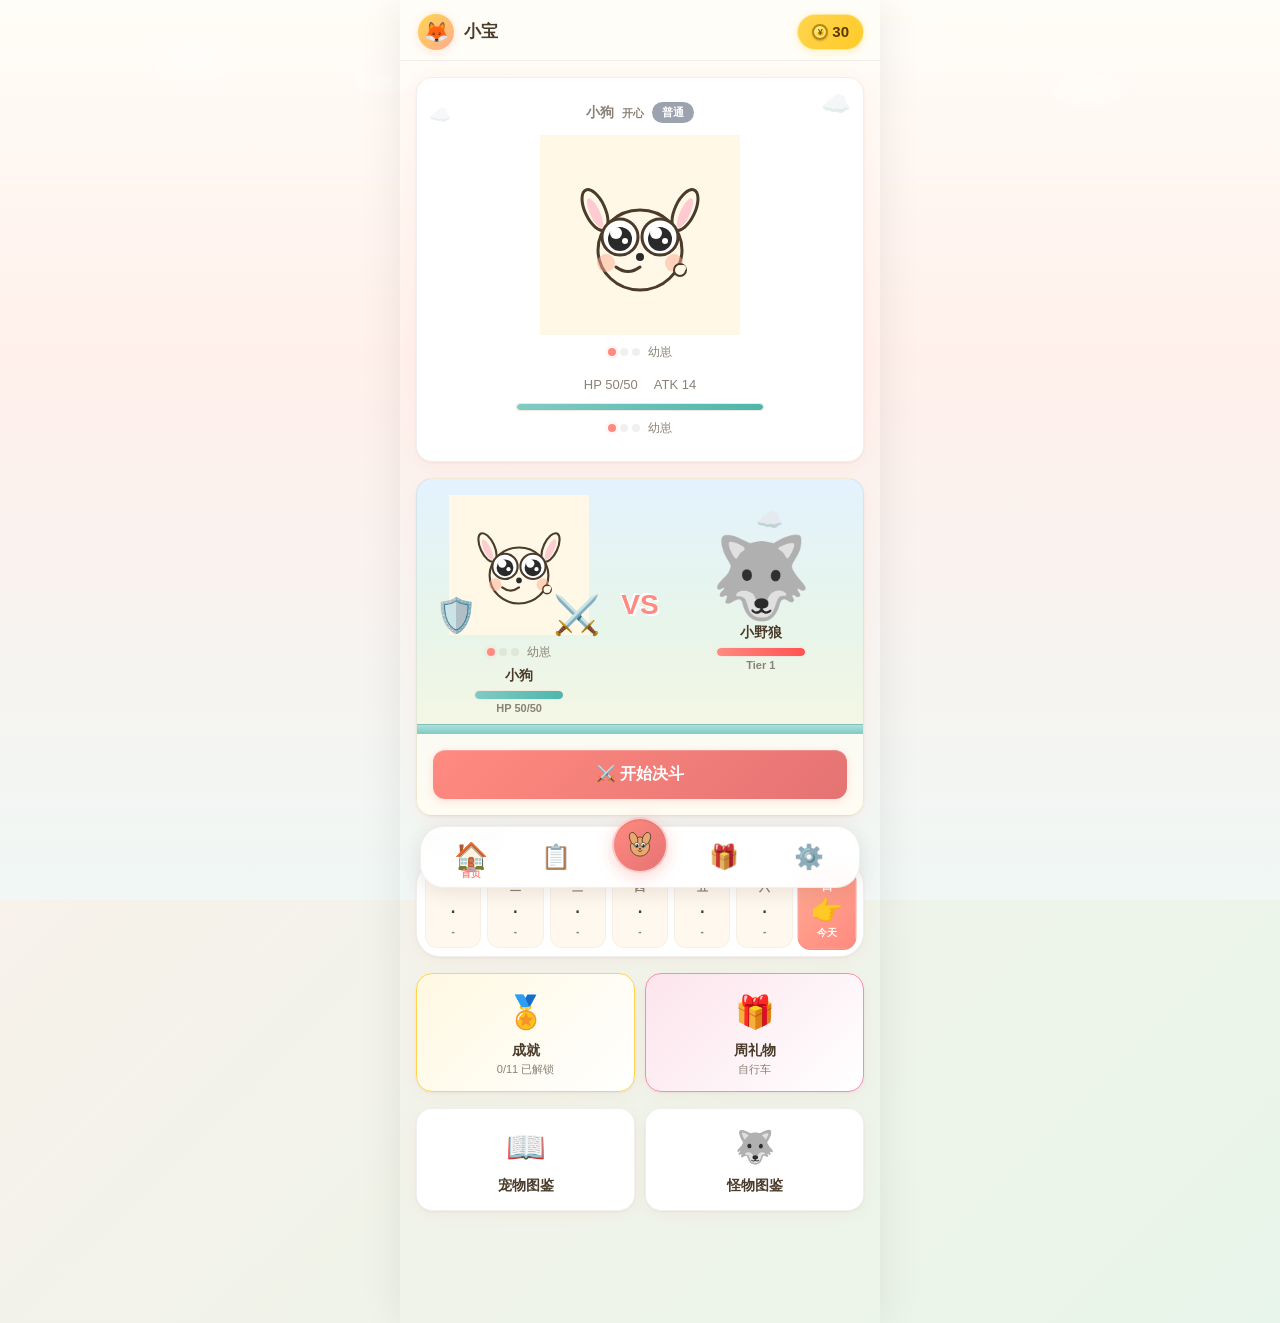
==== index.html @ da589a85 "更新识字打卡字库：两册共176字，每字3个组词，新增循环记忆调度" ====
<!DOCTYPE html>
<html lang="zh-CN">
<head>
  <meta charset="UTF-8">
  <meta name="viewport" content="width=device-width, initial-scale=1.0, viewport-fit=cover, user-scalable=no">
  <meta name="theme-color" content="#FF8A80">
  <meta name="apple-mobile-web-app-capable" content="yes">
  <meta name="apple-mobile-web-app-status-bar-style" content="default">
  <meta name="apple-mobile-web-app-title" content="打卡岛">
  <meta http-equiv="Cache-Control" content="no-cache, no-store, must-revalidate">
  <meta http-equiv="Pragma" content="no-cache">
  <meta http-equiv="Expires" content="0">
  <link rel="manifest" href="manifest.webmanifest">
  <link rel="icon" type="image/svg+xml" href="icons/favicon.svg">
  <link rel="apple-touch-icon" href="icons/icon-192.png">
  <title>打卡宠物岛</title>
  <link rel="stylesheet" href="css/style.css">
</head>
<body>
  <div id="app">
    <!-- 顶部状态栏 -->
    <header class="topbar">
      <div class="topbar-child">
        <span class="topbar-avatar" id="topAvatar">🦊</span>
        <span class="topbar-name" id="topName">小宝</span>
      </div>
      <div class="topbar-wallet" id="topWallet">
        <span class="coin-ico"></span><span id="topPoints">0</span>
      </div>
    </header>

    <!-- 主内容区：5 个 Tab 页面 -->
    <main id="views">
      <!-- 首页（决斗主舞台） -->
      <section class="view" id="view-home" data-tab="home"></section>
      <!-- 打卡 -->
      <section class="view" id="view-checkin" data-tab="checkin" hidden></section>
      <!-- 宠物 -->
      <section class="view" id="view-pets" data-tab="pets" hidden></section>
      <!-- 商店 -->
      <section class="view" id="view-shop" data-tab="shop" hidden></section>
      <!-- 设置 -->
      <section class="view" id="view-settings" data-tab="settings" hidden></section>
    </main>

    <!-- 底部导航 -->
    <nav class="tabbar">
      <button class="tab" data-tab="home" aria-label="首页">
        <span class="tab-icon">🏠</span>
        <span class="tab-label">首页</span>
      </button>
      <button class="tab" data-tab="checkin" aria-label="打卡">
        <span class="tab-icon">📋</span>
        <span class="tab-label">打卡</span>
      </button>
      <button class="tab tab-center" data-tab="pets" aria-label="宠物">
        <span class="tab-center-bg">
          <svg viewBox="0 0 100 100" style="width:32px;height:32px;display:block;">
            <!-- 身体 -->
            <circle cx="50" cy="55" r="30" fill="#E8A86F" stroke="#4A3B2A" stroke-width="2.5"/>
            <!-- 耳朵 -->
            <ellipse cx="30" cy="30" rx="12" ry="20" fill="#E8A86F" stroke="#4A3B2A" stroke-width="2.5" transform="rotate(-20 30 30)"/>
            <ellipse cx="70" cy="30" rx="12" ry="20" fill="#E8A86F" stroke="#4A3B2A" stroke-width="2.5" transform="rotate(20 70 30)"/>
            <!-- 眼睛 -->
            <circle cx="40" cy="50" r="8" fill="white" stroke="#4A3B2A" stroke-width="2"/>
            <circle cx="60" cy="50" r="8" fill="white" stroke="#4A3B2A" stroke-width="2"/>
            <circle cx="40" cy="52" r="5" fill="#2a2a2a"/>
            <circle cx="60" cy="52" r="5" fill="#2a2a2a"/>
            <circle cx="38" cy="50" r="2" fill="white"/>
            <circle cx="58" cy="50" r="2" fill="white"/>
            <!-- 腮红 -->
            <circle cx="32" cy="60" r="4" fill="#FFAB91" opacity="0.6"/>
            <circle cx="68" cy="60" r="4" fill="#FFAB91" opacity="0.6"/>
            <!-- 鼻子 -->
            <circle cx="50" cy="62" r="3" fill="#2a2a2a"/>
            <!-- 嘴巴 -->
            <path d="M44 68 q6 6 12 0" fill="none" stroke="#4A3B2A" stroke-width="2.5" stroke-linecap="round"/>
          </svg>
        </span>
      </button>
      <button class="tab" data-tab="shop" aria-label="商店">
        <span class="tab-icon">🎁</span>
        <span class="tab-label">商店</span>
      </button>
      <button class="tab" data-tab="settings" aria-label="设置">
        <span class="tab-icon">⚙️</span>
        <span class="tab-label">设置</span>
      </button>
    </nav>

    <!-- 全局浮层：战斗动画 / 提示 -->
    <div class="overlay" id="overlay" hidden>
      <div class="overlay-card" id="overlayCard"></div>
    </div>

    <!-- Toast 提示 -->
    <div class="toast" id="toast" hidden></div>
  </div>

  <script>
    // 版本升级时强制清缓存刷新一次
    (function(){
      var VER = 'v31';
      if (localStorage.getItem('__appver') !== VER) {
        localStorage.setItem('__appver', VER);
        var p = [];
        if ('caches' in window) p.push(caches.keys().then(ks => ks.forEach(k => caches.delete(k))));
        if (navigator.serviceWorker) p.push(navigator.serviceWorker.getRegistrations().then(rs => Promise.all(rs.map(r => r.unregister()))));
        Promise.all(p).then(function(){
          // SW 注销后强制重新加载页面（走纯网络，拿最新文件）
          location.reload();
        });
        // 防止后续 app.js 用旧缓存执行
        return;
      }
    })();
    // 如果上面 return 了，这段不执行
  </script>
  <script type="module" src="js/app.js?v=31"></script>
</body>
</html>
---- css/style.css ----
/* style.css — 打卡宠物岛 · 2.5D 轻拟物卡通高级风 */

/* ============================================================
 * 1. 设计令牌 / 变量系统
 * ========================================================== */
:root {
  /* 奶油白为底 */
  --bg: #FFFDF7;
  --bg-soft: #FFF8EE;
  --bg-pink: #FFF0EB;
  --bg-green: #F0F7F5;

  /* 主色：珊瑚粉 */
  --primary: #FF8A80;
  --primary-dark: #E57373;
  --primary-light: #FFAB91;
  --primary-ghost: rgba(255, 138, 128, 0.08);

  /* 辅助：薄荷绿 */
  --success: #80CBC4;
  --success-dark: #4DB6AC;
  --success-light: #B2DFDB;
  --success-ghost: rgba(128, 203, 196, 0.12);

  /* 点缀：焦糖黄 */
  --accent: #FFD54F;
  --accent-dark: #FFCA28;
  --accent-light: #FFE082;
  --accent-ghost: rgba(255, 213, 79, 0.12);

  /* 卡片与层级 */
  --card: #FFFFFF;
  --card-elevated: #FFFFFF;
  --card-shadow: 0 4px 16px rgba(255, 138, 128, 0.08), 0 1px 3px rgba(74, 59, 42, 0.06);
  --card-shadow-hover: 0 8px 24px rgba(255, 138, 128, 0.12), 0 2px 6px rgba(74, 59, 42, 0.08);

  /* 文字 */
  --text: #4A3B2A;
  --text-soft: #8A8276;
  --text-muted: #B0A896;
  --text-inverse: #FFFFFF;

  /* 边框 */
  --border: rgba(74, 59, 42, 0.08);
  --border-light: rgba(74, 59, 42, 0.04);
  --border-focus: rgba(255, 138, 128, 0.3);

  /* 安全区域 */
  --safe-area-bottom: env(safe-area-inset-bottom, 0px);
  --safe-area-top: env(safe-area-inset-top, 0px);

  /* 间距：8px 网格系统 */
  --space-1: 8px;
  --space-2: 16px;
  --space-3: 24px;
  --space-4: 32px;

  /* 圆角 */
  --radius-sm: 8px;
  --radius-md: 12px;
  --radius-lg: 16px;
  --radius-xl: 24px;
  --radius-full: 999px;

  /* 过渡 */
  --transition-fast: 0.15s ease;
  --transition-normal: 0.3s ease;
}

/* ============================================================
 * 2. 全局重置
 * ========================================================== */
* {
  box-sizing: border-box;
  -webkit-tap-highlight-color: transparent;
  margin: 0;
  padding: 0;
}

[hidden] { display: none !important; }

html, body {
  font-family: -apple-system, "PingFang SC", "Microsoft YaHei", "Helvetica Neue", sans-serif;
  font-size: 16px;
  line-height: 1.5;
  color: var(--text);
  overscroll-behavior-y: none;
  -webkit-font-smoothing: antialiased;
}

body {
  min-height: 100vh;
  background: var(--bg);
}

/* 背景渐变装饰 */
body::before {
  content: '';
  position: fixed;
  inset: 0;
  z-index: -1;
  background: linear-gradient(180deg,
    var(--bg) 0%,
    var(--bg-pink) 40%,
    var(--bg-green) 100%
  );
  pointer-events: none;
}

/* 云朵装饰线稿（弱化） */
body::after {
  content: '';
  position: fixed;
  top: 0;
  left: 0;
  right: 0;
  height: 200px;
  z-index: -1;
  background-image:
    radial-gradient(ellipse 80px 40px at 15% 60px, rgba(255,255,255,0.6) 0%, transparent 70%),
    radial-gradient(ellipse 60px 30px at 30% 80px, rgba(255,255,255,0.5) 0%, transparent 70%),
    radial-gradient(ellipse 100px 50px at 70% 50px, rgba(255,255,255,0.4) 0%, transparent 70%),
    radial-gradient(ellipse 70px 35px at 85% 90px, rgba(255,255,255,0.5) 0%, transparent 70%);
  pointer-events: none;
}

#app {
  max-width: 480px;
  margin: 0 auto;
  min-height: 100vh;
  display: flex;
  flex-direction: column;
  position: relative;
}

/* ============================================================
 * 3. 顶部状态栏
 * ========================================================== */
.topbar {
  position: sticky;
  top: 0;
  z-index: 10;
  padding: calc(var(--safe-area-top) + 12px) var(--space-2) var(--space-1);
  background: linear-gradient(180deg, rgba(255,253,247,0.95) 0%, rgba(255,253,247,0.85) 100%);
  backdrop-filter: blur(12px);
  -webkit-backdrop-filter: blur(12px);
  border-bottom: 1px solid var(--border);
  display: flex;
  justify-content: space-between;
  align-items: center;
}

.topbar-child {
  display: flex;
  align-items: center;
  gap: var(--space-1);
}

.topbar-avatar {
  width: 40px;
  height: 40px;
  border-radius: var(--radius-full);
  background: linear-gradient(135deg, var(--accent) 0%, var(--primary-light) 100%);
  display: grid;
  place-items: center;
  font-size: 20px;
  border: 2px solid rgba(255,255,255,0.8);
  box-shadow: 0 2px 8px rgba(255,138,128,0.15);
}

.topbar-name {
  font-weight: 700;
  font-size: 17px;
  color: var(--text);
}

.topbar-wallet {
  display: flex;
  align-items: center;
  gap: 4px;
  background: linear-gradient(135deg, var(--accent) 0%, var(--accent-dark) 100%);
  padding: 6px 14px;
  border-radius: var(--radius-full);
  font-weight: 800;
  font-size: 15px;
  color: #5a3a00;
  box-shadow: 0 2px 8px rgba(255,213,79,0.3);
  border: 1px solid rgba(255,255,255,0.5);
}

/* ============================================================
 * 4. 主内容区
 * ========================================================== */
main#views {
  flex: 1;
  padding: var(--space-2) var(--space-2) calc(var(--safe-area-bottom) + 96px);
  overflow-y: auto;
}

.view {
  animation: viewIn 0.3s ease-out;
}

@keyframes viewIn {
  from { opacity: 0; transform: translateY(8px); }
  to { opacity: 1; transform: translateY(0); }
}

/* ============================================================
 * 5. 通用卡片
 * ========================================================== */
.card {
  background: var(--card);
  border-radius: var(--radius-lg);
  padding: var(--space-2);
  box-shadow: var(--card-shadow);
  border: 1px solid var(--border);
  margin-bottom: var(--space-2);
  transition: box-shadow var(--transition-fast), transform var(--transition-fast);
}

.card:hover {
  box-shadow: var(--card-shadow-hover);
}

.card:active {
  transform: scale(0.98);
}

.section-title {
  font-size: 14px;
  font-weight: 700;
  color: var(--text-soft);
  margin: var(--space-2) var(--space-1) var(--space-1);
  display: flex;
  align-items: center;
  gap: 6px;
}

/* ============================================================
 * 6. 按钮系统
 * ========================================================== */
.btn {
  display: inline-flex;
  align-items: center;
  justify-content: center;
  gap: 6px;
  border: none;
  cursor: pointer;
  padding: 12px 20px;
  border-radius: var(--radius-md);
  font-size: 15px;
  font-weight: 700;
  background: linear-gradient(135deg, var(--primary) 0%, var(--primary-dark) 100%);
  color: var(--text-inverse);
  box-shadow: 0 2px 8px rgba(255, 138, 128, 0.25), 0 1px 0 rgba(255,255,255,0.2) inset;
  transition: transform var(--transition-fast), box-shadow var(--transition-fast);
  font-family: inherit;
}

.btn:active {
  transform: translateY(2px) scale(0.97);
  box-shadow: 0 1px 4px rgba(255, 138, 128, 0.2);
}

.btn:disabled {
  opacity: 0.45;
  box-shadow: none;
  cursor: not-allowed;
}

.btn.secondary {
  background: var(--card);
  color: var(--text);
  border: 1px solid var(--border);
  box-shadow: var(--card-shadow);
}

.btn.secondary:active {
  background: var(--bg-soft);
}

.btn.ghost {
  background: transparent;
  color: var(--primary-dark);
  box-shadow: none;
  border: 1px solid transparent;
}

.btn.block { width: 100%; }
.btn.big { padding: 14px 24px; font-size: 16px; }

/* ============================================================
 * 7. 任务项（打卡页）
 * ========================================================== */
.task {
  display: flex;
  align-items: center;
  gap: var(--space-1);
  padding: var(--space-1);
  background: var(--bg-soft);
  border-radius: var(--radius-md);
  margin-bottom: var(--space-1);
  cursor: pointer;
  transition: transform var(--transition-fast), background var(--transition-fast);
  border: 1px solid var(--border-light);
}

.task:active { transform: scale(0.98); }

.task .t-icon {
  width: 40px;
  height: 40px;
  border-radius: var(--radius-md);
  display: grid;
  place-items: center;
  font-size: 20px;
  background: var(--card);
  border: 1px solid var(--border);
  flex-shrink: 0;
}

.task .t-body { flex: 1; min-width: 0; }
.task .t-title { font-weight: 600; font-size: 15px; }
.task .t-pts { font-size: 12px; color: var(--primary); font-weight: 600; }

.task .t-check {
  width: 28px;
  height: 28px;
  border-radius: var(--radius-full);
  border: 2px solid var(--border);
  display: grid;
  place-items: center;
  font-size: 16px;
  flex-shrink: 0;
  transition: all var(--transition-fast);
}

.task.done { background: var(--success-ghost); opacity: 0.7; }
.task.done .t-check {
  background: linear-gradient(135deg, var(--success) 0%, var(--success-dark) 100%);
  border-color: var(--success);
  color: var(--text-inverse);
}
.task.done .t-title { text-decoration: line-through; color: var(--text-soft); }

/* 时间轴样式 */
.timeline {
  position: relative;
  padding-left: 24px;
}

.timeline::before {
  content: '';
  position: absolute;
  left: 8px;
  top: 0;
  bottom: 0;
  width: 2px;
  background: linear-gradient(180deg, var(--primary-light) 0%, var(--success-light) 100%);
  border-radius: var(--radius-full);
}

.timeline-item {
  position: relative;
  padding-bottom: var(--space-2);
}\n
.timeline-item::before {
  content: '';
  position: absolute;
  left: -20px;
  top: 12px;
  width: 12px;
  height: 12px;
  border-radius: var(--radius-full);
  background: var(--card);
  border: 2px solid var(--primary);
  box-shadow: 0 0 0 3px rgba(255,138,128,0.15);
}

.timeline-item.done::before {
  background: var(--success);
  border-color: var(--success);
}

/* 大卡片（未完成突出） */
.task-card {
  background: var(--card);
  border-radius: var(--radius-lg);
  padding: var(--space-2);
  box-shadow: var(--card-shadow);
  border: 1px solid var(--border);
  margin-bottom: var(--space-2);
  display: flex;
  align-items: center;
  gap: var(--space-1);
  cursor: pointer;
  transition: all var(--transition-fast);
}

.task-card:active { transform: scale(0.97); }

.task-card.done {
  opacity: 0.6;
  transform: scale(0.95);
}

.task-card .tc-icon {
  width: 48px;
  height: 48px;
  border-radius: var(--radius-md);
  display: grid;
  place-items: center;
  font-size: 24px;
  flex-shrink: 0;
}

.task-card .tc-body { flex: 1; }
.task-card .tc-title { font-weight: 700; font-size: 16px; }
.task-card .tc-sub { font-size: 13px; color: var(--text-soft); margin-top: 2px; }

/* 分类主题色 */
.task-card.study .tc-icon { background: linear-gradient(135deg, #FFCDD2, #FFEBEE); color: #E57373; }
.task-card.habit .tc-icon { background: linear-gradient(135deg, #B2DFDB, #E0F2F1); color: #4DB6AC; }
.task-card.sport .tc-icon { background: linear-gradient(135deg, #FFECB3, #FFF8E1); color: #FFCA28; }
.task-card.life .tc-icon { background: linear-gradient(135deg, #E1BEE7, #F3E5F5); color: #AB47BC; }

/* ============================================================
 * 8. 宠物页
 * ========================================================== */
.pet-hero {
  text-align: center;
  padding: var(--space-2);
}

.pet-hero .pet-emoji { font-size: 72px; line-height: 1; }
.pet-hero .pet-name { font-size: 20px; font-weight: 800; margin-top: 4px; }
.pet-hero .pet-species { font-size: 13px; color: var(--text-soft); }

.badge {
  display: inline-block;
  padding: 2px 10px;
  border-radius: var(--radius-full);
  font-size: 11px;
  font-weight: 700;
  color: var(--text-inverse);
}

.stat-row {
  display: flex;
  justify-content: space-between;
  align-items: center;
  padding: 6px 0;
  font-size: 14px;
}
.stat-row .label { color: var(--text-soft); }
.stat-row .value { font-weight: 700; }

.hp-bar {
  height: 14px;
  background: var(--bg-soft);
  border-radius: var(--radius-full);
  overflow: hidden;
  margin: 6px 0;
  border: 1px solid var(--border);
}
.hp-bar .fill {
  height: 100%;
  background: linear-gradient(90deg, var(--success), var(--success-dark));
  transition: width var(--transition-normal);
  border-radius: var(--radius-full);
}
.hp-bar .fill.low { background: linear-gradient(90deg, var(--primary), #FF5252); }

.hp-text { font-size: 12px; color: var(--text-soft); display: flex; justify-content: space-between; }

.pet-mini {
  display: flex;
  align-items: center;
  gap: var(--space-1);
  padding: var(--space-1);
  background: var(--bg-soft);
  border-radius: var(--radius-md);
  margin-bottom: 6px;
  cursor: pointer;
  border: 1px solid var(--border-light);
  transition: all var(--transition-fast);
}

.pet-mini.active {
  border-color: var(--primary);
  background: var(--primary-ghost);
  box-shadow: 0 0 0 3px rgba(255,138,128,0.1);
}

.pet-mini .pm-emoji { font-size: 28px; }
.pet-mini .pm-body { flex: 1; }
.pet-mini .pm-name { font-weight: 700; font-size: 14px; }
.pet-mini .pm-sub { font-size: 11px; color: var(--text-soft); }

.egg-card {
  display: flex;
  align-items: center;
  gap: var(--space-1);
  padding: var(--space-1);
  background: linear-gradient(135deg, #FFF8E1, #FFFDE7);
  border-radius: var(--radius-md);
  margin-bottom: 6px;
  border: 1px solid var(--border);
}

.egg-card .egg-emoji { font-size: 28px; animation: wiggle 2s ease-in-out infinite; }

@keyframes wiggle {
  0%, 100% { transform: rotate(-5deg); }
  50% { transform: rotate(5deg); }
}

/* ============================================================
 * 9. 商店页
 * ========================================================== */
.shop-item {
  display: flex;
  align-items: center;
  gap: var(--space-1);
  padding: var(--space-1);
  background: var(--bg-soft);
  border-radius: var(--radius-md);
  margin-bottom: var(--space-1);
  border: 1px solid var(--border-light);
}

.shop-item .s-icon { font-size: 30px; width: 40px; text-align: center; }
.shop-item .s-body { flex: 1; }
.shop-item .s-name { font-weight: 700; font-size: 14px; }
.shop-item .s-desc { font-size: 12px; color: var(--text-soft); }
.shop-item .s-price { font-weight: 800; color: var(--primary-dark); }
.shop-item .s-actions { display: flex; gap: 6px; flex-direction: column; }

.btn-sm {
  padding: 6px 12px;
  font-size: 12px;
  border-radius: var(--radius-sm);
  border: none;
  cursor: pointer;
  font-weight: 700;
  font-family: inherit;
  transition: all var(--transition-fast);
}

.btn-sm:active { transform: scale(0.95); }

.shop-item .btn-buy {
  background: linear-gradient(135deg, var(--primary) 0%, var(--primary-dark) 100%);
  color: var(--text-inverse);
}

.shop-item .btn-equip {
  background: var(--card);
  color: var(--text);
  border: 1px solid var(--border);
}

.shop-item .btn-feed {
  background: linear-gradient(135deg, var(--success) 0%, var(--success-dark) 100%);
  color: var(--text-inverse);
}

.qty-tag { font-size: 11px; color: var(--text-soft); margin-left: 4px; }

/* ============================================================
 * 10. 战斗页
 * ========================================================== */
.battle-arena {
  display: grid;
  grid-template-columns: 1fr 1fr;
  gap: var(--space-2);
  text-align: center;
  padding: var(--space-2);
  background: linear-gradient(135deg, #FFF8E1, #FFF0EB);
  border-radius: var(--radius-lg);
  margin-bottom: var(--space-2);
  border: 1px solid var(--border);
}

.battle-side .bs-emoji { font-size: 56px; }
.battle-side .bs-name { font-weight: 700; font-size: 14px; }
.battle-side .bs-stat { font-size: 11px; color: var(--text-soft); }

.battle-log {
  max-height: 240px;
  overflow-y: auto;
  background: linear-gradient(135deg, #3E2723, #4E342E);
  color: #F5E9C8;
  border-radius: var(--radius-md);
  padding: var(--space-2);
  font-size: 13px;
  font-family: ui-monospace, monospace;
  line-height: 1.8;
}

.battle-log .line { animation: slideIn 0.2s ease; }
.battle-log .line.pet { color: #FFE082; }
.battle-log .line.monster { color: #FFAB91; }
.battle-log .line.system { color: #80CBC4; font-weight: 700; }

@keyframes slideIn {
  from { opacity: 0; transform: translateX(-6px); }
  to { opacity: 1; transform: translateX(0); }
}

/* ============================================================
 * 11. 设置页
 * ========================================================== */
.form-group { margin-bottom: 14px; }
.form-group label {
  display: block;
  font-size: 13px;
  color: var(--text-soft);
  margin-bottom: 4px;
  font-weight: 600;
}

.form-control {
  width: 100%;
  padding: 10px 12px;
  border: 1px solid var(--border);
  border-radius: var(--radius-md);
  font-size: 15px;
  background: var(--bg-soft);
  color: var(--text);
  font-family: inherit;
  transition: border-color var(--transition-fast);
}

.form-control:focus {
  outline: none;
  border-color: var(--primary);
  box-shadow: 0 0 0 3px var(--primary-ghost);
}

textarea.form-control { min-height: 60px; resize: vertical; }

.hint { font-size: 12px; color: var(--text-soft); margin-top: 4px; }
.hint.warn { color: var(--primary); }

.sync-status { font-size: 12px; color: var(--text-soft); margin: 8px 0; }
.sync-status.dirty { color: var(--accent); font-weight: 600; }

/* ============================================================
 * 12. 底部导航（悬浮胶囊）
 * ========================================================== */
.tabbar {
  position: fixed;
  bottom: 12px;
  left: 50%;
  transform: translateX(-50%);
  width: calc(100% - 32px);
  max-width: 440px;
  display: flex;
  align-items: center;
  justify-content: space-around;
  background: rgba(255, 255, 255, 0.95);
  backdrop-filter: blur(12px);
  -webkit-backdrop-filter: blur(12px);
  padding: 6px 8px calc(var(--safe-area-bottom) + 6px);
  border-radius: var(--radius-xl);
  box-shadow: 0 4px 20px rgba(74, 59, 42, 0.12), 0 1px 0 rgba(255,255,255,0.8) inset;
  border: 1px solid var(--border);
  z-index: 20;
}

.tabbar .tab {
  flex: 1;
  background: none;
  border: none;
  cursor: pointer;
  display: flex;
  flex-direction: column;
  align-items: center;
  justify-content: center;
  padding: 8px 0;
  color: var(--text-soft);
  font-family: inherit;
  border-radius: var(--radius-md);
  transition: all var(--transition-fast);
  position: relative;
  min-height: 44px;
}

.tabbar .tab .tab-icon {
  font-size: 24px;
  line-height: 1;
  transition: all var(--transition-fast);
  filter: grayscale(0.3);
}

.tabbar .tab .tab-label {
  font-size: 10px;
  font-weight: 700;
  margin-top: 2px;
  opacity: 0;
  transform: translateY(-4px);
  transition: all var(--transition-fast);
  position: absolute;
  bottom: -2px;
}

.tabbar .tab.active {
  color: var(--primary);
}

.tabbar .tab.active .tab-icon {
  transform: scale(1.15);
  filter: none;
}

.tabbar .tab.active .tab-label {
  opacity: 1;
  transform: translateY(0);
}

/* 中间宠物入口凸起 */
.tabbar .tab-center {
  position: relative;
  margin-top: -24px;
}

.tabbar .tab-center .tab-center-bg {
  width: 56px;
  height: 56px;
  border-radius: var(--radius-full);
  background: linear-gradient(135deg, var(--primary) 0%, var(--primary-dark) 100%);
  display: grid;
  place-items: center;
  font-size: 28px;
  box-shadow: 0 4px 16px rgba(255, 138, 128, 0.35), 0 2px 0 rgba(0,0,0,0.05) inset;
  border: 2px solid rgba(255,255,255,0.6);
  transition: all var(--transition-fast);
}

.tabbar .tab-center.active .tab-center-bg {
  transform: scale(1.08);
  box-shadow: 0 6px 20px rgba(255, 138, 128, 0.45);
}

.tabbar .tab-center:active .tab-center-bg {
  transform: scale(0.95);
}

/* ============================================================
 * 13. 浮层
 * ========================================================== */
.overlay {
  position: fixed;
  inset: 0;
  background: rgba(0,0,0,0.5);
  z-index: 50;
  display: grid;
  place-items: center;
  padding: var(--space-2);
  animation: fadeIn 0.2s ease;
}

.overlay-card {
  background: var(--card);
  border-radius: var(--radius-xl);
  padding: var(--space-3);
  max-width: 360px;
  width: 100%;
  text-align: center;
  box-shadow: 0 16px 48px rgba(0,0,0,0.15);
  max-height: 80vh;
  overflow-y: auto;
  border: 1px solid var(--border);
}

.overlay-card h2 { margin: 0 0 12px; font-size: 20px; }

.overlay-x {
  position: absolute;
  top: 10px;
  right: 10px;
  width: 34px;
  height: 34px;
  border-radius: var(--radius-full);
  border: none;
  background: rgba(0,0,0,0.1);
  color: var(--text);
  font-size: 18px;
  cursor: pointer;
  z-index: 5;
  font-family: inherit;
  display: grid;
  place-items: center;
  line-height: 1;
  transition: background var(--transition-fast);
}

.overlay-x:hover { background: rgba(0,0,0,0.2); }
.overlay-x:active { background: rgba(0,0,0,0.3); }

/* ============================================================
 * 14. 金币图标
 * ========================================================== */
.coin-ico {
  display: inline-block;
  width: 1em;
  height: 1em;
  min-width: 16px;
  min-height: 16px;
  border-radius: var(--radius-full);
  background: radial-gradient(circle at 35% 30%, #FFF6C2, #F8D800 45%, #D4A000 100%);
  border: 2px solid #B8860B;
  box-shadow: inset 0 0 0 2px #FDE68A, 0 1px 2px rgba(0,0,0,0.2);
  vertical-align: -0.18em;
  position: relative;
}

.coin-ico::after {
  content: '¥';
  position: absolute;
  inset: 0;
  display: grid;
  place-items: center;
  font-size: 0.6em;
  font-weight: 900;
  color: #92400E;
  line-height: 1;
}

.coin-ico.sm { width: 14px; height: 14px; min-width: 14px; vertical-align: -0.15em; }

/* ============================================================
 * 15. 打卡成功弹窗
 * ========================================================== */
.success-box-overlay {
  position: fixed;
  inset: 0;
  z-index: 200;
  pointer-events: none;
  display: grid;
  place-items: center;
}

.success-box {
  background: var(--card);
  border-radius: var(--radius-xl);
  padding: 28px 40px;
  text-align: center;
  box-shadow: 0 16px 48px rgba(0,0,0,0.2);
  border: 1px solid var(--border);
  animation: success-pop 0.5s cubic-bezier(0.34, 1.56, 0.64, 1);
  position: relative;
  overflow: hidden;
}

.success-box::before {
  content: '';
  position: absolute;
  top: 0;
  left: 0;
  right: 0;
  height: 4px;
  background: linear-gradient(90deg, var(--primary), var(--accent), var(--success));
}

@keyframes success-pop {
  0% { transform: scale(0.5); opacity: 0; }
  100% { transform: scale(1); opacity: 1; }
}

.success-trophy { font-size: 64px; line-height: 1; }
.success-title { font-size: 22px; font-weight: 900; color: var(--text); margin-top: 8px; }
.success-sub { font-size: 16px; font-weight: 700; color: var(--primary); margin-top: 4px; }

/* ============================================================
 * 16. 首页决斗主舞台
 * ========================================================== */
.arena-card {
  position: relative;
  border-radius: var(--radius-lg);
  overflow: hidden;
  margin-bottom: var(--space-2);
  background: linear-gradient(180deg, #E3F2FD 0%, #E8F5E9 46%, #FFF8E1 100%);
  border: 1px solid var(--border);
  box-shadow: var(--card-shadow);
}

.arena-bg { position: absolute; inset: 0; pointer-events: none; }

.arena-stage {
  position: relative;
  display: grid;
  grid-template-columns: 1fr auto 1fr;
  align-items: center;
  gap: var(--space-1);
  padding: var(--space-2) var(--space-1) 8px;
}

.arena-pet { display: flex; flex-direction: column; align-items: center; }
.arena-pet .pet-img { width: 110px; height: 110px; }
.arena-pet .pet-img-wrap { display: inline-block; }
.arena-monster { display: flex; flex-direction: column; align-items: center; }
.arena-monster-img { width: 100px; height: 100px; object-fit: contain; }
.arena-name { font-weight: 800; font-size: 14px; margin-top: 4px; color: var(--text); }
.arena-hp {
  width: 90px;
  height: 10px;
  background: var(--bg-soft);
  border-radius: var(--radius-full);
  margin: 4px auto 0;
  border: 1px solid var(--border);
  overflow: hidden;
}
.arena-hp .fill { height: 100%; background: linear-gradient(90deg, var(--success), var(--success-dark)); transition: width 0.3s; border-radius: var(--radius-full); }
.arena-hp .fill.monster { background: linear-gradient(90deg, var(--primary), #FF5252); }
.arena-hp-text { font-size: 11px; color: var(--text-soft); font-weight: 700; }
.arena-vs { font-size: 28px; font-weight: 900; color: var(--primary); text-shadow: 2px 2px 0 #fff, -2px -2px 0 #fff; animation: vsBounce 1s ease-in-out infinite; }

@keyframes vsBounce {
  0%, 100% { transform: scale(1); }
  50% { transform: scale(1.15); }
}

.arena-ground { height: 10px; background: linear-gradient(180deg, var(--success-light), var(--success)); border-top: 1px solid var(--border); }
.empty-emoji { font-size: 72px; }
.arena-btn-wrap { padding: var(--space-2); background: rgba(255,255,255,0.6); }

/* 装饰 */
.arena-deco {
  position: absolute;
  inset: 0;
  pointer-events: none;
  overflow: hidden;
}
.arena-deco .cloud { position: absolute; font-size: 28px; animation: cloud-float 8s ease-in-out infinite; opacity: 0.9; }
.arena-deco .cloud.c2 { animation-duration: 11s; animation-delay: -3s; font-size: 22px; }
.arena-deco .flower { position: absolute; bottom: 4px; font-size: 20px; }
.arena-deco .coin-spin { position: absolute; font-size: 18px; animation: coin-spin 3s linear infinite; opacity: 0.8; }

@keyframes cloud-float {
  0%, 100% { transform: translateX(0); }
  50% { transform: translateX(20px); }
}

@keyframes coin-spin {
  0% { transform: rotateY(0); }
  100% { transform: rotateY(360deg); }
}

/* ============================================================
 * 17. 本周战果
 * ========================================================== */
.week-strip {
  display: flex;
  gap: 6px;
  margin-bottom: var(--space-2);
  padding: var(--space-1);
  background: var(--card);
  border-radius: var(--radius-xl);
  border: 1px solid var(--border);
  box-shadow: var(--card-shadow);
}

.week-day {
  flex: 1;
  text-align: center;
  padding: 8px 2px;
  border-radius: var(--radius-md);
  background: var(--bg-soft);
  border: 1px solid var(--border-light);
  transition: transform var(--transition-fast);
}

.week-day.today { background: linear-gradient(135deg, var(--primary-light), var(--primary)); border-color: var(--primary); transform: scale(1.05); }
.week-day.win { background: linear-gradient(135deg, var(--success-light), var(--success)); border-color: var(--success); }
.week-day.lose { background: linear-gradient(135deg, #FFCDD2, #FFEBEE); border-color: #EF9A9A; }
.week-day.checked { background: linear-gradient(135deg, #BBDEFB, #E3F2FD); border-color: #90CAF9; }

.week-day .wd-name { font-size: 11px; color: var(--text-soft); font-weight: 800; }
.week-day.today .wd-name { color: var(--text-inverse); }
.week-day .wd-icon { font-size: 24px; margin: 2px 0; line-height: 1; }
.week-day .wd-sub { font-size: 10px; color: var(--text-soft); font-weight: 700; }
.week-day.today .wd-sub { color: var(--text-inverse); }

/* ============================================================
 * 18. 首页小入口
 * ========================================================== */
.home-row { display: grid; grid-template-columns: 1fr 1fr; gap: 10px; margin-bottom: var(--space-2); }

.home-mini {
  background: var(--card);
  border: 1px solid var(--border);
  border-radius: var(--radius-lg);
  padding: 14px 10px;
  text-align: center;
  cursor: pointer;
  box-shadow: var(--card-shadow);
  transition: all var(--transition-fast);
}

.home-mini:active { transform: scale(0.96); }
.home-mini .hm-emoji { font-size: 32px; }
.home-mini .hm-name { font-weight: 800; font-size: 14px; margin-top: 4px; }
.home-mini .hm-sub { font-size: 11px; color: var(--text-soft); }
.home-mini.ach { background: linear-gradient(135deg, #FFF8E1, #FFF); border-color: var(--accent); }
.home-mini.gift { background: linear-gradient(135deg, #FCE4EC, #FFF); border-color: #F48FB1; }

.overlay-card .big-emoji { font-size: 64px; margin: 8px 0; }
.overlay-card .desc { font-size: 14px; color: var(--text-soft); margin-bottom: var(--space-2); }

/* ============================================================
 * 19. Toast
 * ========================================================== */
.toast {
  position: fixed;
  bottom: 96px;
  left: 50%;
  transform: translateX(-50%);
  background: rgba(45, 36, 24, 0.92);
  color: #fff;
  padding: 10px 20px;
  border-radius: var(--radius-full);
  font-size: 14px;
  z-index: 100;
  animation: toastIn 0.3s, toastOut 0.3s 1.7s forwards;
  white-space: nowrap;
}

@keyframes toastIn {
  from { opacity: 0; transform: translate(-50%, 10px); }
  to { opacity: 1; transform: translate(-50%, 0); }
}

@keyframes toastOut {
  to { opacity: 0; transform: translate(-50%, -10px); }
}

/* ============================================================
 * 20. 工具类
 * ========================================================== */
.row { display: flex; gap: var(--space-1); }
.row > * { flex: 1; }
.muted { color: var(--text-soft); }
.empty { text-align: center; padding: 40px 20px; color: var(--text-soft); font-size: 14px; }
.empty .emoji { font-size: 48px; display: block; margin-bottom: 8px; }

/* ============================================================
 * 21. 答题打卡浮层
 * ========================================================== */
.quiz-head {
  display: flex;
  justify-content: space-between;
  align-items: center;
  margin-bottom: var(--space-2);
}

.quiz-head .quiz-back {
  width: 32px;
  height: 32px;
  line-height: 28px;
  text-align: center;
  border-radius: var(--radius-full);
  background: var(--bg-soft);
  cursor: pointer;
  font-size: 22px;
  color: var(--text-soft);
  border: 1px solid var(--border);
}

.quiz-head .quiz-title { font-weight: 700; font-size: 16px; }
.quiz-head .quiz-count { font-size: 14px; color: var(--text-soft); font-weight: 700; }

.quiz-stage { text-align: center; padding: 12px 0 var(--space-3); }
.quiz-stage .big-char {
  font-size: 120px;
  font-weight: 800;
  color: var(--text);
  line-height: 1.2;
  margin: 8px 0 var(--space-2);
  text-shadow: 0 2px 0 #fff, 0 4px 8px rgba(255,138,128,0.2);
}

.quiz-stage .quiz-tip { font-size: 13px; color: var(--text-soft); margin-top: var(--space-1); }

.word-groups {
  font-size: 18px;
  color: var(--text-soft);
  letter-spacing: 2px;
  margin: 8px 0;
  text-align: center;
}

.quiz-img {
  width: 140px;
  height: 140px;
  margin: 8px auto var(--space-2);
  background: var(--bg-soft);
  border-radius: var(--radius-lg);
  display: grid;
  place-items: center;
  border: 1px solid var(--border);
}

.quiz-img svg { width: 110px; height: 110px; }

.quiz-choices {
  display: grid;
  grid-template-columns: 1fr 1fr;
  gap: var(--space-1);
  margin: var(--space-1) 0;
}

.quiz-choices button {
  background: var(--card);
  border: 1px solid var(--border);
  border-radius: var(--radius-md);
  padding: 8px;
  cursor: pointer;
  font-family: inherit;
  display: grid;
  place-items: center;
  gap: 4px;
  transition: all var(--transition-fast);
}

.quiz-choices button .ch-svg { width: 64px; height: 64px; }
.quiz-choices button .ch-word { font-size: 12px; font-weight: 700; color: var(--text-soft); }
.quiz-choices button:active { transform: scale(0.96); }
.quiz-choices button.correct { border-color: var(--success); background: var(--success-ghost); }
.quiz-choices button.wrong { border-color: var(--primary); background: rgba(255,138,128,0.08); }

.quiz-grades { display: flex; gap: var(--space-1); margin: var(--space-2) 0; }
.grade-btn {
  flex: 1;
  padding: var(--space-2) 8px;
  border: none;
  border-radius: var(--radius-md);
  font-size: 16px;
  font-weight: 700;
  cursor: pointer;
  font-family: inherit;
  transition: transform var(--transition-fast);
}

.grade-btn:active { transform: scale(0.97); }
.grade-btn.good { background: var(--success-ghost); color: #047857; }
.grade-btn.ok { background: var(--accent-ghost); color: #92400E; }
.grade-btn.again { background: rgba(255,138,128,0.08); color: #B91C1C; }

.quiz-progress {
  height: 6px;
  background: var(--border);
  border-radius: 3px;
  margin-top: var(--space-2);
  overflow: hidden;
}

.quiz-progress .qp-fill { height: 100%; background: linear-gradient(90deg, var(--primary), var(--primary-dark)); transition: width 0.3s; }

.math-problem { font-size: 48px; font-weight: 800; color: var(--text); margin: var(--space-2) 0; }
.math-answer {
  font-size: 60px;
  font-weight: 800;
  color: var(--primary-dark);
  border-bottom: 3px dashed var(--primary);
  min-width: 60px;
  display: inline-block;
}

.math-keypad { display: grid; grid-template-columns: repeat(5, 1fr); gap: 6px; margin-top: var(--space-1); }
.math-keypad button {
  padding: 12px 0;
  font-size: 20px;
  font-weight: 700;
  border: none;
  border-radius: var(--radius-md);
  background: var(--bg-soft);
  cursor: pointer;
  font-family: inherit;
  transition: all var(--transition-fast);
}

.math-keypad button:active { background: var(--primary); color: #fff; }

.quiz-feedback { font-size: 16px; font-weight: 700; text-align: center; margin: 10px 0; min-height: 24px; }
.quiz-feedback.right { color: var(--success); }
.quiz-feedback.wrong { color: var(--primary); }

/* ============================================================
 * 22. 开口战斗界面
 * ========================================================== */
.battle-stage {
  background: linear-gradient(180deg, #1E293B, #334155);
  border-radius: var(--radius-lg);
  padding: var(--space-2);
  margin-bottom: var(--space-2);
  color: #F1F5F9;
}

.battle-stage .bs-vs {
  display: grid;
  grid-template-columns: 1fr auto 1fr;
  align-items: center;
  gap: var(--space-1);
  text-align: center;
}

.battle-stage .bs-side .bs-emoji { font-size: 48px; }
.battle-stage .bs-side .bs-name { font-size: 12px; }
.battle-stage .bs-hpbar { height: 10px; background: #475569; border-radius: 5px; margin: 4px 0; overflow: hidden; }
.battle-stage .bs-hpbar .fill { height: 100%; background: #EF4444; transition: width 0.4s; }
.battle-stage .bs-side.pet .bs-hpbar .fill { background: #22C55E; }
.battle-stage .bs-vs-label { font-size: 20px; font-weight: 800; color: var(--accent); }
.battle-stage .bs-word { text-align: center; font-size: 28px; font-weight: 800; color: #FDE68A; margin: 10px 0; }

.speak-actions { display: flex; gap: var(--space-1); flex-direction: column; }
.speak-actions .btn { margin: 0; }

.recog-status { text-align: center; font-size: 13px; color: var(--text-soft); margin: 8px 0; min-height: 18px; }
.recog-status.match { color: var(--success); font-weight: 700; }
.recog-status.miss { color: var(--primary); font-weight: 700; }

/* ============================================================
 * 23. 宠物图渲染（染色 + 配饰叠加）
 * ========================================================== */
.pet-img-wrap { position: relative; display: inline-block; }
.pet-emoji { display: grid; place-items: center; line-height: 1; width: 140px; height: 140px; }
.pet-emoji.lg { width: 200px; height: 200px; font-size: 120px; }
.pet-emoji.md { width: 140px; height: 140px; font-size: 90px; }
.pet-emoji.sm { width: 56px; height: 56px; font-size: 40px; }

.pet-svg { display: none; }
.pet-svg { display: block; width: 140px; height: 140px; background: transparent; }
.pet-svg.lg { width: 200px; height: 200px; }
.pet-svg.md { width: 140px; height: 140px; }
.pet-svg.sm { width: 56px; height: 56px; }
.pet-svg svg { width: 100%; height: 100%; display: block; }
.pet-img { display: none; }

.acc-layer { position: absolute; pointer-events: none; }
.acc-layer.slot-hat { top: -4%; left: 50%; transform: translateX(-50%); width: 50%; height: 26%; }
.acc-layer.slot-eyes { top: 36%; left: 50%; transform: translateX(-50%); width: 50%; height: 16%; }
.acc-layer.slot-ear { top: 8%; right: 4%; width: 26%; height: 22%; }
.acc-layer.slot-neck { bottom: 6%; left: 50%; transform: translateX(-50%); width: 56%; height: 18%; }
.acc-layer img { width: 100%; height: 100%; object-fit: contain; }

/* ============================================================
 * 24. 攻击动画（动物习性）
 * ========================================================== */
@keyframes motion-lunge {
  0%, 100% { transform: translateX(0) scale(1); }
  40% { transform: translateX(40%) scale(1.1); }
  70% { transform: translateX(0) scale(1.05); }
}

@keyframes motion-swipe {
  0%, 100% { transform: rotate(0); }
  40% { transform: rotate(-25deg) translateY(-8%); }
  70% { transform: rotate(15deg); }
}

@keyframes motion-kick {
  0%, 100% { transform: translateY(0); }
  40% { transform: translateY(-30%) rotate(8deg); }
  70% { transform: translateY(5%) rotate(-4deg); }
}

@keyframes motion-peck {
  0%, 100% { transform: translate(0, 0); }
  40% { transform: translate(15%, -10%) scale(1.08); }
  70% { transform: translate(0, 5%); }
}

.attack-lunge { animation: motion-lunge 0.5s ease; }
.attack-swipe { animation: motion-swipe 0.5s ease; }
.attack-kick { animation: motion-kick 0.5s ease; }
.attack-peck { animation: motion-peck 0.5s ease; }

/* ============================================================
 * 25. 宠物互动动画
 * ========================================================== */
@keyframes pet-wag {
  0%, 100% { transform: rotate(0deg); }
  25% { transform: rotate(8deg); }
  75% { transform: rotate(-8deg); }
}

@keyframes pet-spin {
  0% { transform: rotate(0deg) scale(1); }
  50% { transform: rotate(180deg) scale(1.1); }
  100% { transform: rotate(360deg) scale(1); }
}

@keyframes heart-float {
  0% { opacity: 0; transform: translateY(0) scale(0.5); }
  20% { opacity: 1; transform: translateY(-20px) scale(1); }
  100% { opacity: 0; transform: translateY(-60px) scale(0.8); }
}

@keyframes star-fall {
  0% { opacity: 1; transform: translateY(-10px) rotate(0deg) scale(1); }
  100% { opacity: 0; transform: translateY(60px) rotate(180deg) scale(0.5); }
}

@keyframes pet-jump {
  0%, 100% { transform: translateY(0); }
  40% { transform: translateY(-30px) scale(1.05); }
  70% { transform: translateY(0) scale(0.98); }
}

.pet-interact-wag { animation: pet-wag 0.6s ease-in-out 3; }
.pet-interact-spin { animation: pet-spin 1s ease-out; }
.pet-interact-jump { animation: pet-jump 0.8s ease-out; }

.heart-particle {
  position: absolute;
  font-size: 24px;
  pointer-events: none;
  animation: heart-float 1.5s ease-out forwards;
  z-index: 10;
}

.star-particle {
  position: absolute;
  font-size: 20px;
  pointer-events: none;
  animation: star-fall 1.5s ease-out forwards;
  z-index: 10;
}

/* ============================================================
 * 26. 图鉴页
 * ========================================================== */
.dex-grid { display: grid; grid-template-columns: repeat(3, 1fr); gap: var(--space-1); }
.dex-cell {
  background: var(--bg-soft);
  border: 1px solid var(--border);
  border-radius: var(--radius-md);
  padding: 8px;
  text-align: center;
  aspect-ratio: 1;
  display: flex;
  flex-direction: column;
  align-items: center;
  justify-content: center;
  gap: 2px;
  transition: all var(--transition-fast);
}

.dex-cell.locked { filter: grayscale(1); opacity: 0.4; }
.dex-cell .dex-img { width: 56px; height: 56px; object-fit: contain; }
.dex-cell .dex-name { font-size: 11px; font-weight: 700; color: var(--text); }
.dex-cell .dex-emoji { font-size: 32px; }

/* ============================================================
 * 27. 成就页
 * ========================================================== */
.ach-item {
  display: flex;
  align-items: center;
  gap: var(--space-1);
  padding: var(--space-1);
  background: var(--bg-soft);
  border-radius: var(--radius-md);
  margin-bottom: 6px;
  border: 1px solid var(--border-light);
  transition: all var(--transition-fast);
}

.ach-item.unlocked { background: linear-gradient(90deg, #FFF8E1, #FFF); border-color: var(--accent-ghost); }
.ach-item.locked { opacity: 0.6; filter: grayscale(0.5); }
.ach-item .ach-icon { font-size: 28px; }
.ach-item .ach-body { flex: 1; }
.ach-item .ach-name { font-weight: 700; font-size: 14px; }
.ach-item .ach-desc { font-size: 12px; color: var(--text-soft); }
.ach-item .ach-status { font-size: 11px; font-weight: 700; color: var(--accent-dark); }

/* ============================================================
 * 28. 周日礼物
 * ========================================================== */
.gift-hero {
  text-align: center;
  padding: var(--space-2);
  background: linear-gradient(180deg, #FFF8E1, #FFE9A8);
  border-radius: var(--radius-lg);
  border: 1px solid var(--accent-ghost);
  margin-bottom: var(--space-2);
}

.gift-svg { width: 160px; height: 160px; margin: 8px auto; }
.gift-svg svg { width: 100%; height: 100%; }
.gift-hero .gift-img { display: none; }
.gift-hero .gift-tier { font-size: 12px; color: var(--text-soft); }

.gift-tier-bar { display: flex; gap: 2px; margin: 8px 0; }
.gift-tier-bar .seg { flex: 1; height: 8px; background: var(--border); border-radius: 3px; }
.gift-tier-bar .seg.on { background: var(--accent); }

.gift-list .gift-row { display: flex; align-items: center; gap: var(--space-1); padding: 6px 0; border-bottom: 1px solid var(--border); font-size: 13px; }
.gift-list .gift-row .g-emoji { font-size: 20px; }

/* ============================================================
 * 29. 古诗卡片
 * ========================================================== */
.poem-card {
  background: linear-gradient(135deg, #FFF8E1, #FFF7E8);
  border: 1px solid var(--accent-ghost);
  border-radius: var(--radius-lg);
  padding: var(--space-3) var(--space-2);
  text-align: center;
  margin: 8px 0;
}

.poem-title { font-size: 22px; font-weight: 900; color: #92400E; }
.poem-author { font-size: 12px; color: var(--text-soft); margin: 4px 0 8px; }
.poem-text { font-size: 17px; line-height: 1.8; color: #4A3B2A; font-weight: 600; }
.poem-text div { margin: 2px 0; }

/* ============================================================
 * 30. 大脑开发
 * ========================================================== */
.brain-stage { text-align: center; padding: 8px 0 12px; }
.brain-type { font-size: 12px; color: var(--accent-dark); font-weight: 800; background: #FFF8E1; display: inline-block; padding: 2px 10px; border-radius: var(--radius-full); }
.brain-q { font-size: 18px; font-weight: 800; margin: 10px 0; color: var(--text); }
.brain-count { font-size: 28px; margin: 8px 0; letter-spacing: 4px; }
.brain-choice { display: grid; place-items: center; }
.brain-emoji { font-size: 40px; }
.brain-num { font-size: 32px; font-weight: 800; }
.brain-text { font-size: 18px; font-weight: 800; }
.brain-choice.correct { border-color: var(--success); background: var(--success-ghost); }
.brain-choice.wrong { border-color: var(--primary); background: rgba(255,138,128,0.08); }

/* ============================================================
 * 31. 捏脸面板
 * ========================================================== */
.custom-panel { display: flex; flex-direction: column; gap: var(--space-2); }
.color-swatches { display: flex; gap: var(--space-1); flex-wrap: wrap; }

.color-swatch {
  width: 36px;
  height: 36px;
  border-radius: var(--radius-full);
  cursor: pointer;
  border: 3px solid var(--border);
  font-size: 11px;
  font-weight: 700;
  display: grid;
  place-items: center;
  background: var(--card);
  transition: all var(--transition-fast);
}

.color-swatch.active { border-color: var(--primary); box-shadow: 0 0 0 2px var(--primary-ghost); }

.acc-grid { display: grid; grid-template-columns: repeat(3, 1fr); gap: 6px; }
.acc-grid button {
  background: var(--bg-soft);
  border: 1px solid var(--border);
  border-radius: var(--radius-sm);
  padding: 6px;
  cursor: pointer;
  font-family: inherit;
  font-size: 11px;
  transition: all var(--transition-fast);
}

.acc-grid button.equipped { border-color: var(--success); background: var(--success-ghost); }

/* ============================================================
 * 32. 宠物装备
 * ========================================================== */
.pet-armed { position: relative; }
.weapon-layer { position: absolute; pointer-events: none; z-index: 4; }
.weapon-layer span { display: block; }

.weapon-layer.sword {
  bottom: 10%;
  right: -8%;
  font-size: 38px;
  transform-origin: bottom right;
  animation: sword-idle 3s ease-in-out infinite;
}

.weapon-layer.shield {
  bottom: 12%;
  left: -10%;
  font-size: 34px;
  transform-origin: bottom left;
  animation: shield-idle 3s ease-in-out infinite;
}

@keyframes sword-idle { 0%, 100% { transform: rotate(-10deg); } 50% { transform: rotate(-25deg); } }
@keyframes shield-idle { 0%, 100% { transform: rotate(10deg); } 50% { transform: rotate(0deg); } }

.pet-armed.attack-lunge .weapon-layer.sword,
.attack-lunge .weapon-layer.sword { animation: sword-swing 0.5s ease; }

.pet-armed.attack-lunge .weapon-layer.shield,
.attack-lunge .weapon-layer.sword { animation-play-state: running; }

@keyframes sword-swing {
  0% { transform: rotate(-10deg); }
  40% { transform: rotate(-80deg) translateY(-8%); }
  70% { transform: rotate(20deg); }
  100% { transform: rotate(-10deg); }
}

.pet-armed .weapon-layer.sm { font-size: 22px; }

/* ============================================================
 * 33. 学习统计条
 * ========================================================== */
.stats-bar {
  display: flex;
  gap: 6px;
  margin: 8px 0 var(--space-2);
  background: linear-gradient(135deg, #FFF8E1, #FFF);
  padding: 8px var(--space-1);
  border-radius: var(--radius-md);
  border: 1px solid var(--border);
}

.stats-bar span {
  flex: 1;
  text-align: center;
  font-size: 13px;
  font-weight: 800;
  padding: 4px;
  border-radius: var(--radius-sm);
}

.stat-good { background: var(--success-ghost); color: #047857; }
.stat-ok { background: var(--accent-ghost); color: #92400E; }
.stat-again { background: rgba(255,138,128,0.08); color: #B91C1C; }

.monster-img.lg { width: 140px; height: 140px; }

/* ============================================================
 * 34. 主界面入口卡片网格
 * ========================================================== */
.home-progress {
  margin-bottom: var(--space-2);
  background: linear-gradient(135deg, #FFF8E1 0%, #FFE0B2 100%);
  border: 1px solid var(--accent-ghost);
  position: relative;
  overflow: hidden;
}

.home-grid { display: grid; grid-template-columns: 1fr 1fr; gap: 10px; margin-bottom: var(--space-2); }

.home-tile {
  position: relative;
  background: var(--card);
  border: 1px solid var(--border);
  border-radius: var(--radius-lg);
  padding: var(--space-2) var(--space-1);
  cursor: pointer;
  text-align: center;
  box-shadow: var(--card-shadow);
  transition: all var(--transition-fast);
}

.home-tile:active { transform: scale(0.96); }
.home-tile.done { border-color: var(--success); background: linear-gradient(135deg, var(--success-ghost), #FFF); }

.home-tile .tile-icon { font-size: 40px; line-height: 1; }
.home-tile .tile-name { font-weight: 800; font-size: 16px; margin-top: 6px; color: var(--text); }
.home-tile .tile-sub { font-size: 12px; color: var(--text-soft); margin-top: 2px; }

.home-tile .tile-check {
  position: absolute;
  top: 8px;
  right: 8px;
  width: 22px;
  height: 22px;
  background: linear-gradient(135deg, var(--success) 0%, var(--success-dark) 100%);
  color: var(--text-inverse);
  border-radius: var(--radius-full);
  display: grid;
  place-items: center;
  font-size: 14px;
}

/* 各分类主题色 */
.home-tile.tile-study { background: linear-gradient(135deg, #FFEBEE, #FFF); border-color: rgba(255,138,128,0.2); }
.home-tile.tile-study .tile-icon { color: var(--primary); }
.home-tile.tile-habit { background: linear-gradient(135deg, #E0F2F1, #FFF); border-color: rgba(128,203,196,0.2); }
.home-tile.tile-habit .tile-icon { color: var(--success-dark); }
.home-tile.tile-sport { background: linear-gradient(135deg, #FFF8E1, #FFF); border-color: rgba(255,213,79,0.2); }
.home-tile.tile-sport .tile-icon { color: var(--accent-dark); }
.home-tile.tile-life { background: linear-gradient(135deg, #F3E5F5, #FFF); border-color: rgba(186,104,200,0.2); }
.home-tile.tile-life .tile-icon { color: #AB47BC; }

/* ============================================================
 * 35. 学习子页 4 模块
 * ========================================================== */
.study-grid { display: grid; grid-template-columns: 1fr 1fr; gap: 10px; }

.study-tile {
  position: relative;
  background: var(--card);
  border: 1px solid var(--border);
  border-radius: var(--radius-lg);
  padding: 18px 10px;
  cursor: pointer;
  text-align: center;
  box-shadow: var(--card-shadow);
  transition: all var(--transition-fast);
}

.study-tile:active { transform: scale(0.96); }
.study-tile.done { border-color: var(--success); background: linear-gradient(135deg, var(--success-ghost), #FFF); }
.study-tile.battle { background: linear-gradient(135deg, #FFF8E1, #FFE0B2); border-color: var(--accent-ghost); }

.study-tile .tile-icon {
  font-size: 32px;
  width: 40px;
  height: 40px;
  line-height: 40px;
  margin: 0 auto;
  background: linear-gradient(135deg, var(--primary) 0%, var(--primary-dark) 100%);
  color: var(--text-inverse);
  border-radius: var(--radius-sm);
  font-weight: 800;
  font-size: 18px;
}

.study-tile.battle .tile-icon { background: linear-gradient(135deg, var(--accent) 0%, var(--accent-dark) 100%); }
.study-tile .tile-name { font-weight: 800; font-size: 15px; margin-top: 8px; }
.study-tile .tile-sub { font-size: 11px; color: var(--text-soft); margin-top: 2px; }

.study-tile .tile-check {
  position: absolute;
  top: 8px;
  right: 8px;
  width: 22px;
  height: 22px;
  background: linear-gradient(135deg, var(--success) 0%, var(--success-dark) 100%);
  color: var(--text-inverse);
  border-radius: var(--radius-full);
  display: grid;
  place-items: center;
  font-size: 14px;
}

/* ============================================================
 * 36. 子页返回栏
 * ========================================================== */
.sub-header {
  display: flex;
  align-items: center;
  gap: var(--space-1);
  padding: 4px 0 var(--space-2);
}

.sub-header .sub-back {
  width: 36px;
  height: 36px;
  border-radius: var(--radius-full);
  border: none;
  background: var(--card);
  color: var(--text);
  font-size: 26px;
  cursor: pointer;
  box-shadow: var(--card-shadow);
  line-height: 1;
  font-family: inherit;
  transition: all var(--transition-fast);
}

.sub-header .sub-back:active { transform: scale(0.92); }
.sub-header .sub-emoji { font-size: 24px; }
.sub-header .sub-title { font-weight: 800; font-size: 18px; }
.sub-summary { font-size: 13px; color: var(--text-soft); margin-bottom: 10px; }

/* ============================================================
 * 37. 主界面对决/礼物卡片
 * ========================================================== */
.home-duel, .home-gift { margin-bottom: var(--space-2); }
.home-gift { cursor: pointer; }

.duel-top { display: flex; align-items: center; gap: var(--space-1); margin-bottom: 10px; }
.duel-emoji { font-size: 40px; }
.duel-title { font-weight: 800; font-size: 17px; }
.duel-sub { font-size: 12px; color: var(--text-soft); }

/* ============================================================
 * 38. 宠物捏脸
 * ========================================================== */
.pet-emoji { border-radius: var(--radius-full); }
.pet-sticker {
  position: absolute;
  top: 4%;
  right: 2%;
  font-size: 32px;
  z-index: 5;
  animation: sticker-bounce 1.5s ease-in-out infinite;
}

@keyframes sticker-bounce { 0%, 100% { transform: translateY(0); } 50% { transform: translateY(-4px); } }
.pet-emoji.lg .pet-sticker { font-size: 40px; }

.bg-swatches { display: flex; gap: var(--space-1); flex-wrap: wrap; }
.bg-swatch {
  width: 36px;
  height: 36px;
  border-radius: var(--radius-full);
  cursor: pointer;
  border: 3px solid var(--border);
  transition: all var(--transition-fast);
}

.bg-swatch.active { border-color: var(--primary); box-shadow: 0 2px var(--primary); }
.sticker-grid { display: grid; grid-template-columns: repeat(4, 1fr); gap: 6px; }

.sticker-btn {
  font-size: 22px;
  padding: 8px;
  background: var(--bg-soft);
  border: 1px solid var(--border);
  border-radius: var(--radius-sm);
  cursor: pointer;
  transition: all var(--transition-fast);
}

.sticker-btn.active { border-color: var(--primary); background: var(--primary-ghost); }

/* ============================================================
 * 39. 打斗特效
 * ========================================================== */
@keyframes hit-flash {
  0%, 100% { filter: none; }
  25% { filter: brightness(2.5) drop-shadow(0 0 8px #EF4444); }
  75% { filter: brightness(0.6); }
}

.hit-flash { animation: hit-flash 0.4s ease; }

@keyframes hit-shake {
  0%, 100% { transform: translateX(0); }
  20% { transform: translateX(-8px) rotate(-3deg); }
  40% { transform: translateX(8px) rotate(3deg); }
  60% { transform: translateX(-6px); }
  80% { transform: translateX(6px); }
}

.hit-shake { animation: hit-shake 0.4s ease; }

.attack-fx {
  position: absolute;
  top: 50%;
  left: 50%;
  transform: translate(-50%, -50%);
  font-size: 40px;
  pointer-events: none;
  animation: fx-burst 0.5s ease forwards;
  z-index: 5;
}

@keyframes fx-burst {
  0% { transform: translate(-50%, -50%) scale(0.3); opacity: 1; }
  60% { transform: translate(-30%, -60%) scale(1.4); opacity: 1; }
  100% { transform: translate(-10%, -80%) scale(1); opacity: 0; }
}

.dmg-pop {
  position: absolute;
  top: 30%;
  left: 50%;
  transform: translateX(-50%);
  font-size: 28px;
  font-weight: 900;
  color: #EF4444;
  text-shadow: 2px 2px 0 #fff;
  pointer-events: none;
  animation: dmg-up 0.8s ease forwards;
  z-index: 5;
}

@keyframes dmg-up {
  0% { transform: translate(-50%, 0) scale(0.5); opacity: 1; }
  100% { transform: translate(-50%, -40px) scale(1.2); opacity: 0; }
}

/* ============================================================
 * 40. 开口读词画面
 * ========================================================== */
.speak-word-area { text-align: center; margin: 8px 0; }
.speak-art {
  width: 120px;
  height: 120px;
  margin: 0 auto 6px;
  background: var(--bg-soft);
  border-radius: var(--radius-lg);
  display: grid;
  place-items: center;
  border: 1px solid var(--border);
}

.speak-art svg { width: 90px; height: 90px; }
.speak-cn { font-size: 14px; color: var(--text-soft); font-weight: 700; margin-left: 8px; }

/* ============================================================
 * 41. 怪物图
 * ========================================================== */
.monster-img { width: 100px; height: 100px; object-fit: contain; border-radius: var(--radius-full); background: var(--card); box-shadow: var(--card-shadow); }
.arena-monster-svg { width: 140px; height: 140px; }
.arena-monster-svg svg { width: 100%; height: 100%; }
.monster-svg { width: 70px; height: 70px; }
.monster-svg svg { width: 100%; height: 100%; }
.dex-svg { width: 56px; height: 56px; }
.dex-svg svg { width: 100%; height: 100%; }

/* ============================================================
 * 42. 桌面端适配
 * ========================================================== */
@media (min-width: 600px) {
  body { background: linear-gradient(135deg, #FFF0EB 0%, #E8F5E9 100%); }
  #app { box-shadow: 0 0 40px rgba(0,0,0,0.08); }
}

/* ============================================================
 * 43. 打卡速览横向滚动（首页底部）
 * ========================================================== */
.checkin-scroll {
  display: flex;
  gap: var(--space-1);
  overflow-x: auto;
  padding: 4px 0;
  margin-bottom: var(--space-2);
  scrollbar-width: none;
  -ms-overflow-style: none;
}

.checkin-scroll::-webkit-scrollbar { display: none; }

.checkin-scroll .checkin-card {
  flex: 0 0 auto;
  width: 80px;
  padding: var(--space-1);
  background: var(--card);
  border-radius: var(--radius-md);
  border: 1px solid var(--border);
  text-align: center;
  box-shadow: var(--card-shadow);
  transition: all var(--transition-fast);
}

.checkin-scroll .checkin-card.done { background: var(--success-ghost); border-color: var(--success); }
.checkin-scroll .checkin-card .cc-icon { font-size: 28px; }
.checkin-scroll .checkin-card .cc-name { font-size: 11px; font-weight: 700; margin-top: 4px; }
.checkin-scroll .checkin-card .cc-progress { font-size: 10px; color: var(--text-soft); }

/* ============================================================
 * 44. 宠物成长阶段指示器
 * ========================================================== */
.growth-indicator {
  display: flex;
  align-items: center;
  justify-content: center;
  gap: 4px;
  margin-top: 8px;
}

.growth-indicator .stage {
  width: 8px;
  height: 8px;
  border-radius: var(--radius-full);
  background: var(--border);
  transition: all var(--transition-fast);
}

.growth-indicator .stage.active { background: var(--primary); box-shadow: 0 0 0 3px var(--primary-ghost); }
.growth-indicator .stage-label { font-size: 12px; color: var(--text-soft); margin-left: 4px; }

/* ============================================================
 * 45. 怪物击败状态动画
 * ========================================================== */
@keyframes monster-defeated {
  0% { transform: scale(1) rotate(0deg); }
  50% { transform: scale(0.9) rotate(-5deg) translateY(10px); }
  100% { transform: scale(0.95) rotate(3deg) translateY(5px); }
}

.monster-defeated {
  animation: monster-defeated 0.6s ease forwards;
  filter: grayscale(0.3) brightness(1.1);
}

.monster-blush {
  position: absolute;
  width: 20px;
  height: 12px;
  background: rgba(255, 138, 128, 0.4);
  border-radius: 50%;
  top: 40%;
}

.monster-blush.left { left: 15%; }
.monster-blush.right { right: 15%; }

/* ============================================================
 * 46. 成语 & 歇后语样式
 * ========================================================== */
.idiom-card {
  background: linear-gradient(135deg, #FFF8E1, #FFF7E8);
  border: 1px solid var(--accent-ghost);
  border-radius: var(--radius-lg);
  padding: var(--space-3) var(--space-2);
  text-align: center;
  margin: 8px 0 var(--space-2);
}

.idiom-emoji { font-size: 72px; line-height: 1; margin-bottom: 12px; }
.idiom-text { font-size: 32px; font-weight: 900; color: #92400E; margin-bottom: 4px; }
.idiom-pinyin { font-size: 14px; color: var(--text-soft); font-weight: 600; }

.idiom-section {
  background: var(--bg-soft);
  border-radius: var(--radius-md);
  padding: 14px var(--space-2);
  margin-bottom: var(--space-2);
  text-align: left;
  border: 1px solid var(--border-light);
}

.idiom-label { font-size: 13px; font-weight: 800; color: var(--accent-dark); margin-bottom: 6px; }
.idiom-meaning { font-size: 15px; line-height: 1.7; color: var(--text); }
.idiom-example { font-size: 14px; line-height: 1.6; color: var(--text-soft); font-style: italic; }

.xiehouyu-card {
  background: linear-gradient(135deg, #E3F2FD, #FFF);
  border: 1px solid rgba(59,130,246,0.15);
  border-radius: var(--radius-lg);
  padding: var(--space-3) var(--space-2);
  text-align: center;
  margin: 8px 0 var(--space-2);
}

.xiehouyu-emoji { font-size: 72px; line-height: 1; margin-bottom: 12px; }
.xiehouyu-first { font-size: 26px; font-weight: 900; color: #1E40AF; margin-bottom: 4px; }
.xiehouyu-dash { font-size: 18px; color: var(--text-soft); margin: 4px 0; font-weight: 700; }
.xiehouyu-second { font-size: 22px; font-weight: 800; color: #92400E; margin-bottom: 4px; }

.xiehouyu-section {
  background: var(--bg-soft);
  border-radius: var(--radius-md);
  padding: 14px var(--space-2);
  margin-bottom: var(--space-2);
  text-align: left;
  border: 1px solid var(--border-light);
}

.xiehouyu-label { font-size: 13px; font-weight: 800; color: #3B82F6; margin-bottom: 6px; }
.xiehouyu-meaning { font-size: 15px; line-height: 1.7; color: var(--text); }
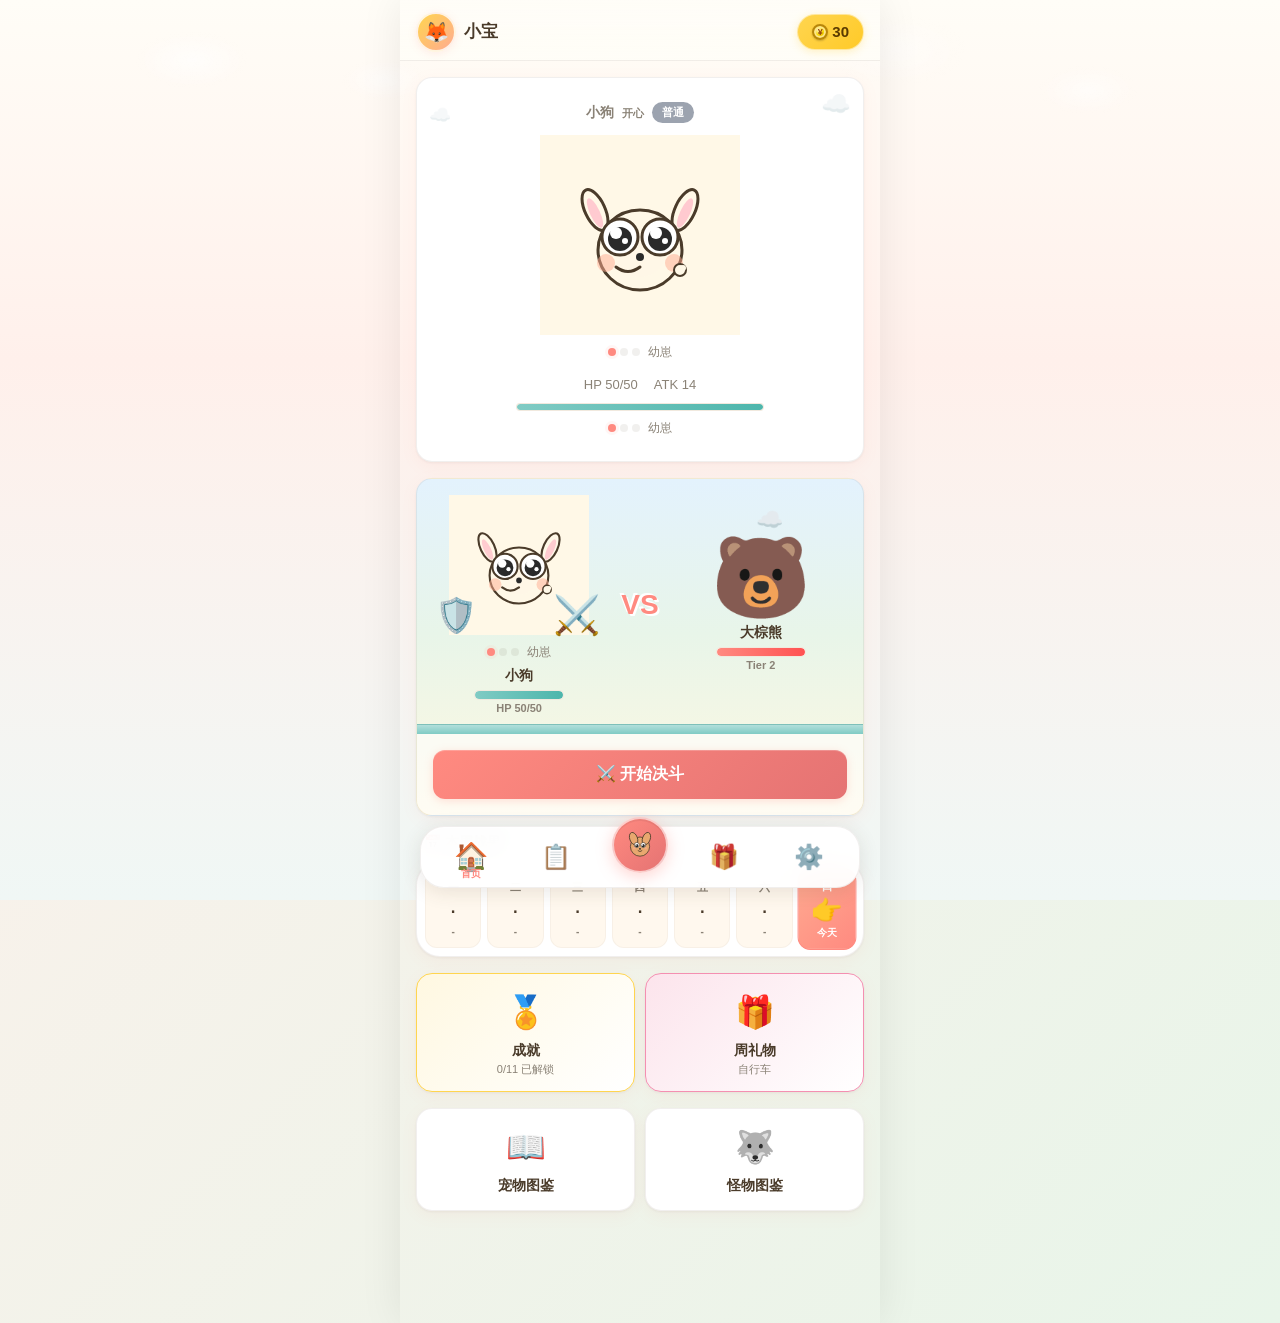
==== commit eaea6837: "v32: ??index.html???" ====
--- a/index.html
+++ b/index.html
@@ -1,121 +1,121 @@
-<!DOCTYPE html>
-<html lang="zh-CN">
-<head>
-  <meta charset="UTF-8">
-  <meta name="viewport" content="width=device-width, initial-scale=1.0, viewport-fit=cover, user-scalable=no">
-  <meta name="theme-color" content="#FF8A80">
-  <meta name="apple-mobile-web-app-capable" content="yes">
-  <meta name="apple-mobile-web-app-status-bar-style" content="default">
-  <meta name="apple-mobile-web-app-title" content="打卡岛">
-  <meta http-equiv="Cache-Control" content="no-cache, no-store, must-revalidate">
-  <meta http-equiv="Pragma" content="no-cache">
-  <meta http-equiv="Expires" content="0">
-  <link rel="manifest" href="manifest.webmanifest">
-  <link rel="icon" type="image/svg+xml" href="icons/favicon.svg">
-  <link rel="apple-touch-icon" href="icons/icon-192.png">
-  <title>打卡宠物岛</title>
-  <link rel="stylesheet" href="css/style.css">
-</head>
-<body>
-  <div id="app">
-    <!-- 顶部状态栏 -->
-    <header class="topbar">
-      <div class="topbar-child">
-        <span class="topbar-avatar" id="topAvatar">🦊</span>
-        <span class="topbar-name" id="topName">小宝</span>
-      </div>
-      <div class="topbar-wallet" id="topWallet">
-        <span class="coin-ico"></span><span id="topPoints">0</span>
-      </div>
-    </header>
-
-    <!-- 主内容区：5 个 Tab 页面 -->
-    <main id="views">
-      <!-- 首页（决斗主舞台） -->
-      <section class="view" id="view-home" data-tab="home"></section>
-      <!-- 打卡 -->
-      <section class="view" id="view-checkin" data-tab="checkin" hidden></section>
-      <!-- 宠物 -->
-      <section class="view" id="view-pets" data-tab="pets" hidden></section>
-      <!-- 商店 -->
-      <section class="view" id="view-shop" data-tab="shop" hidden></section>
-      <!-- 设置 -->
-      <section class="view" id="view-settings" data-tab="settings" hidden></section>
-    </main>
-
-    <!-- 底部导航 -->
-    <nav class="tabbar">
-      <button class="tab" data-tab="home" aria-label="首页">
-        <span class="tab-icon">🏠</span>
-        <span class="tab-label">首页</span>
-      </button>
-      <button class="tab" data-tab="checkin" aria-label="打卡">
-        <span class="tab-icon">📋</span>
-        <span class="tab-label">打卡</span>
-      </button>
-      <button class="tab tab-center" data-tab="pets" aria-label="宠物">
-        <span class="tab-center-bg">
-          <svg viewBox="0 0 100 100" style="width:32px;height:32px;display:block;">
-            <!-- 身体 -->
-            <circle cx="50" cy="55" r="30" fill="#E8A86F" stroke="#4A3B2A" stroke-width="2.5"/>
-            <!-- 耳朵 -->
-            <ellipse cx="30" cy="30" rx="12" ry="20" fill="#E8A86F" stroke="#4A3B2A" stroke-width="2.5" transform="rotate(-20 30 30)"/>
-            <ellipse cx="70" cy="30" rx="12" ry="20" fill="#E8A86F" stroke="#4A3B2A" stroke-width="2.5" transform="rotate(20 70 30)"/>
-            <!-- 眼睛 -->
-            <circle cx="40" cy="50" r="8" fill="white" stroke="#4A3B2A" stroke-width="2"/>
-            <circle cx="60" cy="50" r="8" fill="white" stroke="#4A3B2A" stroke-width="2"/>
-            <circle cx="40" cy="52" r="5" fill="#2a2a2a"/>
-            <circle cx="60" cy="52" r="5" fill="#2a2a2a"/>
-            <circle cx="38" cy="50" r="2" fill="white"/>
-            <circle cx="58" cy="50" r="2" fill="white"/>
-            <!-- 腮红 -->
-            <circle cx="32" cy="60" r="4" fill="#FFAB91" opacity="0.6"/>
-            <circle cx="68" cy="60" r="4" fill="#FFAB91" opacity="0.6"/>
-            <!-- 鼻子 -->
-            <circle cx="50" cy="62" r="3" fill="#2a2a2a"/>
-            <!-- 嘴巴 -->
-            <path d="M44 68 q6 6 12 0" fill="none" stroke="#4A3B2A" stroke-width="2.5" stroke-linecap="round"/>
-          </svg>
-        </span>
-      </button>
-      <button class="tab" data-tab="shop" aria-label="商店">
-        <span class="tab-icon">🎁</span>
-        <span class="tab-label">商店</span>
-      </button>
-      <button class="tab" data-tab="settings" aria-label="设置">
-        <span class="tab-icon">⚙️</span>
-        <span class="tab-label">设置</span>
-      </button>
-    </nav>
-
-    <!-- 全局浮层：战斗动画 / 提示 -->
-    <div class="overlay" id="overlay" hidden>
-      <div class="overlay-card" id="overlayCard"></div>
-    </div>
-
-    <!-- Toast 提示 -->
-    <div class="toast" id="toast" hidden></div>
-  </div>
-
-  <script>
-    // 版本升级时强制清缓存刷新一次
-    (function(){
-      var VER = 'v31';
-      if (localStorage.getItem('__appver') !== VER) {
-        localStorage.setItem('__appver', VER);
-        var p = [];
-        if ('caches' in window) p.push(caches.keys().then(ks => ks.forEach(k => caches.delete(k))));
-        if (navigator.serviceWorker) p.push(navigator.serviceWorker.getRegistrations().then(rs => Promise.all(rs.map(r => r.unregister()))));
-        Promise.all(p).then(function(){
-          // SW 注销后强制重新加载页面（走纯网络，拿最新文件）
-          location.reload();
-        });
-        // 防止后续 app.js 用旧缓存执行
-        return;
-      }
-    })();
-    // 如果上面 return 了，这段不执行
-  </script>
-  <script type="module" src="js/app.js?v=31"></script>
-</body>
-</html>
+<!DOCTYPE html>
+<html lang="zh-CN">
+<head>
+  <meta charset="UTF-8">
+  <meta name="viewport" content="width=device-width, initial-scale=1.0, viewport-fit=cover, user-scalable=no">
+  <meta name="theme-color" content="#FF8A80">
+  <meta name="apple-mobile-web-app-capable" content="yes">
+  <meta name="apple-mobile-web-app-status-bar-style" content="default">
+  <meta name="apple-mobile-web-app-title" content="打卡岛">
+  <meta http-equiv="Cache-Control" content="no-cache, no-store, must-revalidate">
+  <meta http-equiv="Pragma" content="no-cache">
+  <meta http-equiv="Expires" content="0">
+  <link rel="manifest" href="manifest.webmanifest">
+  <link rel="icon" type="image/svg+xml" href="icons/favicon.svg">
+  <link rel="apple-touch-icon" href="icons/icon-192.png">
+  <title>打卡宠物岛</title>
+  <link rel="stylesheet" href="css/style.css">
+</head>
+<body>
+  <div id="app">
+    <!-- 顶部状态栏 -->
+    <header class="topbar">
+      <div class="topbar-child">
+        <span class="topbar-avatar" id="topAvatar">🦊</span>
+        <span class="topbar-name" id="topName">小宝</span>
+      </div>
+      <div class="topbar-wallet" id="topWallet">
+        <span class="coin-ico"></span><span id="topPoints">0</span>
+      </div>
+    </header>
+
+    <!-- 主内容区：5 个 Tab 页面 -->
+    <main id="views">
+      <!-- 首页（决斗主舞台） -->
+      <section class="view" id="view-home" data-tab="home"></section>
+      <!-- 打卡 -->
+      <section class="view" id="view-checkin" data-tab="checkin" hidden></section>
+      <!-- 宠物 -->
+      <section class="view" id="view-pets" data-tab="pets" hidden></section>
+      <!-- 商店 -->
+      <section class="view" id="view-shop" data-tab="shop" hidden></section>
+      <!-- 设置 -->
+      <section class="view" id="view-settings" data-tab="settings" hidden></section>
+    </main>
+
+    <!-- 底部导航 -->
+    <nav class="tabbar">
+      <button class="tab" data-tab="home" aria-label="首页">
+        <span class="tab-icon">🏠</span>
+        <span class="tab-label">首页</span>
+      </button>
+      <button class="tab" data-tab="checkin" aria-label="打卡">
+        <span class="tab-icon">📋</span>
+        <span class="tab-label">打卡</span>
+      </button>
+      <button class="tab tab-center" data-tab="pets" aria-label="宠物">
+        <span class="tab-center-bg">
+          <svg viewBox="0 0 100 100" style="width:32px;height:32px;display:block;">
+            <!-- 身体 -->
+            <circle cx="50" cy="55" r="30" fill="#E8A86F" stroke="#4A3B2A" stroke-width="2.5"/>
+            <!-- 耳朵 -->
+            <ellipse cx="30" cy="30" rx="12" ry="20" fill="#E8A86F" stroke="#4A3B2A" stroke-width="2.5" transform="rotate(-20 30 30)"/>
+            <ellipse cx="70" cy="30" rx="12" ry="20" fill="#E8A86F" stroke="#4A3B2A" stroke-width="2.5" transform="rotate(20 70 30)"/>
+            <!-- 眼睛 -->
+            <circle cx="40" cy="50" r="8" fill="white" stroke="#4A3B2A" stroke-width="2"/>
+            <circle cx="60" cy="50" r="8" fill="white" stroke="#4A3B2A" stroke-width="2"/>
+            <circle cx="40" cy="52" r="5" fill="#2a2a2a"/>
+            <circle cx="60" cy="52" r="5" fill="#2a2a2a"/>
+            <circle cx="38" cy="50" r="2" fill="white"/>
+            <circle cx="58" cy="50" r="2" fill="white"/>
+            <!-- 腮红 -->
+            <circle cx="32" cy="60" r="4" fill="#FFAB91" opacity="0.6"/>
+            <circle cx="68" cy="60" r="4" fill="#FFAB91" opacity="0.6"/>
+            <!-- 鼻子 -->
+            <circle cx="50" cy="62" r="3" fill="#2a2a2a"/>
+            <!-- 嘴巴 -->
+            <path d="M44 68 q6 6 12 0" fill="none" stroke="#4A3B2A" stroke-width="2.5" stroke-linecap="round"/>
+          </svg>
+        </span>
+      </button>
+      <button class="tab" data-tab="shop" aria-label="商店">
+        <span class="tab-icon">🎁</span>
+        <span class="tab-label">商店</span>
+      </button>
+      <button class="tab" data-tab="settings" aria-label="设置">
+        <span class="tab-icon">⚙️</span>
+        <span class="tab-label">设置</span>
+      </button>
+    </nav>
+
+    <!-- 全局浮层：战斗动画 / 提示 -->
+    <div class="overlay" id="overlay" hidden>
+      <div class="overlay-card" id="overlayCard"></div>
+    </div>
+
+    <!-- Toast 提示 -->
+    <div class="toast" id="toast" hidden></div>
+  </div>
+
+  <script>
+    // 版本升级时强制清缓存刷新一次
+    (function(){
+      var VER = 'v32';
+      if (localStorage.getItem('__appver') !== VER) {
+        localStorage.setItem('__appver', VER);
+        var p = [];
+        if ('caches' in window) p.push(caches.keys().then(ks => ks.forEach(k => caches.delete(k))));
+        if (navigator.serviceWorker) p.push(navigator.serviceWorker.getRegistrations().then(rs => Promise.all(rs.map(r => r.unregister()))));
+        Promise.all(p).then(function(){
+          // SW 注销后强制重新加载页面（走纯网络，拿最新文件）
+          location.reload();
+        });
+        // 防止后续 app.js 用旧缓存执行
+        return;
+      }
+    })();
+    // 如果上面 return 了，这段不执行
+  </script>
+  <script type="module" src="js/app.js?v=31"></script>
+</body>
+</html>
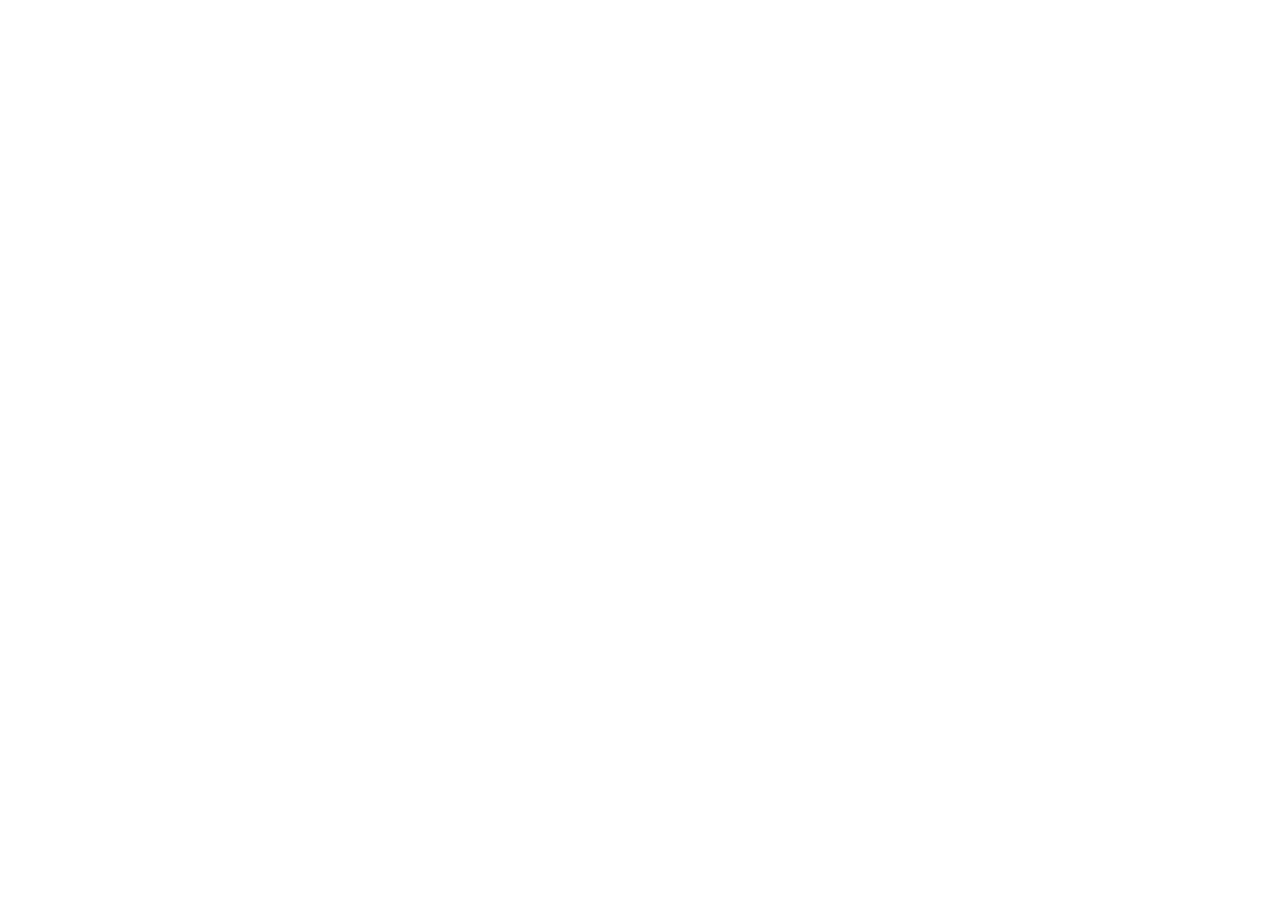
==== commit c101bf6b: "fix: update version marker to v34 for cache busting" ====
--- a/index.html
+++ b/index.html
@@ -6,115 +6,115 @@
   <meta name="theme-color" content="#FF8A80">
   <meta name="apple-mobile-web-app-capable" content="yes">
   <meta name="apple-mobile-web-app-status-bar-style" content="default">
-  <meta name="apple-mobile-web-app-title" content="打卡岛">
+  <meta name="apple-mobile-web-app-title" content="鎵撳崱宀?>
   <meta http-equiv="Cache-Control" content="no-cache, no-store, must-revalidate">
   <meta http-equiv="Pragma" content="no-cache">
   <meta http-equiv="Expires" content="0">
   <link rel="manifest" href="manifest.webmanifest">
   <link rel="icon" type="image/svg+xml" href="icons/favicon.svg">
   <link rel="apple-touch-icon" href="icons/icon-192.png">
-  <title>打卡宠物岛</title>
+  <title>鎵撳崱瀹犵墿宀?/title>
   <link rel="stylesheet" href="css/style.css">
 </head>
 <body>
   <div id="app">
-    <!-- 顶部状态栏 -->
+    <!-- 椤堕儴鐘舵€佹爮 -->
     <header class="topbar">
       <div class="topbar-child">
-        <span class="topbar-avatar" id="topAvatar">🦊</span>
-        <span class="topbar-name" id="topName">小宝</span>
+        <span class="topbar-avatar" id="topAvatar">馃</span>
+        <span class="topbar-name" id="topName">灏忓疂</span>
       </div>
       <div class="topbar-wallet" id="topWallet">
         <span class="coin-ico"></span><span id="topPoints">0</span>
       </div>
     </header>
 
-    <!-- 主内容区：5 个 Tab 页面 -->
+    <!-- 涓诲唴瀹瑰尯锛? 涓?Tab 椤甸潰 -->
     <main id="views">
-      <!-- 首页（决斗主舞台） -->
+      <!-- 棣栭〉锛堝喅鏂椾富鑸炲彴锛?-->
       <section class="view" id="view-home" data-tab="home"></section>
-      <!-- 打卡 -->
+      <!-- 鎵撳崱 -->
       <section class="view" id="view-checkin" data-tab="checkin" hidden></section>
-      <!-- 宠物 -->
+      <!-- 瀹犵墿 -->
       <section class="view" id="view-pets" data-tab="pets" hidden></section>
-      <!-- 商店 -->
+      <!-- 鍟嗗簵 -->
       <section class="view" id="view-shop" data-tab="shop" hidden></section>
-      <!-- 设置 -->
+      <!-- 璁剧疆 -->
       <section class="view" id="view-settings" data-tab="settings" hidden></section>
     </main>
 
-    <!-- 底部导航 -->
+    <!-- 搴曢儴瀵艰埅 -->
     <nav class="tabbar">
-      <button class="tab" data-tab="home" aria-label="首页">
-        <span class="tab-icon">🏠</span>
-        <span class="tab-label">首页</span>
+      <button class="tab" data-tab="home" aria-label="棣栭〉">
+        <span class="tab-icon">馃彔</span>
+        <span class="tab-label">棣栭〉</span>
       </button>
-      <button class="tab" data-tab="checkin" aria-label="打卡">
-        <span class="tab-icon">📋</span>
-        <span class="tab-label">打卡</span>
+      <button class="tab" data-tab="checkin" aria-label="鎵撳崱">
+        <span class="tab-icon">馃搵</span>
+        <span class="tab-label">鎵撳崱</span>
       </button>
-      <button class="tab tab-center" data-tab="pets" aria-label="宠物">
+      <button class="tab tab-center" data-tab="pets" aria-label="瀹犵墿">
         <span class="tab-center-bg">
           <svg viewBox="0 0 100 100" style="width:32px;height:32px;display:block;">
-            <!-- 身体 -->
+            <!-- 韬綋 -->
             <circle cx="50" cy="55" r="30" fill="#E8A86F" stroke="#4A3B2A" stroke-width="2.5"/>
-            <!-- 耳朵 -->
+            <!-- 鑰虫湹 -->
             <ellipse cx="30" cy="30" rx="12" ry="20" fill="#E8A86F" stroke="#4A3B2A" stroke-width="2.5" transform="rotate(-20 30 30)"/>
             <ellipse cx="70" cy="30" rx="12" ry="20" fill="#E8A86F" stroke="#4A3B2A" stroke-width="2.5" transform="rotate(20 70 30)"/>
-            <!-- 眼睛 -->
+            <!-- 鐪肩潧 -->
             <circle cx="40" cy="50" r="8" fill="white" stroke="#4A3B2A" stroke-width="2"/>
             <circle cx="60" cy="50" r="8" fill="white" stroke="#4A3B2A" stroke-width="2"/>
             <circle cx="40" cy="52" r="5" fill="#2a2a2a"/>
             <circle cx="60" cy="52" r="5" fill="#2a2a2a"/>
             <circle cx="38" cy="50" r="2" fill="white"/>
             <circle cx="58" cy="50" r="2" fill="white"/>
-            <!-- 腮红 -->
+            <!-- 鑵孩 -->
             <circle cx="32" cy="60" r="4" fill="#FFAB91" opacity="0.6"/>
             <circle cx="68" cy="60" r="4" fill="#FFAB91" opacity="0.6"/>
-            <!-- 鼻子 -->
+            <!-- 榧诲瓙 -->
             <circle cx="50" cy="62" r="3" fill="#2a2a2a"/>
-            <!-- 嘴巴 -->
+            <!-- 鍢村反 -->
             <path d="M44 68 q6 6 12 0" fill="none" stroke="#4A3B2A" stroke-width="2.5" stroke-linecap="round"/>
           </svg>
         </span>
       </button>
-      <button class="tab" data-tab="shop" aria-label="商店">
-        <span class="tab-icon">🎁</span>
-        <span class="tab-label">商店</span>
+      <button class="tab" data-tab="shop" aria-label="鍟嗗簵">
+        <span class="tab-icon">馃巵</span>
+        <span class="tab-label">鍟嗗簵</span>
       </button>
-      <button class="tab" data-tab="settings" aria-label="设置">
-        <span class="tab-icon">⚙️</span>
-        <span class="tab-label">设置</span>
+      <button class="tab" data-tab="settings" aria-label="璁剧疆">
+        <span class="tab-icon">鈿欙笍</span>
+        <span class="tab-label">璁剧疆</span>
       </button>
     </nav>
 
-    <!-- 全局浮层：战斗动画 / 提示 -->
+    <!-- 鍏ㄥ眬娴眰锛氭垬鏂楀姩鐢?/ 鎻愮ず -->
     <div class="overlay" id="overlay" hidden>
       <div class="overlay-card" id="overlayCard"></div>
     </div>
 
-    <!-- Toast 提示 -->
+    <!-- Toast 鎻愮ず -->
     <div class="toast" id="toast" hidden></div>
   </div>
 
   <script>
-    // 版本升级时强制清缓存刷新一次
+    // 鐗堟湰鍗囩骇鏃跺己鍒舵竻缂撳瓨鍒锋柊涓€娆?
     (function(){
-      var VER = 'v32';
+      var VER = 'v34';
       if (localStorage.getItem('__appver') !== VER) {
         localStorage.setItem('__appver', VER);
         var p = [];
         if ('caches' in window) p.push(caches.keys().then(ks => ks.forEach(k => caches.delete(k))));
         if (navigator.serviceWorker) p.push(navigator.serviceWorker.getRegistrations().then(rs => Promise.all(rs.map(r => r.unregister()))));
         Promise.all(p).then(function(){
-          // SW 注销后强制重新加载页面（走纯网络，拿最新文件）
+          // SW 娉ㄩ攢鍚庡己鍒堕噸鏂板姞杞介〉闈紙璧扮函缃戠粶锛屾嬁鏈€鏂版枃浠讹級
           location.reload();
         });
-        // 防止后续 app.js 用旧缓存执行
+        // 闃叉鍚庣画 app.js 鐢ㄦ棫缂撳瓨鎵ц
         return;
       }
     })();
-    // 如果上面 return 了，这段不执行
+    // 濡傛灉涓婇潰 return 浜嗭紝杩欐涓嶆墽琛?
   </script>
   <script type="module" src="js/app.js?v=31"></script>
 </body>
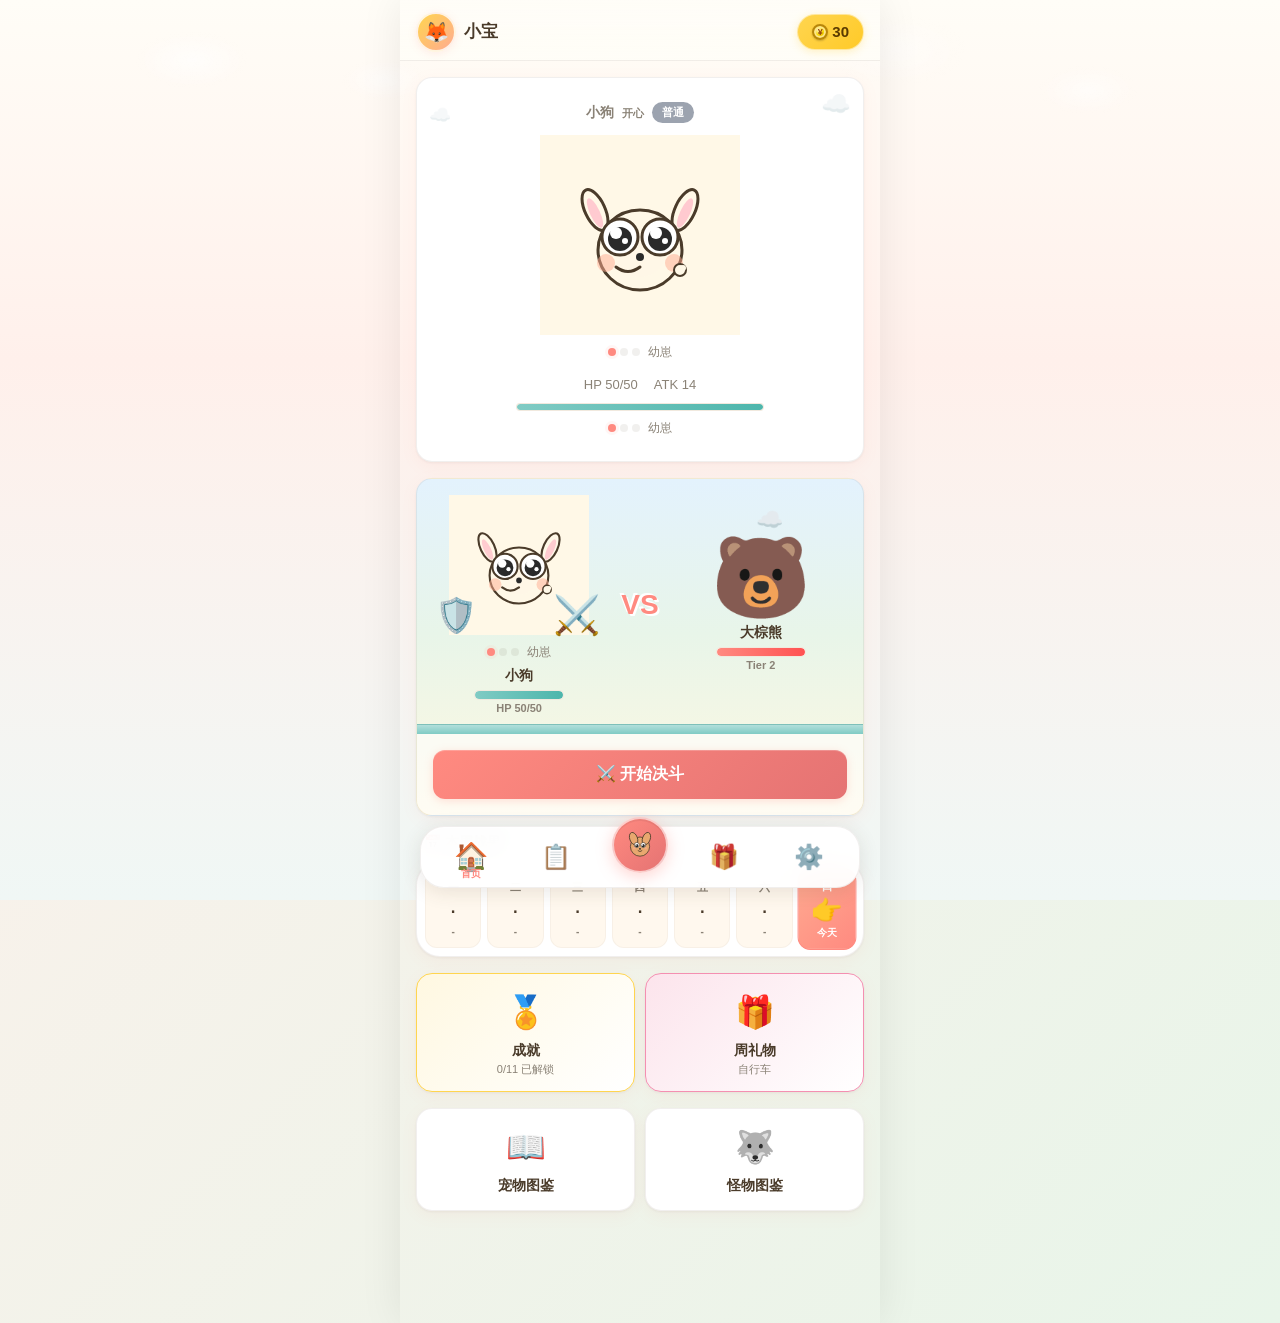
==== commit 7c3d0511: "fix: re-upload with correct encoding" ====
--- a/index.html
+++ b/index.html
@@ -6,99 +6,99 @@
   <meta name="theme-color" content="#FF8A80">
   <meta name="apple-mobile-web-app-capable" content="yes">
   <meta name="apple-mobile-web-app-status-bar-style" content="default">
-  <meta name="apple-mobile-web-app-title" content="鎵撳崱宀?>
+  <meta name="apple-mobile-web-app-title" content="打卡岛">
   <meta http-equiv="Cache-Control" content="no-cache, no-store, must-revalidate">
   <meta http-equiv="Pragma" content="no-cache">
   <meta http-equiv="Expires" content="0">
   <link rel="manifest" href="manifest.webmanifest">
   <link rel="icon" type="image/svg+xml" href="icons/favicon.svg">
   <link rel="apple-touch-icon" href="icons/icon-192.png">
-  <title>鎵撳崱瀹犵墿宀?/title>
+  <title>打卡宠物岛</title>
   <link rel="stylesheet" href="css/style.css">
 </head>
 <body>
   <div id="app">
-    <!-- 椤堕儴鐘舵€佹爮 -->
+    <!-- 顶部状态栏 -->
     <header class="topbar">
       <div class="topbar-child">
-        <span class="topbar-avatar" id="topAvatar">馃</span>
-        <span class="topbar-name" id="topName">灏忓疂</span>
+        <span class="topbar-avatar" id="topAvatar">🦊</span>
+        <span class="topbar-name" id="topName">小宝</span>
       </div>
       <div class="topbar-wallet" id="topWallet">
         <span class="coin-ico"></span><span id="topPoints">0</span>
       </div>
     </header>
 
-    <!-- 涓诲唴瀹瑰尯锛? 涓?Tab 椤甸潰 -->
+    <!-- 主内容区：5 个 Tab 页面 -->
     <main id="views">
-      <!-- 棣栭〉锛堝喅鏂椾富鑸炲彴锛?-->
+      <!-- 首页（决斗主舞台） -->
       <section class="view" id="view-home" data-tab="home"></section>
-      <!-- 鎵撳崱 -->
+      <!-- 打卡 -->
       <section class="view" id="view-checkin" data-tab="checkin" hidden></section>
-      <!-- 瀹犵墿 -->
+      <!-- 宠物 -->
       <section class="view" id="view-pets" data-tab="pets" hidden></section>
-      <!-- 鍟嗗簵 -->
+      <!-- 商店 -->
       <section class="view" id="view-shop" data-tab="shop" hidden></section>
-      <!-- 璁剧疆 -->
+      <!-- 设置 -->
       <section class="view" id="view-settings" data-tab="settings" hidden></section>
     </main>
 
-    <!-- 搴曢儴瀵艰埅 -->
+    <!-- 底部导航 -->
     <nav class="tabbar">
-      <button class="tab" data-tab="home" aria-label="棣栭〉">
-        <span class="tab-icon">馃彔</span>
-        <span class="tab-label">棣栭〉</span>
+      <button class="tab" data-tab="home" aria-label="首页">
+        <span class="tab-icon">🏠</span>
+        <span class="tab-label">首页</span>
       </button>
-      <button class="tab" data-tab="checkin" aria-label="鎵撳崱">
-        <span class="tab-icon">馃搵</span>
-        <span class="tab-label">鎵撳崱</span>
+      <button class="tab" data-tab="checkin" aria-label="打卡">
+        <span class="tab-icon">📋</span>
+        <span class="tab-label">打卡</span>
       </button>
-      <button class="tab tab-center" data-tab="pets" aria-label="瀹犵墿">
+      <button class="tab tab-center" data-tab="pets" aria-label="宠物">
         <span class="tab-center-bg">
           <svg viewBox="0 0 100 100" style="width:32px;height:32px;display:block;">
-            <!-- 韬綋 -->
+            <!-- 身体 -->
             <circle cx="50" cy="55" r="30" fill="#E8A86F" stroke="#4A3B2A" stroke-width="2.5"/>
-            <!-- 鑰虫湹 -->
+            <!-- 耳朵 -->
             <ellipse cx="30" cy="30" rx="12" ry="20" fill="#E8A86F" stroke="#4A3B2A" stroke-width="2.5" transform="rotate(-20 30 30)"/>
             <ellipse cx="70" cy="30" rx="12" ry="20" fill="#E8A86F" stroke="#4A3B2A" stroke-width="2.5" transform="rotate(20 70 30)"/>
-            <!-- 鐪肩潧 -->
+            <!-- 眼睛 -->
             <circle cx="40" cy="50" r="8" fill="white" stroke="#4A3B2A" stroke-width="2"/>
             <circle cx="60" cy="50" r="8" fill="white" stroke="#4A3B2A" stroke-width="2"/>
             <circle cx="40" cy="52" r="5" fill="#2a2a2a"/>
             <circle cx="60" cy="52" r="5" fill="#2a2a2a"/>
             <circle cx="38" cy="50" r="2" fill="white"/>
             <circle cx="58" cy="50" r="2" fill="white"/>
-            <!-- 鑵孩 -->
+            <!-- 腮红 -->
             <circle cx="32" cy="60" r="4" fill="#FFAB91" opacity="0.6"/>
             <circle cx="68" cy="60" r="4" fill="#FFAB91" opacity="0.6"/>
-            <!-- 榧诲瓙 -->
+            <!-- 鼻子 -->
             <circle cx="50" cy="62" r="3" fill="#2a2a2a"/>
-            <!-- 鍢村反 -->
+            <!-- 嘴巴 -->
             <path d="M44 68 q6 6 12 0" fill="none" stroke="#4A3B2A" stroke-width="2.5" stroke-linecap="round"/>
           </svg>
         </span>
       </button>
-      <button class="tab" data-tab="shop" aria-label="鍟嗗簵">
-        <span class="tab-icon">馃巵</span>
-        <span class="tab-label">鍟嗗簵</span>
+      <button class="tab" data-tab="shop" aria-label="商店">
+        <span class="tab-icon">🎁</span>
+        <span class="tab-label">商店</span>
       </button>
-      <button class="tab" data-tab="settings" aria-label="璁剧疆">
-        <span class="tab-icon">鈿欙笍</span>
-        <span class="tab-label">璁剧疆</span>
+      <button class="tab" data-tab="settings" aria-label="设置">
+        <span class="tab-icon">⚙️</span>
+        <span class="tab-label">设置</span>
       </button>
     </nav>
 
-    <!-- 鍏ㄥ眬娴眰锛氭垬鏂楀姩鐢?/ 鎻愮ず -->
+    <!-- 全局浮层：战斗动画 / 提示 -->
     <div class="overlay" id="overlay" hidden>
       <div class="overlay-card" id="overlayCard"></div>
     </div>
 
-    <!-- Toast 鎻愮ず -->
+    <!-- Toast 提示 -->
     <div class="toast" id="toast" hidden></div>
   </div>
 
   <script>
-    // 鐗堟湰鍗囩骇鏃跺己鍒舵竻缂撳瓨鍒锋柊涓€娆?
+    // 版本升级时强制清缓存刷新一次
     (function(){
       var VER = 'v34';
       if (localStorage.getItem('__appver') !== VER) {
@@ -107,14 +107,14 @@
         if ('caches' in window) p.push(caches.keys().then(ks => ks.forEach(k => caches.delete(k))));
         if (navigator.serviceWorker) p.push(navigator.serviceWorker.getRegistrations().then(rs => Promise.all(rs.map(r => r.unregister()))));
         Promise.all(p).then(function(){
-          // SW 娉ㄩ攢鍚庡己鍒堕噸鏂板姞杞介〉闈紙璧扮函缃戠粶锛屾嬁鏈€鏂版枃浠讹級
+          // SW 注销后强制重新加载页面（走纯网络，拿最新文件）
           location.reload();
         });
-        // 闃叉鍚庣画 app.js 鐢ㄦ棫缂撳瓨鎵ц
+        // 防止后续 app.js 用旧缓存执行
         return;
       }
     })();
-    // 濡傛灉涓婇潰 return 浜嗭紝杩欐涓嶆墽琛?
+    // 如果上面 return 了，这段不执行
   </script>
   <script type="module" src="js/app.js?v=31"></script>
 </body>
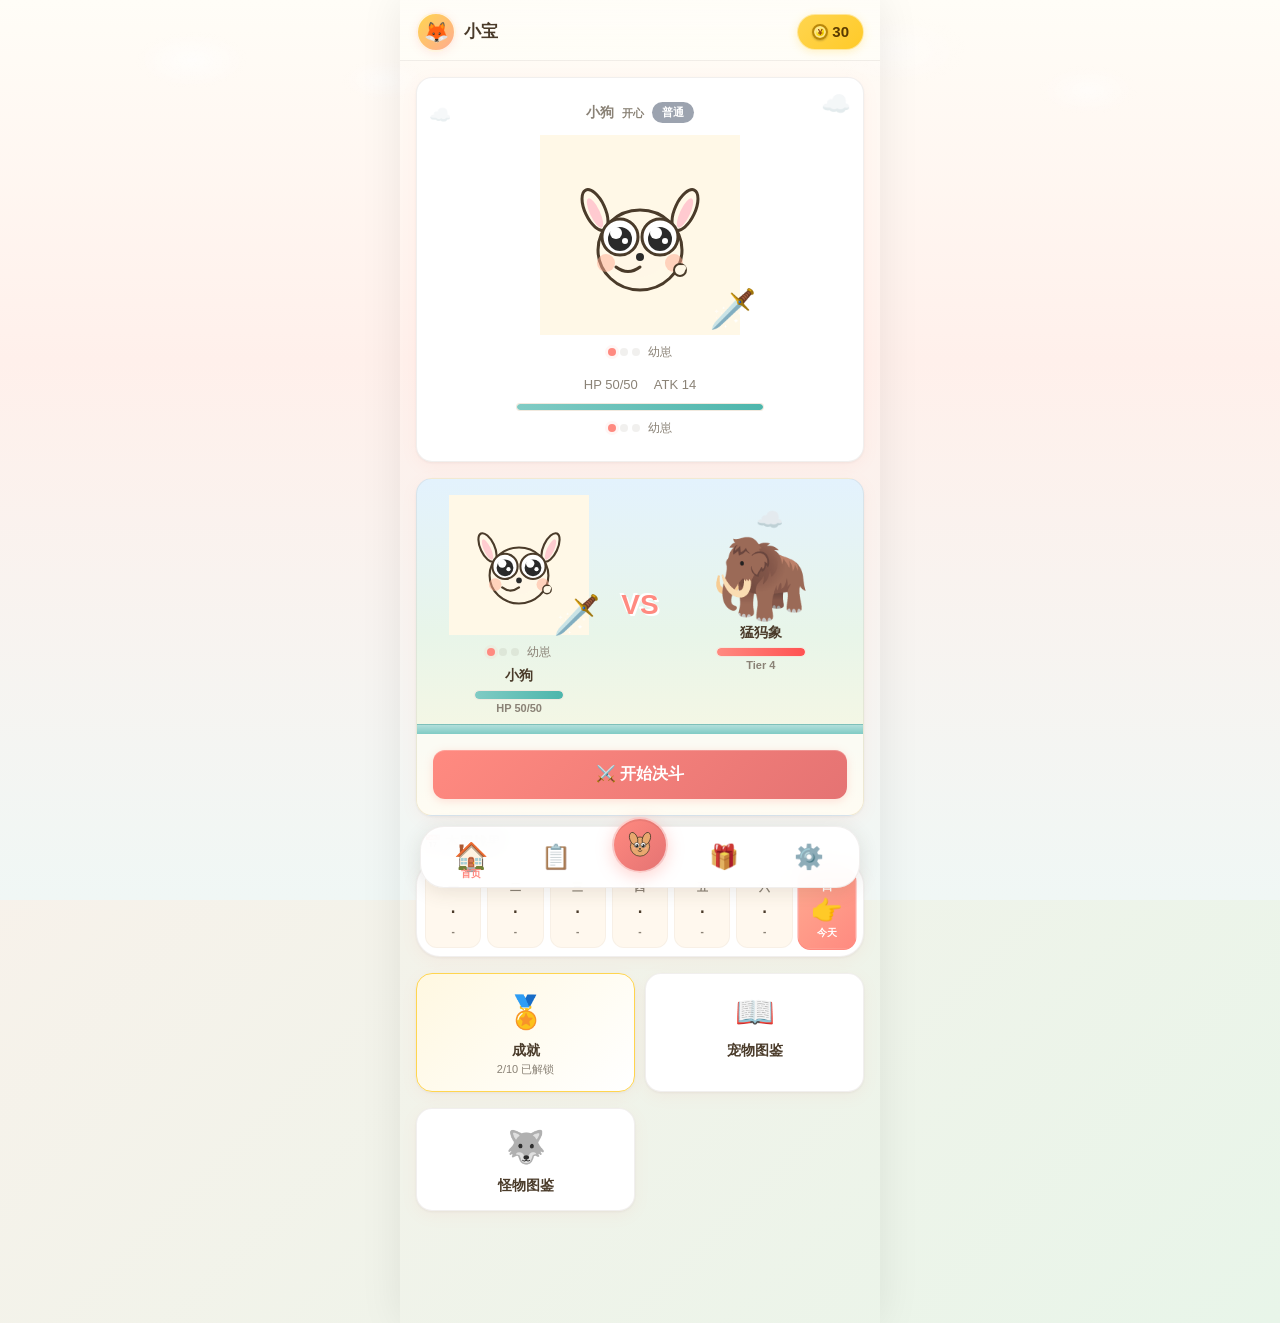
==== commit f50780d7: "v36: bump version to v36" ====
--- a/index.html
+++ b/index.html
@@ -100,7 +100,7 @@
   <script>
     // 版本升级时强制清缓存刷新一次
     (function(){
-      var VER = 'v34';
+      var VER = 'v36';
       if (localStorage.getItem('__appver') !== VER) {
         localStorage.setItem('__appver', VER);
         var p = [];
@@ -116,6 +116,6 @@
     })();
     // 如果上面 return 了，这段不执行
   </script>
-  <script type="module" src="js/app.js?v=31"></script>
+  <script type="module" src="js/app.js?v=32"></script>
 </body>
 </html>
--- a/css/style.css
+++ b/css/style.css
@@ -1,1957 +1,2349 @@
-/* style.css — 打卡宠物岛 · 2.5D 轻拟物卡通高级风 */
-
-/* ============================================================
- * 1. 设计令牌 / 变量系统
- * ========================================================== */
-:root {
-  /* 奶油白为底 */
-  --bg: #FFFDF7;
-  --bg-soft: #FFF8EE;
-  --bg-pink: #FFF0EB;
-  --bg-green: #F0F7F5;
-
-  /* 主色：珊瑚粉 */
-  --primary: #FF8A80;
-  --primary-dark: #E57373;
-  --primary-light: #FFAB91;
-  --primary-ghost: rgba(255, 138, 128, 0.08);
-
-  /* 辅助：薄荷绿 */
-  --success: #80CBC4;
-  --success-dark: #4DB6AC;
-  --success-light: #B2DFDB;
-  --success-ghost: rgba(128, 203, 196, 0.12);
-
-  /* 点缀：焦糖黄 */
-  --accent: #FFD54F;
-  --accent-dark: #FFCA28;
-  --accent-light: #FFE082;
-  --accent-ghost: rgba(255, 213, 79, 0.12);
-
-  /* 卡片与层级 */
-  --card: #FFFFFF;
-  --card-elevated: #FFFFFF;
-  --card-shadow: 0 4px 16px rgba(255, 138, 128, 0.08), 0 1px 3px rgba(74, 59, 42, 0.06);
-  --card-shadow-hover: 0 8px 24px rgba(255, 138, 128, 0.12), 0 2px 6px rgba(74, 59, 42, 0.08);
-
-  /* 文字 */
-  --text: #4A3B2A;
-  --text-soft: #8A8276;
-  --text-muted: #B0A896;
-  --text-inverse: #FFFFFF;
-
-  /* 边框 */
-  --border: rgba(74, 59, 42, 0.08);
-  --border-light: rgba(74, 59, 42, 0.04);
-  --border-focus: rgba(255, 138, 128, 0.3);
-
-  /* 安全区域 */
-  --safe-area-bottom: env(safe-area-inset-bottom, 0px);
-  --safe-area-top: env(safe-area-inset-top, 0px);
-
-  /* 间距：8px 网格系统 */
-  --space-1: 8px;
-  --space-2: 16px;
-  --space-3: 24px;
-  --space-4: 32px;
-
-  /* 圆角 */
-  --radius-sm: 8px;
-  --radius-md: 12px;
-  --radius-lg: 16px;
-  --radius-xl: 24px;
-  --radius-full: 999px;
-
-  /* 过渡 */
-  --transition-fast: 0.15s ease;
-  --transition-normal: 0.3s ease;
-}
-
-/* ============================================================
- * 2. 全局重置
- * ========================================================== */
-* {
-  box-sizing: border-box;
-  -webkit-tap-highlight-color: transparent;
-  margin: 0;
-  padding: 0;
-}
-
-[hidden] { display: none !important; }
-
-html, body {
-  font-family: -apple-system, "PingFang SC", "Microsoft YaHei", "Helvetica Neue", sans-serif;
-  font-size: 16px;
-  line-height: 1.5;
-  color: var(--text);
-  overscroll-behavior-y: none;
-  -webkit-font-smoothing: antialiased;
-}
-
-body {
-  min-height: 100vh;
-  background: var(--bg);
-}
-
-/* 背景渐变装饰 */
-body::before {
-  content: '';
-  position: fixed;
-  inset: 0;
-  z-index: -1;
-  background: linear-gradient(180deg,
-    var(--bg) 0%,
-    var(--bg-pink) 40%,
-    var(--bg-green) 100%
-  );
-  pointer-events: none;
-}
-
-/* 云朵装饰线稿（弱化） */
-body::after {
-  content: '';
-  position: fixed;
-  top: 0;
-  left: 0;
-  right: 0;
-  height: 200px;
-  z-index: -1;
-  background-image:
-    radial-gradient(ellipse 80px 40px at 15% 60px, rgba(255,255,255,0.6) 0%, transparent 70%),
-    radial-gradient(ellipse 60px 30px at 30% 80px, rgba(255,255,255,0.5) 0%, transparent 70%),
-    radial-gradient(ellipse 100px 50px at 70% 50px, rgba(255,255,255,0.4) 0%, transparent 70%),
-    radial-gradient(ellipse 70px 35px at 85% 90px, rgba(255,255,255,0.5) 0%, transparent 70%);
-  pointer-events: none;
-}
-
-#app {
-  max-width: 480px;
-  margin: 0 auto;
-  min-height: 100vh;
-  display: flex;
-  flex-direction: column;
-  position: relative;
-}
-
-/* ============================================================
- * 3. 顶部状态栏
- * ========================================================== */
-.topbar {
-  position: sticky;
-  top: 0;
-  z-index: 10;
-  padding: calc(var(--safe-area-top) + 12px) var(--space-2) var(--space-1);
-  background: linear-gradient(180deg, rgba(255,253,247,0.95) 0%, rgba(255,253,247,0.85) 100%);
-  backdrop-filter: blur(12px);
-  -webkit-backdrop-filter: blur(12px);
-  border-bottom: 1px solid var(--border);
-  display: flex;
-  justify-content: space-between;
-  align-items: center;
-}
-
-.topbar-child {
-  display: flex;
-  align-items: center;
-  gap: var(--space-1);
-}
-
-.topbar-avatar {
-  width: 40px;
-  height: 40px;
-  border-radius: var(--radius-full);
-  background: linear-gradient(135deg, var(--accent) 0%, var(--primary-light) 100%);
-  display: grid;
-  place-items: center;
-  font-size: 20px;
-  border: 2px solid rgba(255,255,255,0.8);
-  box-shadow: 0 2px 8px rgba(255,138,128,0.15);
-}
-
-.topbar-name {
-  font-weight: 700;
-  font-size: 17px;
-  color: var(--text);
-}
-
-.topbar-wallet {
-  display: flex;
-  align-items: center;
-  gap: 4px;
-  background: linear-gradient(135deg, var(--accent) 0%, var(--accent-dark) 100%);
-  padding: 6px 14px;
-  border-radius: var(--radius-full);
-  font-weight: 800;
-  font-size: 15px;
-  color: #5a3a00;
-  box-shadow: 0 2px 8px rgba(255,213,79,0.3);
-  border: 1px solid rgba(255,255,255,0.5);
-}
-
-/* ============================================================
- * 4. 主内容区
- * ========================================================== */
-main#views {
-  flex: 1;
-  padding: var(--space-2) var(--space-2) calc(var(--safe-area-bottom) + 96px);
-  overflow-y: auto;
-}
-
-.view {
-  animation: viewIn 0.3s ease-out;
-}
-
-@keyframes viewIn {
-  from { opacity: 0; transform: translateY(8px); }
-  to { opacity: 1; transform: translateY(0); }
-}
-
-/* ============================================================
- * 5. 通用卡片
- * ========================================================== */
-.card {
-  background: var(--card);
-  border-radius: var(--radius-lg);
-  padding: var(--space-2);
-  box-shadow: var(--card-shadow);
-  border: 1px solid var(--border);
-  margin-bottom: var(--space-2);
-  transition: box-shadow var(--transition-fast), transform var(--transition-fast);
-}
-
-.card:hover {
-  box-shadow: var(--card-shadow-hover);
-}
-
-.card:active {
-  transform: scale(0.98);
-}
-
-.section-title {
-  font-size: 14px;
-  font-weight: 700;
-  color: var(--text-soft);
-  margin: var(--space-2) var(--space-1) var(--space-1);
-  display: flex;
-  align-items: center;
-  gap: 6px;
-}
-
-/* ============================================================
- * 6. 按钮系统
- * ========================================================== */
-.btn {
-  display: inline-flex;
-  align-items: center;
-  justify-content: center;
-  gap: 6px;
-  border: none;
-  cursor: pointer;
-  padding: 12px 20px;
-  border-radius: var(--radius-md);
-  font-size: 15px;
-  font-weight: 700;
-  background: linear-gradient(135deg, var(--primary) 0%, var(--primary-dark) 100%);
-  color: var(--text-inverse);
-  box-shadow: 0 2px 8px rgba(255, 138, 128, 0.25), 0 1px 0 rgba(255,255,255,0.2) inset;
-  transition: transform var(--transition-fast), box-shadow var(--transition-fast);
-  font-family: inherit;
-}
-
-.btn:active {
-  transform: translateY(2px) scale(0.97);
-  box-shadow: 0 1px 4px rgba(255, 138, 128, 0.2);
-}
-
-.btn:disabled {
-  opacity: 0.45;
-  box-shadow: none;
-  cursor: not-allowed;
-}
-
-.btn.secondary {
-  background: var(--card);
-  color: var(--text);
-  border: 1px solid var(--border);
-  box-shadow: var(--card-shadow);
-}
-
-.btn.secondary:active {
-  background: var(--bg-soft);
-}
-
-.btn.ghost {
-  background: transparent;
-  color: var(--primary-dark);
-  box-shadow: none;
-  border: 1px solid transparent;
-}
-
-.btn.block { width: 100%; }
-.btn.big { padding: 14px 24px; font-size: 16px; }
-
-/* ============================================================
- * 7. 任务项（打卡页）
- * ========================================================== */
-.task {
-  display: flex;
-  align-items: center;
-  gap: var(--space-1);
-  padding: var(--space-1);
-  background: var(--bg-soft);
-  border-radius: var(--radius-md);
-  margin-bottom: var(--space-1);
-  cursor: pointer;
-  transition: transform var(--transition-fast), background var(--transition-fast);
-  border: 1px solid var(--border-light);
-}
-
-.task:active { transform: scale(0.98); }
-
-.task .t-icon {
-  width: 40px;
-  height: 40px;
-  border-radius: var(--radius-md);
-  display: grid;
-  place-items: center;
-  font-size: 20px;
-  background: var(--card);
-  border: 1px solid var(--border);
-  flex-shrink: 0;
-}
-
-.task .t-body { flex: 1; min-width: 0; }
-.task .t-title { font-weight: 600; font-size: 15px; }
-.task .t-pts { font-size: 12px; color: var(--primary); font-weight: 600; }
-
-.task .t-check {
-  width: 28px;
-  height: 28px;
-  border-radius: var(--radius-full);
-  border: 2px solid var(--border);
-  display: grid;
-  place-items: center;
-  font-size: 16px;
-  flex-shrink: 0;
-  transition: all var(--transition-fast);
-}
-
-.task.done { background: var(--success-ghost); opacity: 0.7; }
-.task.done .t-check {
-  background: linear-gradient(135deg, var(--success) 0%, var(--success-dark) 100%);
-  border-color: var(--success);
-  color: var(--text-inverse);
-}
-.task.done .t-title { text-decoration: line-through; color: var(--text-soft); }
-
-/* 时间轴样式 */
-.timeline {
-  position: relative;
-  padding-left: 24px;
-}
-
-.timeline::before {
-  content: '';
-  position: absolute;
-  left: 8px;
-  top: 0;
-  bottom: 0;
-  width: 2px;
-  background: linear-gradient(180deg, var(--primary-light) 0%, var(--success-light) 100%);
-  border-radius: var(--radius-full);
-}
-
-.timeline-item {
-  position: relative;
-  padding-bottom: var(--space-2);
-}\n
-.timeline-item::before {
-  content: '';
-  position: absolute;
-  left: -20px;
-  top: 12px;
-  width: 12px;
-  height: 12px;
-  border-radius: var(--radius-full);
-  background: var(--card);
-  border: 2px solid var(--primary);
-  box-shadow: 0 0 0 3px rgba(255,138,128,0.15);
-}
-
-.timeline-item.done::before {
-  background: var(--success);
-  border-color: var(--success);
-}
-
-/* 大卡片（未完成突出） */
-.task-card {
-  background: var(--card);
-  border-radius: var(--radius-lg);
-  padding: var(--space-2);
-  box-shadow: var(--card-shadow);
-  border: 1px solid var(--border);
-  margin-bottom: var(--space-2);
-  display: flex;
-  align-items: center;
-  gap: var(--space-1);
-  cursor: pointer;
-  transition: all var(--transition-fast);
-}
-
-.task-card:active { transform: scale(0.97); }
-
-.task-card.done {
-  opacity: 0.6;
-  transform: scale(0.95);
-}
-
-.task-card .tc-icon {
-  width: 48px;
-  height: 48px;
-  border-radius: var(--radius-md);
-  display: grid;
-  place-items: center;
-  font-size: 24px;
-  flex-shrink: 0;
-}
-
-.task-card .tc-body { flex: 1; }
-.task-card .tc-title { font-weight: 700; font-size: 16px; }
-.task-card .tc-sub { font-size: 13px; color: var(--text-soft); margin-top: 2px; }
-
-/* 分类主题色 */
-.task-card.study .tc-icon { background: linear-gradient(135deg, #FFCDD2, #FFEBEE); color: #E57373; }
-.task-card.habit .tc-icon { background: linear-gradient(135deg, #B2DFDB, #E0F2F1); color: #4DB6AC; }
-.task-card.sport .tc-icon { background: linear-gradient(135deg, #FFECB3, #FFF8E1); color: #FFCA28; }
-.task-card.life .tc-icon { background: linear-gradient(135deg, #E1BEE7, #F3E5F5); color: #AB47BC; }
-
-/* ============================================================
- * 8. 宠物页
- * ========================================================== */
-.pet-hero {
-  text-align: center;
-  padding: var(--space-2);
-}
-
-.pet-hero .pet-emoji { font-size: 72px; line-height: 1; }
-.pet-hero .pet-name { font-size: 20px; font-weight: 800; margin-top: 4px; }
-.pet-hero .pet-species { font-size: 13px; color: var(--text-soft); }
-
-.badge {
-  display: inline-block;
-  padding: 2px 10px;
-  border-radius: var(--radius-full);
-  font-size: 11px;
-  font-weight: 700;
-  color: var(--text-inverse);
-}
-
-.stat-row {
-  display: flex;
-  justify-content: space-between;
-  align-items: center;
-  padding: 6px 0;
-  font-size: 14px;
-}
-.stat-row .label { color: var(--text-soft); }
-.stat-row .value { font-weight: 700; }
-
-.hp-bar {
-  height: 14px;
-  background: var(--bg-soft);
-  border-radius: var(--radius-full);
-  overflow: hidden;
-  margin: 6px 0;
-  border: 1px solid var(--border);
-}
-.hp-bar .fill {
-  height: 100%;
-  background: linear-gradient(90deg, var(--success), var(--success-dark));
-  transition: width var(--transition-normal);
-  border-radius: var(--radius-full);
-}
-.hp-bar .fill.low { background: linear-gradient(90deg, var(--primary), #FF5252); }
-
-.hp-text { font-size: 12px; color: var(--text-soft); display: flex; justify-content: space-between; }
-
-.pet-mini {
-  display: flex;
-  align-items: center;
-  gap: var(--space-1);
-  padding: var(--space-1);
-  background: var(--bg-soft);
-  border-radius: var(--radius-md);
-  margin-bottom: 6px;
-  cursor: pointer;
-  border: 1px solid var(--border-light);
-  transition: all var(--transition-fast);
-}
-
-.pet-mini.active {
-  border-color: var(--primary);
-  background: var(--primary-ghost);
-  box-shadow: 0 0 0 3px rgba(255,138,128,0.1);
-}
-
-.pet-mini .pm-emoji { font-size: 28px; }
-.pet-mini .pm-body { flex: 1; }
-.pet-mini .pm-name { font-weight: 700; font-size: 14px; }
-.pet-mini .pm-sub { font-size: 11px; color: var(--text-soft); }
-
-.egg-card {
-  display: flex;
-  align-items: center;
-  gap: var(--space-1);
-  padding: var(--space-1);
-  background: linear-gradient(135deg, #FFF8E1, #FFFDE7);
-  border-radius: var(--radius-md);
-  margin-bottom: 6px;
-  border: 1px solid var(--border);
-}
-
-.egg-card .egg-emoji { font-size: 28px; animation: wiggle 2s ease-in-out infinite; }
-
-@keyframes wiggle {
-  0%, 100% { transform: rotate(-5deg); }
-  50% { transform: rotate(5deg); }
-}
-
-/* ============================================================
- * 9. 商店页
- * ========================================================== */
-.shop-item {
-  display: flex;
-  align-items: center;
-  gap: var(--space-1);
-  padding: var(--space-1);
-  background: var(--bg-soft);
-  border-radius: var(--radius-md);
-  margin-bottom: var(--space-1);
-  border: 1px solid var(--border-light);
-}
-
-.shop-item .s-icon { font-size: 30px; width: 40px; text-align: center; }
-.shop-item .s-body { flex: 1; }
-.shop-item .s-name { font-weight: 700; font-size: 14px; }
-.shop-item .s-desc { font-size: 12px; color: var(--text-soft); }
-.shop-item .s-price { font-weight: 800; color: var(--primary-dark); }
-.shop-item .s-actions { display: flex; gap: 6px; flex-direction: column; }
-
-.btn-sm {
-  padding: 6px 12px;
-  font-size: 12px;
-  border-radius: var(--radius-sm);
-  border: none;
-  cursor: pointer;
-  font-weight: 700;
-  font-family: inherit;
-  transition: all var(--transition-fast);
-}
-
-.btn-sm:active { transform: scale(0.95); }
-
-.shop-item .btn-buy {
-  background: linear-gradient(135deg, var(--primary) 0%, var(--primary-dark) 100%);
-  color: var(--text-inverse);
-}
-
-.shop-item .btn-equip {
-  background: var(--card);
-  color: var(--text);
-  border: 1px solid var(--border);
-}
-
-.shop-item .btn-feed {
-  background: linear-gradient(135deg, var(--success) 0%, var(--success-dark) 100%);
-  color: var(--text-inverse);
-}
-
-.qty-tag { font-size: 11px; color: var(--text-soft); margin-left: 4px; }
-
-/* ============================================================
- * 10. 战斗页
- * ========================================================== */
-.battle-arena {
-  display: grid;
-  grid-template-columns: 1fr 1fr;
-  gap: var(--space-2);
-  text-align: center;
-  padding: var(--space-2);
-  background: linear-gradient(135deg, #FFF8E1, #FFF0EB);
-  border-radius: var(--radius-lg);
-  margin-bottom: var(--space-2);
-  border: 1px solid var(--border);
-}
-
-.battle-side .bs-emoji { font-size: 56px; }
-.battle-side .bs-name { font-weight: 700; font-size: 14px; }
-.battle-side .bs-stat { font-size: 11px; color: var(--text-soft); }
-
-.battle-log {
-  max-height: 240px;
-  overflow-y: auto;
-  background: linear-gradient(135deg, #3E2723, #4E342E);
-  color: #F5E9C8;
-  border-radius: var(--radius-md);
-  padding: var(--space-2);
-  font-size: 13px;
-  font-family: ui-monospace, monospace;
-  line-height: 1.8;
-}
-
-.battle-log .line { animation: slideIn 0.2s ease; }
-.battle-log .line.pet { color: #FFE082; }
-.battle-log .line.monster { color: #FFAB91; }
-.battle-log .line.system { color: #80CBC4; font-weight: 700; }
-
-@keyframes slideIn {
-  from { opacity: 0; transform: translateX(-6px); }
-  to { opacity: 1; transform: translateX(0); }
-}
-
-/* ============================================================
- * 11. 设置页
- * ========================================================== */
-.form-group { margin-bottom: 14px; }
-.form-group label {
-  display: block;
-  font-size: 13px;
-  color: var(--text-soft);
-  margin-bottom: 4px;
-  font-weight: 600;
-}
-
-.form-control {
-  width: 100%;
-  padding: 10px 12px;
-  border: 1px solid var(--border);
-  border-radius: var(--radius-md);
-  font-size: 15px;
-  background: var(--bg-soft);
-  color: var(--text);
-  font-family: inherit;
-  transition: border-color var(--transition-fast);
-}
-
-.form-control:focus {
-  outline: none;
-  border-color: var(--primary);
-  box-shadow: 0 0 0 3px var(--primary-ghost);
-}
-
-textarea.form-control { min-height: 60px; resize: vertical; }
-
-.hint { font-size: 12px; color: var(--text-soft); margin-top: 4px; }
-.hint.warn { color: var(--primary); }
-
-.sync-status { font-size: 12px; color: var(--text-soft); margin: 8px 0; }
-.sync-status.dirty { color: var(--accent); font-weight: 600; }
-
-/* ============================================================
- * 12. 底部导航（悬浮胶囊）
- * ========================================================== */
-.tabbar {
-  position: fixed;
-  bottom: 12px;
-  left: 50%;
-  transform: translateX(-50%);
-  width: calc(100% - 32px);
-  max-width: 440px;
-  display: flex;
-  align-items: center;
-  justify-content: space-around;
-  background: rgba(255, 255, 255, 0.95);
-  backdrop-filter: blur(12px);
-  -webkit-backdrop-filter: blur(12px);
-  padding: 6px 8px calc(var(--safe-area-bottom) + 6px);
-  border-radius: var(--radius-xl);
-  box-shadow: 0 4px 20px rgba(74, 59, 42, 0.12), 0 1px 0 rgba(255,255,255,0.8) inset;
-  border: 1px solid var(--border);
-  z-index: 20;
-}
-
-.tabbar .tab {
-  flex: 1;
-  background: none;
-  border: none;
-  cursor: pointer;
-  display: flex;
-  flex-direction: column;
-  align-items: center;
-  justify-content: center;
-  padding: 8px 0;
-  color: var(--text-soft);
-  font-family: inherit;
-  border-radius: var(--radius-md);
-  transition: all var(--transition-fast);
-  position: relative;
-  min-height: 44px;
-}
-
-.tabbar .tab .tab-icon {
-  font-size: 24px;
-  line-height: 1;
-  transition: all var(--transition-fast);
-  filter: grayscale(0.3);
-}
-
-.tabbar .tab .tab-label {
-  font-size: 10px;
-  font-weight: 700;
-  margin-top: 2px;
-  opacity: 0;
-  transform: translateY(-4px);
-  transition: all var(--transition-fast);
-  position: absolute;
-  bottom: -2px;
-}
-
-.tabbar .tab.active {
-  color: var(--primary);
-}
-
-.tabbar .tab.active .tab-icon {
-  transform: scale(1.15);
-  filter: none;
-}
-
-.tabbar .tab.active .tab-label {
-  opacity: 1;
-  transform: translateY(0);
-}
-
-/* 中间宠物入口凸起 */
-.tabbar .tab-center {
-  position: relative;
-  margin-top: -24px;
-}
-
-.tabbar .tab-center .tab-center-bg {
-  width: 56px;
-  height: 56px;
-  border-radius: var(--radius-full);
-  background: linear-gradient(135deg, var(--primary) 0%, var(--primary-dark) 100%);
-  display: grid;
-  place-items: center;
-  font-size: 28px;
-  box-shadow: 0 4px 16px rgba(255, 138, 128, 0.35), 0 2px 0 rgba(0,0,0,0.05) inset;
-  border: 2px solid rgba(255,255,255,0.6);
-  transition: all var(--transition-fast);
-}
-
-.tabbar .tab-center.active .tab-center-bg {
-  transform: scale(1.08);
-  box-shadow: 0 6px 20px rgba(255, 138, 128, 0.45);
-}
-
-.tabbar .tab-center:active .tab-center-bg {
-  transform: scale(0.95);
-}
-
-/* ============================================================
- * 13. 浮层
- * ========================================================== */
-.overlay {
-  position: fixed;
-  inset: 0;
-  background: rgba(0,0,0,0.5);
-  z-index: 50;
-  display: grid;
-  place-items: center;
-  padding: var(--space-2);
-  animation: fadeIn 0.2s ease;
-}
-
-.overlay-card {
-  background: var(--card);
-  border-radius: var(--radius-xl);
-  padding: var(--space-3);
-  max-width: 360px;
-  width: 100%;
-  text-align: center;
-  box-shadow: 0 16px 48px rgba(0,0,0,0.15);
-  max-height: 80vh;
-  overflow-y: auto;
-  border: 1px solid var(--border);
-}
-
-.overlay-card h2 { margin: 0 0 12px; font-size: 20px; }
-
-.overlay-x {
-  position: absolute;
-  top: 10px;
-  right: 10px;
-  width: 34px;
-  height: 34px;
-  border-radius: var(--radius-full);
-  border: none;
-  background: rgba(0,0,0,0.1);
-  color: var(--text);
-  font-size: 18px;
-  cursor: pointer;
-  z-index: 5;
-  font-family: inherit;
-  display: grid;
-  place-items: center;
-  line-height: 1;
-  transition: background var(--transition-fast);
-}
-
-.overlay-x:hover { background: rgba(0,0,0,0.2); }
-.overlay-x:active { background: rgba(0,0,0,0.3); }
-
-/* ============================================================
- * 14. 金币图标
- * ========================================================== */
-.coin-ico {
-  display: inline-block;
-  width: 1em;
-  height: 1em;
-  min-width: 16px;
-  min-height: 16px;
-  border-radius: var(--radius-full);
-  background: radial-gradient(circle at 35% 30%, #FFF6C2, #F8D800 45%, #D4A000 100%);
-  border: 2px solid #B8860B;
-  box-shadow: inset 0 0 0 2px #FDE68A, 0 1px 2px rgba(0,0,0,0.2);
-  vertical-align: -0.18em;
-  position: relative;
-}
-
-.coin-ico::after {
-  content: '¥';
-  position: absolute;
-  inset: 0;
-  display: grid;
-  place-items: center;
-  font-size: 0.6em;
-  font-weight: 900;
-  color: #92400E;
-  line-height: 1;
-}
-
-.coin-ico.sm { width: 14px; height: 14px; min-width: 14px; vertical-align: -0.15em; }
-
-/* ============================================================
- * 15. 打卡成功弹窗
- * ========================================================== */
-.success-box-overlay {
-  position: fixed;
-  inset: 0;
-  z-index: 200;
-  pointer-events: none;
-  display: grid;
-  place-items: center;
-}
-
-.success-box {
-  background: var(--card);
-  border-radius: var(--radius-xl);
-  padding: 28px 40px;
-  text-align: center;
-  box-shadow: 0 16px 48px rgba(0,0,0,0.2);
-  border: 1px solid var(--border);
-  animation: success-pop 0.5s cubic-bezier(0.34, 1.56, 0.64, 1);
-  position: relative;
-  overflow: hidden;
-}
-
-.success-box::before {
-  content: '';
-  position: absolute;
-  top: 0;
-  left: 0;
-  right: 0;
-  height: 4px;
-  background: linear-gradient(90deg, var(--primary), var(--accent), var(--success));
-}
-
-@keyframes success-pop {
-  0% { transform: scale(0.5); opacity: 0; }
-  100% { transform: scale(1); opacity: 1; }
-}
-
-.success-trophy { font-size: 64px; line-height: 1; }
-.success-title { font-size: 22px; font-weight: 900; color: var(--text); margin-top: 8px; }
-.success-sub { font-size: 16px; font-weight: 700; color: var(--primary); margin-top: 4px; }
-
-/* ============================================================
- * 16. 首页决斗主舞台
- * ========================================================== */
-.arena-card {
-  position: relative;
-  border-radius: var(--radius-lg);
-  overflow: hidden;
-  margin-bottom: var(--space-2);
-  background: linear-gradient(180deg, #E3F2FD 0%, #E8F5E9 46%, #FFF8E1 100%);
-  border: 1px solid var(--border);
-  box-shadow: var(--card-shadow);
-}
-
-.arena-bg { position: absolute; inset: 0; pointer-events: none; }
-
-.arena-stage {
-  position: relative;
-  display: grid;
-  grid-template-columns: 1fr auto 1fr;
-  align-items: center;
-  gap: var(--space-1);
-  padding: var(--space-2) var(--space-1) 8px;
-}
-
-.arena-pet { display: flex; flex-direction: column; align-items: center; }
-.arena-pet .pet-img { width: 110px; height: 110px; }
-.arena-pet .pet-img-wrap { display: inline-block; }
-.arena-monster { display: flex; flex-direction: column; align-items: center; }
-.arena-monster-img { width: 100px; height: 100px; object-fit: contain; }
-.arena-name { font-weight: 800; font-size: 14px; margin-top: 4px; color: var(--text); }
-.arena-hp {
-  width: 90px;
-  height: 10px;
-  background: var(--bg-soft);
-  border-radius: var(--radius-full);
-  margin: 4px auto 0;
-  border: 1px solid var(--border);
-  overflow: hidden;
-}
-.arena-hp .fill { height: 100%; background: linear-gradient(90deg, var(--success), var(--success-dark)); transition: width 0.3s; border-radius: var(--radius-full); }
-.arena-hp .fill.monster { background: linear-gradient(90deg, var(--primary), #FF5252); }
-.arena-hp-text { font-size: 11px; color: var(--text-soft); font-weight: 700; }
-.arena-vs { font-size: 28px; font-weight: 900; color: var(--primary); text-shadow: 2px 2px 0 #fff, -2px -2px 0 #fff; animation: vsBounce 1s ease-in-out infinite; }
-
-@keyframes vsBounce {
-  0%, 100% { transform: scale(1); }
-  50% { transform: scale(1.15); }
-}
-
-.arena-ground { height: 10px; background: linear-gradient(180deg, var(--success-light), var(--success)); border-top: 1px solid var(--border); }
-.empty-emoji { font-size: 72px; }
-.arena-btn-wrap { padding: var(--space-2); background: rgba(255,255,255,0.6); }
-
-/* 装饰 */
-.arena-deco {
-  position: absolute;
-  inset: 0;
-  pointer-events: none;
-  overflow: hidden;
-}
-.arena-deco .cloud { position: absolute; font-size: 28px; animation: cloud-float 8s ease-in-out infinite; opacity: 0.9; }
-.arena-deco .cloud.c2 { animation-duration: 11s; animation-delay: -3s; font-size: 22px; }
-.arena-deco .flower { position: absolute; bottom: 4px; font-size: 20px; }
-.arena-deco .coin-spin { position: absolute; font-size: 18px; animation: coin-spin 3s linear infinite; opacity: 0.8; }
-
-@keyframes cloud-float {
-  0%, 100% { transform: translateX(0); }
-  50% { transform: translateX(20px); }
-}
-
-@keyframes coin-spin {
-  0% { transform: rotateY(0); }
-  100% { transform: rotateY(360deg); }
-}
-
-/* ============================================================
- * 17. 本周战果
- * ========================================================== */
-.week-strip {
-  display: flex;
-  gap: 6px;
-  margin-bottom: var(--space-2);
-  padding: var(--space-1);
-  background: var(--card);
-  border-radius: var(--radius-xl);
-  border: 1px solid var(--border);
-  box-shadow: var(--card-shadow);
-}
-
-.week-day {
-  flex: 1;
-  text-align: center;
-  padding: 8px 2px;
-  border-radius: var(--radius-md);
-  background: var(--bg-soft);
-  border: 1px solid var(--border-light);
-  transition: transform var(--transition-fast);
-}
-
-.week-day.today { background: linear-gradient(135deg, var(--primary-light), var(--primary)); border-color: var(--primary); transform: scale(1.05); }
-.week-day.win { background: linear-gradient(135deg, var(--success-light), var(--success)); border-color: var(--success); }
-.week-day.lose { background: linear-gradient(135deg, #FFCDD2, #FFEBEE); border-color: #EF9A9A; }
-.week-day.checked { background: linear-gradient(135deg, #BBDEFB, #E3F2FD); border-color: #90CAF9; }
-
-.week-day .wd-name { font-size: 11px; color: var(--text-soft); font-weight: 800; }
-.week-day.today .wd-name { color: var(--text-inverse); }
-.week-day .wd-icon { font-size: 24px; margin: 2px 0; line-height: 1; }
-.week-day .wd-sub { font-size: 10px; color: var(--text-soft); font-weight: 700; }
-.week-day.today .wd-sub { color: var(--text-inverse); }
-
-/* ============================================================
- * 18. 首页小入口
- * ========================================================== */
-.home-row { display: grid; grid-template-columns: 1fr 1fr; gap: 10px; margin-bottom: var(--space-2); }
-
-.home-mini {
-  background: var(--card);
-  border: 1px solid var(--border);
-  border-radius: var(--radius-lg);
-  padding: 14px 10px;
-  text-align: center;
-  cursor: pointer;
-  box-shadow: var(--card-shadow);
-  transition: all var(--transition-fast);
-}
-
-.home-mini:active { transform: scale(0.96); }
-.home-mini .hm-emoji { font-size: 32px; }
-.home-mini .hm-name { font-weight: 800; font-size: 14px; margin-top: 4px; }
-.home-mini .hm-sub { font-size: 11px; color: var(--text-soft); }
-.home-mini.ach { background: linear-gradient(135deg, #FFF8E1, #FFF); border-color: var(--accent); }
-.home-mini.gift { background: linear-gradient(135deg, #FCE4EC, #FFF); border-color: #F48FB1; }
-
-.overlay-card .big-emoji { font-size: 64px; margin: 8px 0; }
-.overlay-card .desc { font-size: 14px; color: var(--text-soft); margin-bottom: var(--space-2); }
-
-/* ============================================================
- * 19. Toast
- * ========================================================== */
-.toast {
-  position: fixed;
-  bottom: 96px;
-  left: 50%;
-  transform: translateX(-50%);
-  background: rgba(45, 36, 24, 0.92);
-  color: #fff;
-  padding: 10px 20px;
-  border-radius: var(--radius-full);
-  font-size: 14px;
-  z-index: 100;
-  animation: toastIn 0.3s, toastOut 0.3s 1.7s forwards;
-  white-space: nowrap;
-}
-
-@keyframes toastIn {
-  from { opacity: 0; transform: translate(-50%, 10px); }
-  to { opacity: 1; transform: translate(-50%, 0); }
-}
-
-@keyframes toastOut {
-  to { opacity: 0; transform: translate(-50%, -10px); }
-}
-
-/* ============================================================
- * 20. 工具类
- * ========================================================== */
-.row { display: flex; gap: var(--space-1); }
-.row > * { flex: 1; }
-.muted { color: var(--text-soft); }
-.empty { text-align: center; padding: 40px 20px; color: var(--text-soft); font-size: 14px; }
-.empty .emoji { font-size: 48px; display: block; margin-bottom: 8px; }
-
-/* ============================================================
- * 21. 答题打卡浮层
- * ========================================================== */
-.quiz-head {
-  display: flex;
-  justify-content: space-between;
-  align-items: center;
-  margin-bottom: var(--space-2);
-}
-
-.quiz-head .quiz-back {
-  width: 32px;
-  height: 32px;
-  line-height: 28px;
-  text-align: center;
-  border-radius: var(--radius-full);
-  background: var(--bg-soft);
-  cursor: pointer;
-  font-size: 22px;
-  color: var(--text-soft);
-  border: 1px solid var(--border);
-}
-
-.quiz-head .quiz-title { font-weight: 700; font-size: 16px; }
-.quiz-head .quiz-count { font-size: 14px; color: var(--text-soft); font-weight: 700; }
-
-.quiz-stage { text-align: center; padding: 12px 0 var(--space-3); }
-.quiz-stage .big-char {
-  font-size: 120px;
-  font-weight: 800;
-  color: var(--text);
-  line-height: 1.2;
-  margin: 8px 0 var(--space-2);
-  text-shadow: 0 2px 0 #fff, 0 4px 8px rgba(255,138,128,0.2);
-}
-
-.quiz-stage .quiz-tip { font-size: 13px; color: var(--text-soft); margin-top: var(--space-1); }
-
-.word-groups {
-  font-size: 18px;
-  color: var(--text-soft);
-  letter-spacing: 2px;
-  margin: 8px 0;
-  text-align: center;
-}
-
-.quiz-img {
-  width: 140px;
-  height: 140px;
-  margin: 8px auto var(--space-2);
-  background: var(--bg-soft);
-  border-radius: var(--radius-lg);
-  display: grid;
-  place-items: center;
-  border: 1px solid var(--border);
-}
-
-.quiz-img svg { width: 110px; height: 110px; }
-
-.quiz-choices {
-  display: grid;
-  grid-template-columns: 1fr 1fr;
-  gap: var(--space-1);
-  margin: var(--space-1) 0;
-}
-
-.quiz-choices button {
-  background: var(--card);
-  border: 1px solid var(--border);
-  border-radius: var(--radius-md);
-  padding: 8px;
-  cursor: pointer;
-  font-family: inherit;
-  display: grid;
-  place-items: center;
-  gap: 4px;
-  transition: all var(--transition-fast);
-}
-
-.quiz-choices button .ch-svg { width: 64px; height: 64px; }
-.quiz-choices button .ch-word { font-size: 12px; font-weight: 700; color: var(--text-soft); }
-.quiz-choices button:active { transform: scale(0.96); }
-.quiz-choices button.correct { border-color: var(--success); background: var(--success-ghost); }
-.quiz-choices button.wrong { border-color: var(--primary); background: rgba(255,138,128,0.08); }
-
-.quiz-grades { display: flex; gap: var(--space-1); margin: var(--space-2) 0; }
-.grade-btn {
-  flex: 1;
-  padding: var(--space-2) 8px;
-  border: none;
-  border-radius: var(--radius-md);
-  font-size: 16px;
-  font-weight: 700;
-  cursor: pointer;
-  font-family: inherit;
-  transition: transform var(--transition-fast);
-}
-
-.grade-btn:active { transform: scale(0.97); }
-.grade-btn.good { background: var(--success-ghost); color: #047857; }
-.grade-btn.ok { background: var(--accent-ghost); color: #92400E; }
-.grade-btn.again { background: rgba(255,138,128,0.08); color: #B91C1C; }
-
-.quiz-progress {
-  height: 6px;
-  background: var(--border);
-  border-radius: 3px;
-  margin-top: var(--space-2);
-  overflow: hidden;
-}
-
-.quiz-progress .qp-fill { height: 100%; background: linear-gradient(90deg, var(--primary), var(--primary-dark)); transition: width 0.3s; }
-
-.math-problem { font-size: 48px; font-weight: 800; color: var(--text); margin: var(--space-2) 0; }
-.math-answer {
-  font-size: 60px;
-  font-weight: 800;
-  color: var(--primary-dark);
-  border-bottom: 3px dashed var(--primary);
-  min-width: 60px;
-  display: inline-block;
-}
-
-.math-keypad { display: grid; grid-template-columns: repeat(5, 1fr); gap: 6px; margin-top: var(--space-1); }
-.math-keypad button {
-  padding: 12px 0;
-  font-size: 20px;
-  font-weight: 700;
-  border: none;
-  border-radius: var(--radius-md);
-  background: var(--bg-soft);
-  cursor: pointer;
-  font-family: inherit;
-  transition: all var(--transition-fast);
-}
-
-.math-keypad button:active { background: var(--primary); color: #fff; }
-
-.quiz-feedback { font-size: 16px; font-weight: 700; text-align: center; margin: 10px 0; min-height: 24px; }
-.quiz-feedback.right { color: var(--success); }
-.quiz-feedback.wrong { color: var(--primary); }
-
-/* ============================================================
- * 22. 开口战斗界面
- * ========================================================== */
-.battle-stage {
-  background: linear-gradient(180deg, #1E293B, #334155);
-  border-radius: var(--radius-lg);
-  padding: var(--space-2);
-  margin-bottom: var(--space-2);
-  color: #F1F5F9;
-}
-
-.battle-stage .bs-vs {
-  display: grid;
-  grid-template-columns: 1fr auto 1fr;
-  align-items: center;
-  gap: var(--space-1);
-  text-align: center;
-}
-
-.battle-stage .bs-side .bs-emoji { font-size: 48px; }
-.battle-stage .bs-side .bs-name { font-size: 12px; }
-.battle-stage .bs-hpbar { height: 10px; background: #475569; border-radius: 5px; margin: 4px 0; overflow: hidden; }
-.battle-stage .bs-hpbar .fill { height: 100%; background: #EF4444; transition: width 0.4s; }
-.battle-stage .bs-side.pet .bs-hpbar .fill { background: #22C55E; }
-.battle-stage .bs-vs-label { font-size: 20px; font-weight: 800; color: var(--accent); }
-.battle-stage .bs-word { text-align: center; font-size: 28px; font-weight: 800; color: #FDE68A; margin: 10px 0; }
-
-.speak-actions { display: flex; gap: var(--space-1); flex-direction: column; }
-.speak-actions .btn { margin: 0; }
-
-.recog-status { text-align: center; font-size: 13px; color: var(--text-soft); margin: 8px 0; min-height: 18px; }
-.recog-status.match { color: var(--success); font-weight: 700; }
-.recog-status.miss { color: var(--primary); font-weight: 700; }
-
-/* ============================================================
- * 23. 宠物图渲染（染色 + 配饰叠加）
- * ========================================================== */
-.pet-img-wrap { position: relative; display: inline-block; }
-.pet-emoji { display: grid; place-items: center; line-height: 1; width: 140px; height: 140px; }
-.pet-emoji.lg { width: 200px; height: 200px; font-size: 120px; }
-.pet-emoji.md { width: 140px; height: 140px; font-size: 90px; }
-.pet-emoji.sm { width: 56px; height: 56px; font-size: 40px; }
-
-.pet-svg { display: none; }
-.pet-svg { display: block; width: 140px; height: 140px; background: transparent; }
-.pet-svg.lg { width: 200px; height: 200px; }
-.pet-svg.md { width: 140px; height: 140px; }
-.pet-svg.sm { width: 56px; height: 56px; }
-.pet-svg svg { width: 100%; height: 100%; display: block; }
-.pet-img { display: none; }
-
-.acc-layer { position: absolute; pointer-events: none; }
-.acc-layer.slot-hat { top: -4%; left: 50%; transform: translateX(-50%); width: 50%; height: 26%; }
-.acc-layer.slot-eyes { top: 36%; left: 50%; transform: translateX(-50%); width: 50%; height: 16%; }
-.acc-layer.slot-ear { top: 8%; right: 4%; width: 26%; height: 22%; }
-.acc-layer.slot-neck { bottom: 6%; left: 50%; transform: translateX(-50%); width: 56%; height: 18%; }
-.acc-layer img { width: 100%; height: 100%; object-fit: contain; }
-
-/* ============================================================
- * 24. 攻击动画（动物习性）
- * ========================================================== */
-@keyframes motion-lunge {
-  0%, 100% { transform: translateX(0) scale(1); }
-  40% { transform: translateX(40%) scale(1.1); }
-  70% { transform: translateX(0) scale(1.05); }
-}
-
-@keyframes motion-swipe {
-  0%, 100% { transform: rotate(0); }
-  40% { transform: rotate(-25deg) translateY(-8%); }
-  70% { transform: rotate(15deg); }
-}
-
-@keyframes motion-kick {
-  0%, 100% { transform: translateY(0); }
-  40% { transform: translateY(-30%) rotate(8deg); }
-  70% { transform: translateY(5%) rotate(-4deg); }
-}
-
-@keyframes motion-peck {
-  0%, 100% { transform: translate(0, 0); }
-  40% { transform: translate(15%, -10%) scale(1.08); }
-  70% { transform: translate(0, 5%); }
-}
-
-.attack-lunge { animation: motion-lunge 0.5s ease; }
-.attack-swipe { animation: motion-swipe 0.5s ease; }
-.attack-kick { animation: motion-kick 0.5s ease; }
-.attack-peck { animation: motion-peck 0.5s ease; }
-
-/* ============================================================
- * 25. 宠物互动动画
- * ========================================================== */
-@keyframes pet-wag {
-  0%, 100% { transform: rotate(0deg); }
-  25% { transform: rotate(8deg); }
-  75% { transform: rotate(-8deg); }
-}
-
-@keyframes pet-spin {
-  0% { transform: rotate(0deg) scale(1); }
-  50% { transform: rotate(180deg) scale(1.1); }
-  100% { transform: rotate(360deg) scale(1); }
-}
-
-@keyframes heart-float {
-  0% { opacity: 0; transform: translateY(0) scale(0.5); }
-  20% { opacity: 1; transform: translateY(-20px) scale(1); }
-  100% { opacity: 0; transform: translateY(-60px) scale(0.8); }
-}
-
-@keyframes star-fall {
-  0% { opacity: 1; transform: translateY(-10px) rotate(0deg) scale(1); }
-  100% { opacity: 0; transform: translateY(60px) rotate(180deg) scale(0.5); }
-}
-
-@keyframes pet-jump {
-  0%, 100% { transform: translateY(0); }
-  40% { transform: translateY(-30px) scale(1.05); }
-  70% { transform: translateY(0) scale(0.98); }
-}
-
-.pet-interact-wag { animation: pet-wag 0.6s ease-in-out 3; }
-.pet-interact-spin { animation: pet-spin 1s ease-out; }
-.pet-interact-jump { animation: pet-jump 0.8s ease-out; }
-
-.heart-particle {
-  position: absolute;
-  font-size: 24px;
-  pointer-events: none;
-  animation: heart-float 1.5s ease-out forwards;
-  z-index: 10;
-}
-
-.star-particle {
-  position: absolute;
-  font-size: 20px;
-  pointer-events: none;
-  animation: star-fall 1.5s ease-out forwards;
-  z-index: 10;
-}
-
-/* ============================================================
- * 26. 图鉴页
- * ========================================================== */
-.dex-grid { display: grid; grid-template-columns: repeat(3, 1fr); gap: var(--space-1); }
-.dex-cell {
-  background: var(--bg-soft);
-  border: 1px solid var(--border);
-  border-radius: var(--radius-md);
-  padding: 8px;
-  text-align: center;
-  aspect-ratio: 1;
-  display: flex;
-  flex-direction: column;
-  align-items: center;
-  justify-content: center;
-  gap: 2px;
-  transition: all var(--transition-fast);
-}
-
-.dex-cell.locked { filter: grayscale(1); opacity: 0.4; }
-.dex-cell .dex-img { width: 56px; height: 56px; object-fit: contain; }
-.dex-cell .dex-name { font-size: 11px; font-weight: 700; color: var(--text); }
-.dex-cell .dex-emoji { font-size: 32px; }
-
-/* ============================================================
- * 27. 成就页
- * ========================================================== */
-.ach-item {
-  display: flex;
-  align-items: center;
-  gap: var(--space-1);
-  padding: var(--space-1);
-  background: var(--bg-soft);
-  border-radius: var(--radius-md);
-  margin-bottom: 6px;
-  border: 1px solid var(--border-light);
-  transition: all var(--transition-fast);
-}
-
-.ach-item.unlocked { background: linear-gradient(90deg, #FFF8E1, #FFF); border-color: var(--accent-ghost); }
-.ach-item.locked { opacity: 0.6; filter: grayscale(0.5); }
-.ach-item .ach-icon { font-size: 28px; }
-.ach-item .ach-body { flex: 1; }
-.ach-item .ach-name { font-weight: 700; font-size: 14px; }
-.ach-item .ach-desc { font-size: 12px; color: var(--text-soft); }
-.ach-item .ach-status { font-size: 11px; font-weight: 700; color: var(--accent-dark); }
-
-/* ============================================================
- * 28. 周日礼物
- * ========================================================== */
-.gift-hero {
-  text-align: center;
-  padding: var(--space-2);
-  background: linear-gradient(180deg, #FFF8E1, #FFE9A8);
-  border-radius: var(--radius-lg);
-  border: 1px solid var(--accent-ghost);
-  margin-bottom: var(--space-2);
-}
-
-.gift-svg { width: 160px; height: 160px; margin: 8px auto; }
-.gift-svg svg { width: 100%; height: 100%; }
-.gift-hero .gift-img { display: none; }
-.gift-hero .gift-tier { font-size: 12px; color: var(--text-soft); }
-
-.gift-tier-bar { display: flex; gap: 2px; margin: 8px 0; }
-.gift-tier-bar .seg { flex: 1; height: 8px; background: var(--border); border-radius: 3px; }
-.gift-tier-bar .seg.on { background: var(--accent); }
-
-.gift-list .gift-row { display: flex; align-items: center; gap: var(--space-1); padding: 6px 0; border-bottom: 1px solid var(--border); font-size: 13px; }
-.gift-list .gift-row .g-emoji { font-size: 20px; }
-
-/* ============================================================
- * 29. 古诗卡片
- * ========================================================== */
-.poem-card {
-  background: linear-gradient(135deg, #FFF8E1, #FFF7E8);
-  border: 1px solid var(--accent-ghost);
-  border-radius: var(--radius-lg);
-  padding: var(--space-3) var(--space-2);
-  text-align: center;
-  margin: 8px 0;
-}
-
-.poem-title { font-size: 22px; font-weight: 900; color: #92400E; }
-.poem-author { font-size: 12px; color: var(--text-soft); margin: 4px 0 8px; }
-.poem-text { font-size: 17px; line-height: 1.8; color: #4A3B2A; font-weight: 600; }
-.poem-text div { margin: 2px 0; }
-
-/* ============================================================
- * 30. 大脑开发
- * ========================================================== */
-.brain-stage { text-align: center; padding: 8px 0 12px; }
-.brain-type { font-size: 12px; color: var(--accent-dark); font-weight: 800; background: #FFF8E1; display: inline-block; padding: 2px 10px; border-radius: var(--radius-full); }
-.brain-q { font-size: 18px; font-weight: 800; margin: 10px 0; color: var(--text); }
-.brain-count { font-size: 28px; margin: 8px 0; letter-spacing: 4px; }
-.brain-choice { display: grid; place-items: center; }
-.brain-emoji { font-size: 40px; }
-.brain-num { font-size: 32px; font-weight: 800; }
-.brain-text { font-size: 18px; font-weight: 800; }
-.brain-choice.correct { border-color: var(--success); background: var(--success-ghost); }
-.brain-choice.wrong { border-color: var(--primary); background: rgba(255,138,128,0.08); }
-
-/* ============================================================
- * 31. 捏脸面板
- * ========================================================== */
-.custom-panel { display: flex; flex-direction: column; gap: var(--space-2); }
-.color-swatches { display: flex; gap: var(--space-1); flex-wrap: wrap; }
-
-.color-swatch {
-  width: 36px;
-  height: 36px;
-  border-radius: var(--radius-full);
-  cursor: pointer;
-  border: 3px solid var(--border);
-  font-size: 11px;
-  font-weight: 700;
-  display: grid;
-  place-items: center;
-  background: var(--card);
-  transition: all var(--transition-fast);
-}
-
-.color-swatch.active { border-color: var(--primary); box-shadow: 0 0 0 2px var(--primary-ghost); }
-
-.acc-grid { display: grid; grid-template-columns: repeat(3, 1fr); gap: 6px; }
-.acc-grid button {
-  background: var(--bg-soft);
-  border: 1px solid var(--border);
-  border-radius: var(--radius-sm);
-  padding: 6px;
-  cursor: pointer;
-  font-family: inherit;
-  font-size: 11px;
-  transition: all var(--transition-fast);
-}
-
-.acc-grid button.equipped { border-color: var(--success); background: var(--success-ghost); }
-
-/* ============================================================
- * 32. 宠物装备
- * ========================================================== */
-.pet-armed { position: relative; }
-.weapon-layer { position: absolute; pointer-events: none; z-index: 4; }
-.weapon-layer span { display: block; }
-
-.weapon-layer.sword {
-  bottom: 10%;
-  right: -8%;
-  font-size: 38px;
-  transform-origin: bottom right;
-  animation: sword-idle 3s ease-in-out infinite;
-}
-
-.weapon-layer.shield {
-  bottom: 12%;
-  left: -10%;
-  font-size: 34px;
-  transform-origin: bottom left;
-  animation: shield-idle 3s ease-in-out infinite;
-}
-
-@keyframes sword-idle { 0%, 100% { transform: rotate(-10deg); } 50% { transform: rotate(-25deg); } }
-@keyframes shield-idle { 0%, 100% { transform: rotate(10deg); } 50% { transform: rotate(0deg); } }
-
-.pet-armed.attack-lunge .weapon-layer.sword,
-.attack-lunge .weapon-layer.sword { animation: sword-swing 0.5s ease; }
-
-.pet-armed.attack-lunge .weapon-layer.shield,
-.attack-lunge .weapon-layer.sword { animation-play-state: running; }
-
-@keyframes sword-swing {
-  0% { transform: rotate(-10deg); }
-  40% { transform: rotate(-80deg) translateY(-8%); }
-  70% { transform: rotate(20deg); }
-  100% { transform: rotate(-10deg); }
-}
-
-.pet-armed .weapon-layer.sm { font-size: 22px; }
-
-/* ============================================================
- * 33. 学习统计条
- * ========================================================== */
-.stats-bar {
-  display: flex;
-  gap: 6px;
-  margin: 8px 0 var(--space-2);
-  background: linear-gradient(135deg, #FFF8E1, #FFF);
-  padding: 8px var(--space-1);
-  border-radius: var(--radius-md);
-  border: 1px solid var(--border);
-}
-
-.stats-bar span {
-  flex: 1;
-  text-align: center;
-  font-size: 13px;
-  font-weight: 800;
-  padding: 4px;
-  border-radius: var(--radius-sm);
-}
-
-.stat-good { background: var(--success-ghost); color: #047857; }
-.stat-ok { background: var(--accent-ghost); color: #92400E; }
-.stat-again { background: rgba(255,138,128,0.08); color: #B91C1C; }
-
-.monster-img.lg { width: 140px; height: 140px; }
-
-/* ============================================================
- * 34. 主界面入口卡片网格
- * ========================================================== */
-.home-progress {
-  margin-bottom: var(--space-2);
-  background: linear-gradient(135deg, #FFF8E1 0%, #FFE0B2 100%);
-  border: 1px solid var(--accent-ghost);
-  position: relative;
-  overflow: hidden;
-}
-
-.home-grid { display: grid; grid-template-columns: 1fr 1fr; gap: 10px; margin-bottom: var(--space-2); }
-
-.home-tile {
-  position: relative;
-  background: var(--card);
-  border: 1px solid var(--border);
-  border-radius: var(--radius-lg);
-  padding: var(--space-2) var(--space-1);
-  cursor: pointer;
-  text-align: center;
-  box-shadow: var(--card-shadow);
-  transition: all var(--transition-fast);
-}
-
-.home-tile:active { transform: scale(0.96); }
-.home-tile.done { border-color: var(--success); background: linear-gradient(135deg, var(--success-ghost), #FFF); }
-
-.home-tile .tile-icon { font-size: 40px; line-height: 1; }
-.home-tile .tile-name { font-weight: 800; font-size: 16px; margin-top: 6px; color: var(--text); }
-.home-tile .tile-sub { font-size: 12px; color: var(--text-soft); margin-top: 2px; }
-
-.home-tile .tile-check {
-  position: absolute;
-  top: 8px;
-  right: 8px;
-  width: 22px;
-  height: 22px;
-  background: linear-gradient(135deg, var(--success) 0%, var(--success-dark) 100%);
-  color: var(--text-inverse);
-  border-radius: var(--radius-full);
-  display: grid;
-  place-items: center;
-  font-size: 14px;
-}
-
-/* 各分类主题色 */
-.home-tile.tile-study { background: linear-gradient(135deg, #FFEBEE, #FFF); border-color: rgba(255,138,128,0.2); }
-.home-tile.tile-study .tile-icon { color: var(--primary); }
-.home-tile.tile-habit { background: linear-gradient(135deg, #E0F2F1, #FFF); border-color: rgba(128,203,196,0.2); }
-.home-tile.tile-habit .tile-icon { color: var(--success-dark); }
-.home-tile.tile-sport { background: linear-gradient(135deg, #FFF8E1, #FFF); border-color: rgba(255,213,79,0.2); }
-.home-tile.tile-sport .tile-icon { color: var(--accent-dark); }
-.home-tile.tile-life { background: linear-gradient(135deg, #F3E5F5, #FFF); border-color: rgba(186,104,200,0.2); }
-.home-tile.tile-life .tile-icon { color: #AB47BC; }
-
-/* ============================================================
- * 35. 学习子页 4 模块
- * ========================================================== */
-.study-grid { display: grid; grid-template-columns: 1fr 1fr; gap: 10px; }
-
-.study-tile {
-  position: relative;
-  background: var(--card);
-  border: 1px solid var(--border);
-  border-radius: var(--radius-lg);
-  padding: 18px 10px;
-  cursor: pointer;
-  text-align: center;
-  box-shadow: var(--card-shadow);
-  transition: all var(--transition-fast);
-}
-
-.study-tile:active { transform: scale(0.96); }
-.study-tile.done { border-color: var(--success); background: linear-gradient(135deg, var(--success-ghost), #FFF); }
-.study-tile.battle { background: linear-gradient(135deg, #FFF8E1, #FFE0B2); border-color: var(--accent-ghost); }
-
-.study-tile .tile-icon {
-  font-size: 32px;
-  width: 40px;
-  height: 40px;
-  line-height: 40px;
-  margin: 0 auto;
-  background: linear-gradient(135deg, var(--primary) 0%, var(--primary-dark) 100%);
-  color: var(--text-inverse);
-  border-radius: var(--radius-sm);
-  font-weight: 800;
-  font-size: 18px;
-}
-
-.study-tile.battle .tile-icon { background: linear-gradient(135deg, var(--accent) 0%, var(--accent-dark) 100%); }
-.study-tile .tile-name { font-weight: 800; font-size: 15px; margin-top: 8px; }
-.study-tile .tile-sub { font-size: 11px; color: var(--text-soft); margin-top: 2px; }
-
-.study-tile .tile-check {
-  position: absolute;
-  top: 8px;
-  right: 8px;
-  width: 22px;
-  height: 22px;
-  background: linear-gradient(135deg, var(--success) 0%, var(--success-dark) 100%);
-  color: var(--text-inverse);
-  border-radius: var(--radius-full);
-  display: grid;
-  place-items: center;
-  font-size: 14px;
-}
-
-/* ============================================================
- * 36. 子页返回栏
- * ========================================================== */
-.sub-header {
-  display: flex;
-  align-items: center;
-  gap: var(--space-1);
-  padding: 4px 0 var(--space-2);
-}
-
-.sub-header .sub-back {
-  width: 36px;
-  height: 36px;
-  border-radius: var(--radius-full);
-  border: none;
-  background: var(--card);
-  color: var(--text);
-  font-size: 26px;
-  cursor: pointer;
-  box-shadow: var(--card-shadow);
-  line-height: 1;
-  font-family: inherit;
-  transition: all var(--transition-fast);
-}
-
-.sub-header .sub-back:active { transform: scale(0.92); }
-.sub-header .sub-emoji { font-size: 24px; }
-.sub-header .sub-title { font-weight: 800; font-size: 18px; }
-.sub-summary { font-size: 13px; color: var(--text-soft); margin-bottom: 10px; }
-
-/* ============================================================
- * 37. 主界面对决/礼物卡片
- * ========================================================== */
-.home-duel, .home-gift { margin-bottom: var(--space-2); }
-.home-gift { cursor: pointer; }
-
-.duel-top { display: flex; align-items: center; gap: var(--space-1); margin-bottom: 10px; }
-.duel-emoji { font-size: 40px; }
-.duel-title { font-weight: 800; font-size: 17px; }
-.duel-sub { font-size: 12px; color: var(--text-soft); }
-
-/* ============================================================
- * 38. 宠物捏脸
- * ========================================================== */
-.pet-emoji { border-radius: var(--radius-full); }
-.pet-sticker {
-  position: absolute;
-  top: 4%;
-  right: 2%;
-  font-size: 32px;
-  z-index: 5;
-  animation: sticker-bounce 1.5s ease-in-out infinite;
-}
-
-@keyframes sticker-bounce { 0%, 100% { transform: translateY(0); } 50% { transform: translateY(-4px); } }
-.pet-emoji.lg .pet-sticker { font-size: 40px; }
-
-.bg-swatches { display: flex; gap: var(--space-1); flex-wrap: wrap; }
-.bg-swatch {
-  width: 36px;
-  height: 36px;
-  border-radius: var(--radius-full);
-  cursor: pointer;
-  border: 3px solid var(--border);
-  transition: all var(--transition-fast);
-}
-
-.bg-swatch.active { border-color: var(--primary); box-shadow: 0 2px var(--primary); }
-.sticker-grid { display: grid; grid-template-columns: repeat(4, 1fr); gap: 6px; }
-
-.sticker-btn {
-  font-size: 22px;
-  padding: 8px;
-  background: var(--bg-soft);
-  border: 1px solid var(--border);
-  border-radius: var(--radius-sm);
-  cursor: pointer;
-  transition: all var(--transition-fast);
-}
-
-.sticker-btn.active { border-color: var(--primary); background: var(--primary-ghost); }
-
-/* ============================================================
- * 39. 打斗特效
- * ========================================================== */
-@keyframes hit-flash {
-  0%, 100% { filter: none; }
-  25% { filter: brightness(2.5) drop-shadow(0 0 8px #EF4444); }
-  75% { filter: brightness(0.6); }
-}
-
-.hit-flash { animation: hit-flash 0.4s ease; }
-
-@keyframes hit-shake {
-  0%, 100% { transform: translateX(0); }
-  20% { transform: translateX(-8px) rotate(-3deg); }
-  40% { transform: translateX(8px) rotate(3deg); }
-  60% { transform: translateX(-6px); }
-  80% { transform: translateX(6px); }
-}
-
-.hit-shake { animation: hit-shake 0.4s ease; }
-
-.attack-fx {
-  position: absolute;
-  top: 50%;
-  left: 50%;
-  transform: translate(-50%, -50%);
-  font-size: 40px;
-  pointer-events: none;
-  animation: fx-burst 0.5s ease forwards;
-  z-index: 5;
-}
-
-@keyframes fx-burst {
-  0% { transform: translate(-50%, -50%) scale(0.3); opacity: 1; }
-  60% { transform: translate(-30%, -60%) scale(1.4); opacity: 1; }
-  100% { transform: translate(-10%, -80%) scale(1); opacity: 0; }
-}
-
-.dmg-pop {
-  position: absolute;
-  top: 30%;
-  left: 50%;
-  transform: translateX(-50%);
-  font-size: 28px;
-  font-weight: 900;
-  color: #EF4444;
-  text-shadow: 2px 2px 0 #fff;
-  pointer-events: none;
-  animation: dmg-up 0.8s ease forwards;
-  z-index: 5;
-}
-
-@keyframes dmg-up {
-  0% { transform: translate(-50%, 0) scale(0.5); opacity: 1; }
-  100% { transform: translate(-50%, -40px) scale(1.2); opacity: 0; }
-}
-
-/* ============================================================
- * 40. 开口读词画面
- * ========================================================== */
-.speak-word-area { text-align: center; margin: 8px 0; }
-.speak-art {
-  width: 120px;
-  height: 120px;
-  margin: 0 auto 6px;
-  background: var(--bg-soft);
-  border-radius: var(--radius-lg);
-  display: grid;
-  place-items: center;
-  border: 1px solid var(--border);
-}
-
-.speak-art svg { width: 90px; height: 90px; }
-.speak-cn { font-size: 14px; color: var(--text-soft); font-weight: 700; margin-left: 8px; }
-
-/* ============================================================
- * 41. 怪物图
- * ========================================================== */
-.monster-img { width: 100px; height: 100px; object-fit: contain; border-radius: var(--radius-full); background: var(--card); box-shadow: var(--card-shadow); }
-.arena-monster-svg { width: 140px; height: 140px; }
-.arena-monster-svg svg { width: 100%; height: 100%; }
-.monster-svg { width: 70px; height: 70px; }
-.monster-svg svg { width: 100%; height: 100%; }
-.dex-svg { width: 56px; height: 56px; }
-.dex-svg svg { width: 100%; height: 100%; }
-
-/* ============================================================
- * 42. 桌面端适配
- * ========================================================== */
-@media (min-width: 600px) {
-  body { background: linear-gradient(135deg, #FFF0EB 0%, #E8F5E9 100%); }
-  #app { box-shadow: 0 0 40px rgba(0,0,0,0.08); }
-}
-
-/* ============================================================
- * 43. 打卡速览横向滚动（首页底部）
- * ========================================================== */
-.checkin-scroll {
-  display: flex;
-  gap: var(--space-1);
-  overflow-x: auto;
-  padding: 4px 0;
-  margin-bottom: var(--space-2);
-  scrollbar-width: none;
-  -ms-overflow-style: none;
-}
-
-.checkin-scroll::-webkit-scrollbar { display: none; }
-
-.checkin-scroll .checkin-card {
-  flex: 0 0 auto;
-  width: 80px;
-  padding: var(--space-1);
-  background: var(--card);
-  border-radius: var(--radius-md);
-  border: 1px solid var(--border);
-  text-align: center;
-  box-shadow: var(--card-shadow);
-  transition: all var(--transition-fast);
-}
-
-.checkin-scroll .checkin-card.done { background: var(--success-ghost); border-color: var(--success); }
-.checkin-scroll .checkin-card .cc-icon { font-size: 28px; }
-.checkin-scroll .checkin-card .cc-name { font-size: 11px; font-weight: 700; margin-top: 4px; }
-.checkin-scroll .checkin-card .cc-progress { font-size: 10px; color: var(--text-soft); }
-
-/* ============================================================
- * 44. 宠物成长阶段指示器
- * ========================================================== */
-.growth-indicator {
-  display: flex;
-  align-items: center;
-  justify-content: center;
-  gap: 4px;
-  margin-top: 8px;
-}
-
-.growth-indicator .stage {
-  width: 8px;
-  height: 8px;
-  border-radius: var(--radius-full);
-  background: var(--border);
-  transition: all var(--transition-fast);
-}
-
-.growth-indicator .stage.active { background: var(--primary); box-shadow: 0 0 0 3px var(--primary-ghost); }
-.growth-indicator .stage-label { font-size: 12px; color: var(--text-soft); margin-left: 4px; }
-
-/* ============================================================
- * 45. 怪物击败状态动画
- * ========================================================== */
-@keyframes monster-defeated {
-  0% { transform: scale(1) rotate(0deg); }
-  50% { transform: scale(0.9) rotate(-5deg) translateY(10px); }
-  100% { transform: scale(0.95) rotate(3deg) translateY(5px); }
-}
-
-.monster-defeated {
-  animation: monster-defeated 0.6s ease forwards;
-  filter: grayscale(0.3) brightness(1.1);
-}
-
-.monster-blush {
-  position: absolute;
-  width: 20px;
-  height: 12px;
-  background: rgba(255, 138, 128, 0.4);
-  border-radius: 50%;
-  top: 40%;
-}
-
-.monster-blush.left { left: 15%; }
-.monster-blush.right { right: 15%; }
-
-/* ============================================================
- * 46. 成语 & 歇后语样式
- * ========================================================== */
-.idiom-card {
-  background: linear-gradient(135deg, #FFF8E1, #FFF7E8);
-  border: 1px solid var(--accent-ghost);
-  border-radius: var(--radius-lg);
-  padding: var(--space-3) var(--space-2);
-  text-align: center;
-  margin: 8px 0 var(--space-2);
-}
-
-.idiom-emoji { font-size: 72px; line-height: 1; margin-bottom: 12px; }
-.idiom-text { font-size: 32px; font-weight: 900; color: #92400E; margin-bottom: 4px; }
-.idiom-pinyin { font-size: 14px; color: var(--text-soft); font-weight: 600; }
-
-.idiom-section {
-  background: var(--bg-soft);
-  border-radius: var(--radius-md);
-  padding: 14px var(--space-2);
-  margin-bottom: var(--space-2);
-  text-align: left;
-  border: 1px solid var(--border-light);
-}
-
-.idiom-label { font-size: 13px; font-weight: 800; color: var(--accent-dark); margin-bottom: 6px; }
-.idiom-meaning { font-size: 15px; line-height: 1.7; color: var(--text); }
-.idiom-example { font-size: 14px; line-height: 1.6; color: var(--text-soft); font-style: italic; }
-
-.xiehouyu-card {
-  background: linear-gradient(135deg, #E3F2FD, #FFF);
-  border: 1px solid rgba(59,130,246,0.15);
-  border-radius: var(--radius-lg);
-  padding: var(--space-3) var(--space-2);
-  text-align: center;
-  margin: 8px 0 var(--space-2);
-}
-
-.xiehouyu-emoji { font-size: 72px; line-height: 1; margin-bottom: 12px; }
-.xiehouyu-first { font-size: 26px; font-weight: 900; color: #1E40AF; margin-bottom: 4px; }
-.xiehouyu-dash { font-size: 18px; color: var(--text-soft); margin: 4px 0; font-weight: 700; }
-.xiehouyu-second { font-size: 22px; font-weight: 800; color: #92400E; margin-bottom: 4px; }
-
-.xiehouyu-section {
-  background: var(--bg-soft);
-  border-radius: var(--radius-md);
-  padding: 14px var(--space-2);
-  margin-bottom: var(--space-2);
-  text-align: left;
-  border: 1px solid var(--border-light);
-}
-
-.xiehouyu-label { font-size: 13px; font-weight: 800; color: #3B82F6; margin-bottom: 6px; }
-.xiehouyu-meaning { font-size: 15px; line-height: 1.7; color: var(--text); }
+/* style.css — 打卡宠物岛 · 2.5D 轻拟物卡通高级风 */
+
+/* ============================================================
+ * 1. 设计令牌 / 变量系统
+ * ========================================================== */
+:root {
+  /* 奶油白为底 */
+  --bg: #FFFDF7;
+  --bg-soft: #FFF8EE;
+  --bg-pink: #FFF0EB;
+  --bg-green: #F0F7F5;
+
+  /* 主色：珊瑚粉 */
+  --primary: #FF8A80;
+  --primary-dark: #E57373;
+  --primary-light: #FFAB91;
+  --primary-ghost: rgba(255, 138, 128, 0.08);
+
+  /* 辅助：薄荷绿 */
+  --success: #80CBC4;
+  --success-dark: #4DB6AC;
+  --success-light: #B2DFDB;
+  --success-ghost: rgba(128, 203, 196, 0.12);
+
+  /* 点缀：焦糖黄 */
+  --accent: #FFD54F;
+  --accent-dark: #FFCA28;
+  --accent-light: #FFE082;
+  --accent-ghost: rgba(255, 213, 79, 0.12);
+
+  /* 卡片与层级 */
+  --card: #FFFFFF;
+  --card-elevated: #FFFFFF;
+  --card-shadow: 0 4px 16px rgba(255, 138, 128, 0.08), 0 1px 3px rgba(74, 59, 42, 0.06);
+  --card-shadow-hover: 0 8px 24px rgba(255, 138, 128, 0.12), 0 2px 6px rgba(74, 59, 42, 0.08);
+
+  /* 文字 */
+  --text: #4A3B2A;
+  --text-soft: #8A8276;
+  --text-muted: #B0A896;
+  --text-inverse: #FFFFFF;
+
+  /* 边框 */
+  --border: rgba(74, 59, 42, 0.08);
+  --border-light: rgba(74, 59, 42, 0.04);
+  --border-focus: rgba(255, 138, 128, 0.3);
+
+  /* 安全区域 */
+  --safe-area-bottom: env(safe-area-inset-bottom, 0px);
+  --safe-area-top: env(safe-area-inset-top, 0px);
+
+  /* 间距：8px 网格系统 */
+  --space-1: 8px;
+  --space-2: 16px;
+  --space-3: 24px;
+  --space-4: 32px;
+
+  /* 圆角 */
+  --radius-sm: 8px;
+  --radius-md: 12px;
+  --radius-lg: 16px;
+  --radius-xl: 24px;
+  --radius-full: 999px;
+
+  /* 过渡 */
+  --transition-fast: 0.15s ease;
+  --transition-normal: 0.3s ease;
+}
+
+/* ============================================================
+ * 2. 全局重置
+ * ========================================================== */
+* {
+  box-sizing: border-box;
+  -webkit-tap-highlight-color: transparent;
+  margin: 0;
+  padding: 0;
+}
+
+[hidden] { display: none !important; }
+
+html, body {
+  font-family: -apple-system, "PingFang SC", "Microsoft YaHei", "Helvetica Neue", sans-serif;
+  font-size: 16px;
+  line-height: 1.5;
+  color: var(--text);
+  overscroll-behavior-y: none;
+  -webkit-font-smoothing: antialiased;
+}
+
+body {
+  min-height: 100vh;
+  background: var(--bg);
+}
+
+/* 背景渐变装饰 */
+body::before {
+  content: '';
+  position: fixed;
+  inset: 0;
+  z-index: -1;
+  background: linear-gradient(180deg,
+    var(--bg) 0%,
+    var(--bg-pink) 40%,
+    var(--bg-green) 100%
+  );
+  pointer-events: none;
+}
+
+/* 云朵装饰线稿（弱化） */
+body::after {
+  content: '';
+  position: fixed;
+  top: 0;
+  left: 0;
+  right: 0;
+  height: 200px;
+  z-index: -1;
+  background-image:
+    radial-gradient(ellipse 80px 40px at 15% 60px, rgba(255,255,255,0.6) 0%, transparent 70%),
+    radial-gradient(ellipse 60px 30px at 30% 80px, rgba(255,255,255,0.5) 0%, transparent 70%),
+    radial-gradient(ellipse 100px 50px at 70% 50px, rgba(255,255,255,0.4) 0%, transparent 70%),
+    radial-gradient(ellipse 70px 35px at 85% 90px, rgba(255,255,255,0.5) 0%, transparent 70%);
+  pointer-events: none;
+}
+
+#app {
+  max-width: 480px;
+  margin: 0 auto;
+  min-height: 100vh;
+  display: flex;
+  flex-direction: column;
+  position: relative;
+}
+
+/* ============================================================
+ * 3. 顶部状态栏
+ * ========================================================== */
+.topbar {
+  position: sticky;
+  top: 0;
+  z-index: 10;
+  padding: calc(var(--safe-area-top) + 12px) var(--space-2) var(--space-1);
+  background: linear-gradient(180deg, rgba(255,253,247,0.95) 0%, rgba(255,253,247,0.85) 100%);
+  backdrop-filter: blur(12px);
+  -webkit-backdrop-filter: blur(12px);
+  border-bottom: 1px solid var(--border);
+  display: flex;
+  justify-content: space-between;
+  align-items: center;
+}
+
+.topbar-child {
+  display: flex;
+  align-items: center;
+  gap: var(--space-1);
+}
+
+.topbar-avatar {
+  width: 40px;
+  height: 40px;
+  border-radius: var(--radius-full);
+  background: linear-gradient(135deg, var(--accent) 0%, var(--primary-light) 100%);
+  display: grid;
+  place-items: center;
+  font-size: 20px;
+  border: 2px solid rgba(255,255,255,0.8);
+  box-shadow: 0 2px 8px rgba(255,138,128,0.15);
+}
+
+.topbar-name {
+  font-weight: 700;
+  font-size: 17px;
+  color: var(--text);
+}
+
+.topbar-wallet {
+  display: flex;
+  align-items: center;
+  gap: 4px;
+  background: linear-gradient(135deg, var(--accent) 0%, var(--accent-dark) 100%);
+  padding: 6px 14px;
+  border-radius: var(--radius-full);
+  font-weight: 800;
+  font-size: 15px;
+  color: #5a3a00;
+  box-shadow: 0 2px 8px rgba(255,213,79,0.3);
+  border: 1px solid rgba(255,255,255,0.5);
+}
+
+/* ============================================================
+ * 4. 主内容区
+ * ========================================================== */
+main#views {
+  flex: 1;
+  padding: var(--space-2) var(--space-2) calc(var(--safe-area-bottom) + 96px);
+  overflow-y: auto;
+}
+
+.view {
+  animation: viewIn 0.3s ease-out;
+}
+
+@keyframes viewIn {
+  from { opacity: 0; transform: translateY(8px); }
+  to { opacity: 1; transform: translateY(0); }
+}
+
+/* ============================================================
+ * 5. 通用卡片
+ * ========================================================== */
+.card {
+  background: var(--card);
+  border-radius: var(--radius-lg);
+  padding: var(--space-2);
+  box-shadow: var(--card-shadow);
+  border: 1px solid var(--border);
+  margin-bottom: var(--space-2);
+  transition: box-shadow var(--transition-fast), transform var(--transition-fast);
+}
+
+.card:hover {
+  box-shadow: var(--card-shadow-hover);
+}
+
+.card:active {
+  transform: scale(0.98);
+}
+
+.section-title {
+  font-size: 14px;
+  font-weight: 700;
+  color: var(--text-soft);
+  margin: var(--space-2) var(--space-1) var(--space-1);
+  display: flex;
+  align-items: center;
+  gap: 6px;
+}
+
+/* ============================================================
+ * 6. 按钮系统
+ * ========================================================== */
+.btn {
+  display: inline-flex;
+  align-items: center;
+  justify-content: center;
+  gap: 6px;
+  border: none;
+  cursor: pointer;
+  padding: 12px 20px;
+  border-radius: var(--radius-md);
+  font-size: 15px;
+  font-weight: 700;
+  background: linear-gradient(135deg, var(--primary) 0%, var(--primary-dark) 100%);
+  color: var(--text-inverse);
+  box-shadow: 0 2px 8px rgba(255, 138, 128, 0.25), 0 1px 0 rgba(255,255,255,0.2) inset;
+  transition: transform var(--transition-fast), box-shadow var(--transition-fast);
+  font-family: inherit;
+}
+
+.btn:active {
+  transform: translateY(2px) scale(0.97);
+  box-shadow: 0 1px 4px rgba(255, 138, 128, 0.2);
+}
+
+.btn:disabled {
+  opacity: 0.45;
+  box-shadow: none;
+  cursor: not-allowed;
+}
+
+.btn.secondary {
+  background: var(--card);
+  color: var(--text);
+  border: 1px solid var(--border);
+  box-shadow: var(--card-shadow);
+}
+
+.btn.secondary:active {
+  background: var(--bg-soft);
+}
+
+.btn.ghost {
+  background: transparent;
+  color: var(--primary-dark);
+  box-shadow: none;
+  border: 1px solid transparent;
+}
+
+.btn.block { width: 100%; }
+.btn.big { padding: 14px 24px; font-size: 16px; }
+
+/* ============================================================
+ * 7. 任务项（打卡页）
+ * ========================================================== */
+.task {
+  display: flex;
+  align-items: center;
+  gap: var(--space-1);
+  padding: var(--space-1);
+  background: var(--bg-soft);
+  border-radius: var(--radius-md);
+  margin-bottom: var(--space-1);
+  cursor: pointer;
+  transition: transform var(--transition-fast), background var(--transition-fast);
+  border: 1px solid var(--border-light);
+}
+
+.task:active { transform: scale(0.98); }
+
+.task .t-icon {
+  width: 40px;
+  height: 40px;
+  border-radius: var(--radius-md);
+  display: grid;
+  place-items: center;
+  font-size: 20px;
+  background: var(--card);
+  border: 1px solid var(--border);
+  flex-shrink: 0;
+}
+
+.task .t-body { flex: 1; min-width: 0; }
+.task .t-title { font-weight: 600; font-size: 15px; }
+.task .t-pts { font-size: 12px; color: var(--primary); font-weight: 600; }
+
+.task .t-check {
+  width: 28px;
+  height: 28px;
+  border-radius: var(--radius-full);
+  border: 2px solid var(--border);
+  display: grid;
+  place-items: center;
+  font-size: 16px;
+  flex-shrink: 0;
+  transition: all var(--transition-fast);
+}
+
+.task.done { background: var(--success-ghost); opacity: 0.7; }
+.task.done .t-check {
+  background: linear-gradient(135deg, var(--success) 0%, var(--success-dark) 100%);
+  border-color: var(--success);
+  color: var(--text-inverse);
+}
+.task.done .t-title { text-decoration: line-through; color: var(--text-soft); }
+
+/* 时间轴样式 */
+.timeline {
+  position: relative;
+  padding-left: 24px;
+}
+
+.timeline::before {
+  content: '';
+  position: absolute;
+  left: 8px;
+  top: 0;
+  bottom: 0;
+  width: 2px;
+  background: linear-gradient(180deg, var(--primary-light) 0%, var(--success-light) 100%);
+  border-radius: var(--radius-full);
+}
+
+.timeline-item {
+  position: relative;
+  padding-bottom: var(--space-2);
+}\n
+.timeline-item::before {
+  content: '';
+  position: absolute;
+  left: -20px;
+  top: 12px;
+  width: 12px;
+  height: 12px;
+  border-radius: var(--radius-full);
+  background: var(--card);
+  border: 2px solid var(--primary);
+  box-shadow: 0 0 0 3px rgba(255,138,128,0.15);
+}
+
+.timeline-item.done::before {
+  background: var(--success);
+  border-color: var(--success);
+}
+
+/* 大卡片（未完成突出） */
+.task-card {
+  background: var(--card);
+  border-radius: var(--radius-lg);
+  padding: var(--space-2);
+  box-shadow: var(--card-shadow);
+  border: 1px solid var(--border);
+  margin-bottom: var(--space-2);
+  display: flex;
+  align-items: center;
+  gap: var(--space-1);
+  cursor: pointer;
+  transition: all var(--transition-fast);
+}
+
+.task-card:active { transform: scale(0.97); }
+
+.task-card.done {
+  opacity: 0.6;
+  transform: scale(0.95);
+}
+
+.task-card .tc-icon {
+  width: 48px;
+  height: 48px;
+  border-radius: var(--radius-md);
+  display: grid;
+  place-items: center;
+  font-size: 24px;
+  flex-shrink: 0;
+}
+
+.task-card .tc-body { flex: 1; }
+.task-card .tc-title { font-weight: 700; font-size: 16px; }
+.task-card .tc-sub { font-size: 13px; color: var(--text-soft); margin-top: 2px; }
+
+/* 分类主题色 */
+.task-card.study .tc-icon { background: linear-gradient(135deg, #FFCDD2, #FFEBEE); color: #E57373; }
+.task-card.habit .tc-icon { background: linear-gradient(135deg, #B2DFDB, #E0F2F1); color: #4DB6AC; }
+.task-card.sport .tc-icon { background: linear-gradient(135deg, #FFECB3, #FFF8E1); color: #FFCA28; }
+.task-card.life .tc-icon { background: linear-gradient(135deg, #E1BEE7, #F3E5F5); color: #AB47BC; }
+
+/* ============================================================
+ * 8. 宠物页
+ * ========================================================== */
+.pet-hero {
+  text-align: center;
+  padding: var(--space-2);
+}
+
+.pet-hero .pet-emoji { font-size: 72px; line-height: 1; }
+.pet-hero .pet-name { font-size: 20px; font-weight: 800; margin-top: 4px; }
+.pet-hero .pet-species { font-size: 13px; color: var(--text-soft); }
+
+.badge {
+  display: inline-block;
+  padding: 2px 10px;
+  border-radius: var(--radius-full);
+  font-size: 11px;
+  font-weight: 700;
+  color: var(--text-inverse);
+}
+
+.stat-row {
+  display: flex;
+  justify-content: space-between;
+  align-items: center;
+  padding: 6px 0;
+  font-size: 14px;
+}
+.stat-row .label { color: var(--text-soft); }
+.stat-row .value { font-weight: 700; }
+
+.hp-bar {
+  height: 14px;
+  background: var(--bg-soft);
+  border-radius: var(--radius-full);
+  overflow: hidden;
+  margin: 6px 0;
+  border: 1px solid var(--border);
+}
+.hp-bar .fill {
+  height: 100%;
+  background: linear-gradient(90deg, var(--success), var(--success-dark));
+  transition: width var(--transition-normal);
+  border-radius: var(--radius-full);
+}
+.hp-bar .fill.low { background: linear-gradient(90deg, var(--primary), #FF5252); }
+
+.hp-text { font-size: 12px; color: var(--text-soft); display: flex; justify-content: space-between; }
+
+.pet-mini {
+  display: flex;
+  align-items: center;
+  gap: var(--space-1);
+  padding: var(--space-1);
+  background: var(--bg-soft);
+  border-radius: var(--radius-md);
+  margin-bottom: 6px;
+  cursor: pointer;
+  border: 1px solid var(--border-light);
+  transition: all var(--transition-fast);
+}
+
+.pet-mini.active {
+  border-color: var(--primary);
+  background: var(--primary-ghost);
+  box-shadow: 0 0 0 3px rgba(255,138,128,0.1);
+}
+
+.pet-mini .pm-emoji { font-size: 28px; }
+.pet-mini .pm-body { flex: 1; }
+.pet-mini .pm-name { font-weight: 700; font-size: 14px; }
+.pet-mini .pm-sub { font-size: 11px; color: var(--text-soft); }
+
+.egg-card {
+  display: flex;
+  align-items: center;
+  gap: var(--space-1);
+  padding: var(--space-1);
+  background: linear-gradient(135deg, #FFF8E1, #FFFDE7);
+  border-radius: var(--radius-md);
+  margin-bottom: 6px;
+  border: 1px solid var(--border);
+}
+
+.egg-card .egg-emoji { font-size: 28px; animation: wiggle 2s ease-in-out infinite; }
+
+@keyframes wiggle {
+  0%, 100% { transform: rotate(-5deg); }
+  50% { transform: rotate(5deg); }
+}
+
+/* ============================================================
+ * 9. 商店页
+ * ========================================================== */
+.shop-item {
+  display: flex;
+  align-items: center;
+  gap: var(--space-1);
+  padding: var(--space-1);
+  background: var(--bg-soft);
+  border-radius: var(--radius-md);
+  margin-bottom: var(--space-1);
+  border: 1px solid var(--border-light);
+}
+
+.shop-item .s-icon { font-size: 30px; width: 40px; text-align: center; }
+.shop-item .s-body { flex: 1; }
+.shop-item .s-name { font-weight: 700; font-size: 14px; }
+.shop-item .s-desc { font-size: 12px; color: var(--text-soft); }
+.shop-item .s-price { font-weight: 800; color: var(--primary-dark); }
+.shop-item .s-actions { display: flex; gap: 6px; flex-direction: column; }
+
+.btn-sm {
+  padding: 6px 12px;
+  font-size: 12px;
+  border-radius: var(--radius-sm);
+  border: none;
+  cursor: pointer;
+  font-weight: 700;
+  font-family: inherit;
+  transition: all var(--transition-fast);
+}
+
+.btn-sm:active { transform: scale(0.95); }
+
+.shop-item .btn-buy {
+  background: linear-gradient(135deg, var(--primary) 0%, var(--primary-dark) 100%);
+  color: var(--text-inverse);
+}
+
+.shop-item .btn-equip {
+  background: var(--card);
+  color: var(--text);
+  border: 1px solid var(--border);
+}
+
+.shop-item .btn-feed {
+  background: linear-gradient(135deg, var(--success) 0%, var(--success-dark) 100%);
+  color: var(--text-inverse);
+}
+
+.qty-tag { font-size: 11px; color: var(--text-soft); margin-left: 4px; }
+
+/* ============================================================
+ * 10. 战斗页
+ * ========================================================== */
+.battle-arena {
+  display: grid;
+  grid-template-columns: 1fr 1fr;
+  gap: var(--space-2);
+  text-align: center;
+  padding: var(--space-2);
+  background: linear-gradient(135deg, #FFF8E1, #FFF0EB);
+  border-radius: var(--radius-lg);
+  margin-bottom: var(--space-2);
+  border: 1px solid var(--border);
+}
+
+.battle-side .bs-emoji { font-size: 56px; }
+.battle-side .bs-name { font-weight: 700; font-size: 14px; }
+.battle-side .bs-stat { font-size: 11px; color: var(--text-soft); }
+
+.battle-log {
+  max-height: 240px;
+  overflow-y: auto;
+  background: linear-gradient(135deg, #3E2723, #4E342E);
+  color: #F5E9C8;
+  border-radius: var(--radius-md);
+  padding: var(--space-2);
+  font-size: 13px;
+  font-family: ui-monospace, monospace;
+  line-height: 1.8;
+}
+
+.battle-log .line { animation: slideIn 0.2s ease; }
+.battle-log .line.pet { color: #FFE082; }
+.battle-log .line.monster { color: #FFAB91; }
+.battle-log .line.system { color: #80CBC4; font-weight: 700; }
+
+@keyframes slideIn {
+  from { opacity: 0; transform: translateX(-6px); }
+  to { opacity: 1; transform: translateX(0); }
+}
+
+/* ============================================================
+ * 11. 设置页
+ * ========================================================== */
+.form-group { margin-bottom: 14px; }
+.form-group label {
+  display: block;
+  font-size: 13px;
+  color: var(--text-soft);
+  margin-bottom: 4px;
+  font-weight: 600;
+}
+
+.form-control {
+  width: 100%;
+  padding: 10px 12px;
+  border: 1px solid var(--border);
+  border-radius: var(--radius-md);
+  font-size: 15px;
+  background: var(--bg-soft);
+  color: var(--text);
+  font-family: inherit;
+  transition: border-color var(--transition-fast);
+}
+
+.form-control:focus {
+  outline: none;
+  border-color: var(--primary);
+  box-shadow: 0 0 0 3px var(--primary-ghost);
+}
+
+textarea.form-control { min-height: 60px; resize: vertical; }
+
+.hint { font-size: 12px; color: var(--text-soft); margin-top: 4px; }
+.hint.warn { color: var(--primary); }
+
+.sync-status { font-size: 12px; color: var(--text-soft); margin: 8px 0; }
+.sync-status.dirty { color: var(--accent); font-weight: 600; }
+
+/* ============================================================
+ * 12. 底部导航（悬浮胶囊）
+ * ========================================================== */
+.tabbar {
+  position: fixed;
+  bottom: 12px;
+  left: 50%;
+  transform: translateX(-50%);
+  width: calc(100% - 32px);
+  max-width: 440px;
+  display: flex;
+  align-items: center;
+  justify-content: space-around;
+  background: rgba(255, 255, 255, 0.95);
+  backdrop-filter: blur(12px);
+  -webkit-backdrop-filter: blur(12px);
+  padding: 6px 8px calc(var(--safe-area-bottom) + 6px);
+  border-radius: var(--radius-xl);
+  box-shadow: 0 4px 20px rgba(74, 59, 42, 0.12), 0 1px 0 rgba(255,255,255,0.8) inset;
+  border: 1px solid var(--border);
+  z-index: 20;
+}
+
+.tabbar .tab {
+  flex: 1;
+  background: none;
+  border: none;
+  cursor: pointer;
+  display: flex;
+  flex-direction: column;
+  align-items: center;
+  justify-content: center;
+  padding: 8px 0;
+  color: var(--text-soft);
+  font-family: inherit;
+  border-radius: var(--radius-md);
+  transition: all var(--transition-fast);
+  position: relative;
+  min-height: 44px;
+}
+
+.tabbar .tab .tab-icon {
+  font-size: 24px;
+  line-height: 1;
+  transition: all var(--transition-fast);
+  filter: grayscale(0.3);
+}
+
+.tabbar .tab .tab-label {
+  font-size: 10px;
+  font-weight: 700;
+  margin-top: 2px;
+  opacity: 0;
+  transform: translateY(-4px);
+  transition: all var(--transition-fast);
+  position: absolute;
+  bottom: -2px;
+}
+
+.tabbar .tab.active {
+  color: var(--primary);
+}
+
+.tabbar .tab.active .tab-icon {
+  transform: scale(1.15);
+  filter: none;
+}
+
+.tabbar .tab.active .tab-label {
+  opacity: 1;
+  transform: translateY(0);
+}
+
+/* 中间宠物入口凸起 */
+.tabbar .tab-center {
+  position: relative;
+  margin-top: -24px;
+}
+
+.tabbar .tab-center .tab-center-bg {
+  width: 56px;
+  height: 56px;
+  border-radius: var(--radius-full);
+  background: linear-gradient(135deg, var(--primary) 0%, var(--primary-dark) 100%);
+  display: grid;
+  place-items: center;
+  font-size: 28px;
+  box-shadow: 0 4px 16px rgba(255, 138, 128, 0.35), 0 2px 0 rgba(0,0,0,0.05) inset;
+  border: 2px solid rgba(255,255,255,0.6);
+  transition: all var(--transition-fast);
+}
+
+.tabbar .tab-center.active .tab-center-bg {
+  transform: scale(1.08);
+  box-shadow: 0 6px 20px rgba(255, 138, 128, 0.45);
+}
+
+.tabbar .tab-center:active .tab-center-bg {
+  transform: scale(0.95);
+}
+
+/* ============================================================
+ * 13. 浮层
+ * ========================================================== */
+.overlay {
+  position: fixed;
+  inset: 0;
+  background: rgba(0,0,0,0.5);
+  z-index: 50;
+  display: grid;
+  place-items: center;
+  padding: var(--space-2);
+  animation: fadeIn 0.2s ease;
+}
+
+.overlay-card {
+  background: var(--card);
+  border-radius: var(--radius-xl);
+  padding: var(--space-3);
+  max-width: 360px;
+  width: 100%;
+  text-align: center;
+  box-shadow: 0 16px 48px rgba(0,0,0,0.15);
+  max-height: 80vh;
+  overflow-y: auto;
+  border: 1px solid var(--border);
+}
+
+.overlay-card h2 { margin: 0 0 12px; font-size: 20px; }
+
+.overlay-x {
+  position: absolute;
+  top: 10px;
+  right: 10px;
+  width: 34px;
+  height: 34px;
+  border-radius: var(--radius-full);
+  border: none;
+  background: rgba(0,0,0,0.1);
+  color: var(--text);
+  font-size: 18px;
+  cursor: pointer;
+  z-index: 5;
+  font-family: inherit;
+  display: grid;
+  place-items: center;
+  line-height: 1;
+  transition: background var(--transition-fast);
+}
+
+.overlay-x:hover { background: rgba(0,0,0,0.2); }
+.overlay-x:active { background: rgba(0,0,0,0.3); }
+
+/* ============================================================
+ * 14. 金币图标
+ * ========================================================== */
+.coin-ico {
+  display: inline-block;
+  width: 1em;
+  height: 1em;
+  min-width: 16px;
+  min-height: 16px;
+  border-radius: var(--radius-full);
+  background: radial-gradient(circle at 35% 30%, #FFF6C2, #F8D800 45%, #D4A000 100%);
+  border: 2px solid #B8860B;
+  box-shadow: inset 0 0 0 2px #FDE68A, 0 1px 2px rgba(0,0,0,0.2);
+  vertical-align: -0.18em;
+  position: relative;
+}
+
+.coin-ico::after {
+  content: '¥';
+  position: absolute;
+  inset: 0;
+  display: grid;
+  place-items: center;
+  font-size: 0.6em;
+  font-weight: 900;
+  color: #92400E;
+  line-height: 1;
+}
+
+.coin-ico.sm { width: 14px; height: 14px; min-width: 14px; vertical-align: -0.15em; }
+
+/* ============================================================
+ * 15. 打卡成功弹窗
+ * ========================================================== */
+.success-box-overlay {
+  position: fixed;
+  inset: 0;
+  z-index: 200;
+  pointer-events: none;
+  display: grid;
+  place-items: center;
+}
+
+.success-box {
+  background: var(--card);
+  border-radius: var(--radius-xl);
+  padding: 28px 40px;
+  text-align: center;
+  box-shadow: 0 16px 48px rgba(0,0,0,0.2);
+  border: 1px solid var(--border);
+  animation: success-pop 0.5s cubic-bezier(0.34, 1.56, 0.64, 1);
+  position: relative;
+  overflow: hidden;
+}
+
+.success-box::before {
+  content: '';
+  position: absolute;
+  top: 0;
+  left: 0;
+  right: 0;
+  height: 4px;
+  background: linear-gradient(90deg, var(--primary), var(--accent), var(--success));
+}
+
+@keyframes success-pop {
+  0% { transform: scale(0.5); opacity: 0; }
+  100% { transform: scale(1); opacity: 1; }
+}
+
+.success-trophy { font-size: 64px; line-height: 1; }
+.success-title { font-size: 22px; font-weight: 900; color: var(--text); margin-top: 8px; }
+.success-sub { font-size: 16px; font-weight: 700; color: var(--primary); margin-top: 4px; }
+
+/* 宠物吃蛋糕动画 */
+.cake-scene {
+  position: relative;
+  width: 120px;
+  height: 80px;
+  margin: 12px auto 0;
+  display: flex;
+  align-items: flex-end;
+  justify-content: center;
+}
+.cake-pet {
+  font-size: 48px;
+  position: relative;
+  z-index: 2;
+  animation: pet-eat-bounce 0.6s ease-in-out infinite alternate;
+}
+.cake-emoji {
+  font-size: 36px;
+  position: absolute;
+  right: 10px;
+  bottom: 0;
+  z-index: 1;
+  animation: cake-shrink 3s ease-in forwards;
+}
+@keyframes pet-eat-bounce {
+  0% { transform: translateX(0) translateY(0); }
+  100% { transform: translateX(8px) translateY(-4px); }
+}
+@keyframes cake-shrink {
+  0% { transform: scale(1); opacity: 1; }
+  60% { transform: scale(0.8); opacity: 1; }
+  80% { transform: scale(0.5); opacity: 0.8; }
+  100% { transform: scale(0.2); opacity: 0; }
+}
+
+/* ============================================================
+ * 16. 首页决斗主舞台
+ * ========================================================== */
+.arena-card {
+  position: relative;
+  border-radius: var(--radius-lg);
+  overflow: hidden;
+  margin-bottom: var(--space-2);
+  background: linear-gradient(180deg, #E3F2FD 0%, #E8F5E9 46%, #FFF8E1 100%);
+  border: 1px solid var(--border);
+  box-shadow: var(--card-shadow);
+}
+
+.arena-bg { position: absolute; inset: 0; pointer-events: none; }
+
+.arena-stage {
+  position: relative;
+  display: grid;
+  grid-template-columns: 1fr auto 1fr;
+  align-items: center;
+  gap: var(--space-1);
+  padding: var(--space-2) var(--space-1) 8px;
+}
+
+.arena-pet { display: flex; flex-direction: column; align-items: center; }
+.arena-pet .pet-img { width: 110px; height: 110px; }
+.arena-pet .pet-img-wrap { display: inline-block; }
+.arena-monster { display: flex; flex-direction: column; align-items: center; }
+.arena-monster-img { width: 100px; height: 100px; object-fit: contain; }
+.arena-name { font-weight: 800; font-size: 14px; margin-top: 4px; color: var(--text); }
+.arena-hp {
+  width: 90px;
+  height: 10px;
+  background: var(--bg-soft);
+  border-radius: var(--radius-full);
+  margin: 4px auto 0;
+  border: 1px solid var(--border);
+  overflow: hidden;
+}
+.arena-hp .fill { height: 100%; background: linear-gradient(90deg, var(--success), var(--success-dark)); transition: width 0.3s; border-radius: var(--radius-full); }
+.arena-hp .fill.monster { background: linear-gradient(90deg, var(--primary), #FF5252); }
+.arena-hp-text { font-size: 11px; color: var(--text-soft); font-weight: 700; }
+.arena-vs { font-size: 28px; font-weight: 900; color: var(--primary); text-shadow: 2px 2px 0 #fff, -2px -2px 0 #fff; animation: vsBounce 1s ease-in-out infinite; }
+
+@keyframes vsBounce {
+  0%, 100% { transform: scale(1); }
+  50% { transform: scale(1.15); }
+}
+
+.arena-ground { height: 10px; background: linear-gradient(180deg, var(--success-light), var(--success)); border-top: 1px solid var(--border); }
+.empty-emoji { font-size: 72px; }
+.arena-btn-wrap { padding: var(--space-2); background: rgba(255,255,255,0.6); }
+
+/* 装饰 */
+.arena-deco {
+  position: absolute;
+  inset: 0;
+  pointer-events: none;
+  overflow: hidden;
+}
+.arena-deco .cloud { position: absolute; font-size: 28px; animation: cloud-float 8s ease-in-out infinite; opacity: 0.9; }
+.arena-deco .cloud.c2 { animation-duration: 11s; animation-delay: -3s; font-size: 22px; }
+.arena-deco .flower { position: absolute; bottom: 4px; font-size: 20px; }
+.arena-deco .coin-spin { position: absolute; font-size: 18px; animation: coin-spin 3s linear infinite; opacity: 0.8; }
+
+@keyframes cloud-float {
+  0%, 100% { transform: translateX(0); }
+  50% { transform: translateX(20px); }
+}
+
+@keyframes coin-spin {
+  0% { transform: rotateY(0); }
+  100% { transform: rotateY(360deg); }
+}
+
+/* ============================================================
+ * 17. 本周战果
+ * ========================================================== */
+.week-strip {
+  display: flex;
+  gap: 6px;
+  margin-bottom: var(--space-2);
+  padding: var(--space-1);
+  background: var(--card);
+  border-radius: var(--radius-xl);
+  border: 1px solid var(--border);
+  box-shadow: var(--card-shadow);
+}
+
+.week-day {
+  flex: 1;
+  text-align: center;
+  padding: 8px 2px;
+  border-radius: var(--radius-md);
+  background: var(--bg-soft);
+  border: 1px solid var(--border-light);
+  transition: transform var(--transition-fast);
+}
+
+.week-day.today { background: linear-gradient(135deg, var(--primary-light), var(--primary)); border-color: var(--primary); transform: scale(1.05); }
+.week-day.win { background: linear-gradient(135deg, var(--success-light), var(--success)); border-color: var(--success); }
+.week-day.lose { background: linear-gradient(135deg, #FFCDD2, #FFEBEE); border-color: #EF9A9A; }
+.week-day.checked { background: linear-gradient(135deg, #BBDEFB, #E3F2FD); border-color: #90CAF9; }
+
+.week-day .wd-name { font-size: 11px; color: var(--text-soft); font-weight: 800; }
+.week-day.today .wd-name { color: var(--text-inverse); }
+.week-day .wd-icon { font-size: 24px; margin: 2px 0; line-height: 1; }
+.week-day .wd-sub { font-size: 10px; color: var(--text-soft); font-weight: 700; }
+.week-day.today .wd-sub { color: var(--text-inverse); }
+
+/* ============================================================
+ * 18. 首页小入口
+ * ========================================================== */
+.home-row { display: grid; grid-template-columns: 1fr 1fr; gap: 10px; margin-bottom: var(--space-2); }
+
+.home-mini {
+  background: var(--card);
+  border: 1px solid var(--border);
+  border-radius: var(--radius-lg);
+  padding: 14px 10px;
+  text-align: center;
+  cursor: pointer;
+  box-shadow: var(--card-shadow);
+  transition: all var(--transition-fast);
+}
+
+.home-mini:active { transform: scale(0.96); }
+.home-mini .hm-emoji { font-size: 32px; }
+.home-mini .hm-name { font-weight: 800; font-size: 14px; margin-top: 4px; }
+.home-mini .hm-sub { font-size: 11px; color: var(--text-soft); }
+.home-mini.ach { background: linear-gradient(135deg, #FFF8E1, #FFF); border-color: var(--accent); }
+.home-mini.gift { background: linear-gradient(135deg, #FCE4EC, #FFF); border-color: #F48FB1; }
+
+.overlay-card .big-emoji { font-size: 64px; margin: 8px 0; }
+.overlay-card .desc { font-size: 14px; color: var(--text-soft); margin-bottom: var(--space-2); }
+
+/* ============================================================
+ * 19. Toast
+ * ========================================================== */
+.toast {
+  position: fixed;
+  bottom: 96px;
+  left: 50%;
+  transform: translateX(-50%);
+  background: rgba(45, 36, 24, 0.92);
+  color: #fff;
+  padding: 10px 20px;
+  border-radius: var(--radius-full);
+  font-size: 14px;
+  z-index: 100;
+  animation: toastIn 0.3s, toastOut 0.3s 1.7s forwards;
+  white-space: nowrap;
+}
+
+@keyframes toastIn {
+  from { opacity: 0; transform: translate(-50%, 10px); }
+  to { opacity: 1; transform: translate(-50%, 0); }
+}
+
+@keyframes toastOut {
+  to { opacity: 0; transform: translate(-50%, -10px); }
+}
+
+/* ============================================================
+ * 20. 工具类
+ * ========================================================== */
+.row { display: flex; gap: var(--space-1); }
+.row > * { flex: 1; }
+.muted { color: var(--text-soft); }
+.empty { text-align: center; padding: 40px 20px; color: var(--text-soft); font-size: 14px; }
+.empty .emoji { font-size: 48px; display: block; margin-bottom: 8px; }
+
+/* ============================================================
+ * 21. 答题打卡浮层
+ * ========================================================== */
+.quiz-head {
+  display: flex;
+  justify-content: space-between;
+  align-items: center;
+  margin-bottom: var(--space-2);
+}
+
+.quiz-head .quiz-back {
+  width: 32px;
+  height: 32px;
+  line-height: 28px;
+  text-align: center;
+  border-radius: var(--radius-full);
+  background: var(--bg-soft);
+  cursor: pointer;
+  font-size: 22px;
+  color: var(--text-soft);
+  border: 1px solid var(--border);
+}
+
+.quiz-head .quiz-title { font-weight: 700; font-size: 16px; }
+.quiz-head .quiz-count { font-size: 14px; color: var(--text-soft); font-weight: 700; }
+
+.quiz-stage { text-align: center; padding: 12px 0 var(--space-3); }
+.quiz-stage .big-char {
+  font-size: 120px;
+  font-weight: 800;
+  color: var(--text);
+  line-height: 1.2;
+  margin: 8px 0 var(--space-2);
+  text-shadow: 0 2px 0 #fff, 0 4px 8px rgba(255,138,128,0.2);
+}
+
+.quiz-stage .quiz-tip { font-size: 13px; color: var(--text-soft); margin-top: var(--space-1); }
+
+.word-groups {
+  font-size: 18px;
+  color: var(--text-soft);
+  letter-spacing: 2px;
+  margin: 8px 0;
+  text-align: center;
+}
+
+.quiz-img {
+  width: 140px;
+  height: 140px;
+  margin: 8px auto var(--space-2);
+  background: var(--bg-soft);
+  border-radius: var(--radius-lg);
+  display: grid;
+  place-items: center;
+  border: 1px solid var(--border);
+}
+
+.quiz-img svg { width: 110px; height: 110px; }
+
+.quiz-choices {
+  display: grid;
+  grid-template-columns: 1fr 1fr;
+  gap: var(--space-1);
+  margin: var(--space-1) 0;
+}
+
+.quiz-choices button {
+  background: var(--card);
+  border: 1px solid var(--border);
+  border-radius: var(--radius-md);
+  padding: 8px;
+  cursor: pointer;
+  font-family: inherit;
+  display: grid;
+  place-items: center;
+  gap: 4px;
+  transition: all var(--transition-fast);
+}
+
+.quiz-choices button .ch-svg { width: 64px; height: 64px; }
+.quiz-choices button .ch-word { font-size: 12px; font-weight: 700; color: var(--text-soft); }
+.quiz-choices button:active { transform: scale(0.96); }
+.quiz-choices button.correct { border-color: var(--success); background: var(--success-ghost); }
+.quiz-choices button.wrong { border-color: var(--primary); background: rgba(255,138,128,0.08); }
+
+.quiz-grades { display: flex; gap: var(--space-1); margin: var(--space-2) 0; }
+.grade-btn {
+  flex: 1;
+  padding: var(--space-2) 8px;
+  border: none;
+  border-radius: var(--radius-md);
+  font-size: 16px;
+  font-weight: 700;
+  cursor: pointer;
+  font-family: inherit;
+  transition: transform var(--transition-fast);
+}
+
+.grade-btn:active { transform: scale(0.97); }
+.grade-btn.good { background: var(--success-ghost); color: #047857; }
+.grade-btn.ok { background: var(--accent-ghost); color: #92400E; }
+.grade-btn.again { background: rgba(255,138,128,0.08); color: #B91C1C; }
+
+.quiz-progress {
+  height: 6px;
+  background: var(--border);
+  border-radius: 3px;
+  margin-top: var(--space-2);
+  overflow: hidden;
+}
+
+.quiz-progress .qp-fill { height: 100%; background: linear-gradient(90deg, var(--primary), var(--primary-dark)); transition: width 0.3s; }
+
+.math-problem { font-size: 48px; font-weight: 800; color: var(--text); margin: var(--space-2) 0; }
+.math-answer {
+  font-size: 60px;
+  font-weight: 800;
+  color: var(--primary-dark);
+  border-bottom: 3px dashed var(--primary);
+  min-width: 60px;
+  display: inline-block;
+}
+
+.math-keypad { display: grid; grid-template-columns: repeat(5, 1fr); gap: 6px; margin-top: var(--space-1); }
+.math-keypad button {
+  padding: 12px 0;
+  font-size: 20px;
+  font-weight: 700;
+  border: none;
+  border-radius: var(--radius-md);
+  background: var(--bg-soft);
+  cursor: pointer;
+  font-family: inherit;
+  transition: all var(--transition-fast);
+}
+
+.math-keypad button:active { background: var(--primary); color: #fff; }
+
+.quiz-feedback { font-size: 16px; font-weight: 700; text-align: center; margin: 10px 0; min-height: 24px; }
+.quiz-feedback.right { color: var(--success); }
+.quiz-feedback.wrong { color: var(--primary); }
+
+/* ============================================================
+ * 数学打卡 — 全图形辅助版
+ * ========================================================== */
+.mp-stage { padding: 8px 4px var(--space-3); }
+
+/* 加法 / 减法 通用布局 */
+.mp-add-layout, .mp-sub-layout {
+  display: flex;
+  align-items: center;
+  justify-content: center;
+  flex-wrap: wrap;
+  gap: 6px;
+  margin: 4px 0 8px;
+}
+
+/* 物品方框 */
+.mp-box {
+  display: flex;
+  flex-direction: column;
+  align-items: center;
+  padding: 8px 10px 6px;
+  border: 3px solid var(--primary);
+  border-radius: var(--radius-md);
+  background: var(--bg-soft);
+  min-width: 56px;
+}
+.mp-box-full { border-color: var(--primary-dark); background: #FFF8E1; }
+.mp-box-question {
+  border-style: dashed;
+  border-color: var(--primary);
+  background: #E3F2FD;
+}
+
+.mp-emoji-row {
+  display: flex;
+  flex-wrap: wrap;
+  justify-content: center;
+  gap: 1px;
+  max-width: 130px;
+}
+.mp-emoji {
+  font-size: 36px;
+  line-height: 1.05;
+  display: inline-block;
+  transition: all 0.3s;
+}
+.mp-emoji-q { font-size: 36px; color: var(--primary); font-weight: 800; }
+.mp-emoji-placeholder { min-height: 40px; align-items: center; }
+
+/* 被拿走的物品 — 划掉效果 */
+.mp-crossed {
+  position: relative;
+  opacity: 0.35;
+  filter: grayscale(0.8);
+}
+.mp-crossed::after {
+  content: '';
+  position: absolute;
+  left: -2px; right: -2px;
+  top: 50%;
+  height: 4px;
+  background: #E53935;
+  border-radius: 2px;
+  transform: translateY(-50%) rotate(-20deg);
+}
+
+/* 方框下方的数字标签 */
+.mp-box-count {
+  font-size: 22px;
+  font-weight: 800;
+  color: var(--primary-dark);
+  margin-top: 4px;
+  line-height: 1;
+}
+.mp-answer-display {
+  font-size: 32px;
+  color: var(--primary);
+  border-bottom: 3px dashed var(--primary);
+  min-width: 30px;
+  padding-bottom: 2px;
+}
+
+/* 运算符号 + = */
+.mp-op-sign {
+  font-size: 36px;
+  font-weight: 800;
+  color: var(--text);
+  line-height: 1;
+}
+
+/* 减法"拿走"提示 */
+.mp-take-away {
+  display: flex;
+  align-items: center;
+  gap: 4px;
+  background: #FFEBEE;
+  border: 2px solid #EF5350;
+  border-radius: 20px;
+  padding: 4px 12px;
+}
+.mp-take-icon { font-size: 22px; }
+.mp-take-text { font-size: 16px; font-weight: 700; color: #C62828; }
+
+/* 问题提示文字 */
+.mp-question-text {
+  font-size: 17px;
+  font-weight: 700;
+  color: var(--text);
+  text-align: center;
+  margin: 6px 0 4px;
+}
+
+/* 纯数字题 */
+.mp-num-layout {
+  display: flex;
+  align-items: center;
+  justify-content: center;
+  gap: 8px;
+  margin: 16px 0 12px;
+}
+.mp-num-problem {
+  font-size: 52px;
+  font-weight: 800;
+  color: var(--text);
+  line-height: 1;
+}
+.mp-num-answer {
+  font-size: 52px;
+  font-weight: 800;
+  color: var(--primary-dark);
+  border-bottom: 4px dashed var(--primary);
+  min-width: 50px;
+  display: inline-block;
+  text-align: center;
+  line-height: 1;
+}
+
+/* ============================================================
+ * 22. 开口战斗界面
+ * ========================================================== */
+.battle-stage {
+  background: linear-gradient(180deg, #1E293B, #334155);
+  border-radius: var(--radius-lg);
+  padding: var(--space-2);
+  margin-bottom: var(--space-2);
+  color: #F1F5F9;
+}
+
+.battle-stage .bs-vs {
+  display: grid;
+  grid-template-columns: 1fr auto 1fr;
+  align-items: center;
+  gap: var(--space-1);
+  text-align: center;
+}
+
+.battle-stage .bs-side .bs-emoji { font-size: 48px; }
+.battle-stage .bs-side .bs-name { font-size: 12px; }
+.battle-stage .bs-hpbar { height: 10px; background: #475569; border-radius: 5px; margin: 4px 0; overflow: hidden; }
+.battle-stage .bs-hpbar .fill { height: 100%; background: #EF4444; transition: width 0.4s; }
+.battle-stage .bs-side.pet .bs-hpbar .fill { background: #22C55E; }
+.battle-stage .bs-vs-label { font-size: 20px; font-weight: 800; color: var(--accent); }
+.battle-stage .bs-word { text-align: center; font-size: 28px; font-weight: 800; color: #FDE68A; margin: 10px 0; }
+
+.speak-actions { display: flex; gap: var(--space-1); flex-direction: column; }
+.speak-actions .btn { margin: 0; }
+
+.recog-status { text-align: center; font-size: 13px; color: var(--text-soft); margin: 8px 0; min-height: 18px; }
+.recog-status.match { color: var(--success); font-weight: 700; }
+.recog-status.miss { color: var(--primary); font-weight: 700; }
+
+/* ============================================================
+ * 23. 宠物图渲染（染色 + 配饰叠加）
+ * ========================================================== */
+.pet-img-wrap { position: relative; display: inline-block; }
+.pet-emoji { display: grid; place-items: center; line-height: 1; width: 140px; height: 140px; }
+.pet-emoji.lg { width: 200px; height: 200px; font-size: 120px; }
+.pet-emoji.md { width: 140px; height: 140px; font-size: 90px; }
+.pet-emoji.sm { width: 56px; height: 56px; font-size: 40px; }
+
+.pet-svg { display: none; }
+.pet-svg { display: block; width: 140px; height: 140px; background: transparent; }
+.pet-svg.lg { width: 200px; height: 200px; }
+.pet-svg.md { width: 140px; height: 140px; }
+.pet-svg.sm { width: 56px; height: 56px; }
+.pet-svg svg { width: 100%; height: 100%; display: block; }
+.pet-img { display: none; }
+
+.acc-layer { position: absolute; pointer-events: none; }
+.acc-layer.slot-hat { top: -4%; left: 50%; transform: translateX(-50%); width: 50%; height: 26%; }
+.acc-layer.slot-eyes { top: 36%; left: 50%; transform: translateX(-50%); width: 50%; height: 16%; }
+.acc-layer.slot-ear { top: 8%; right: 4%; width: 26%; height: 22%; }
+.acc-layer.slot-neck { bottom: 6%; left: 50%; transform: translateX(-50%); width: 56%; height: 18%; }
+.acc-layer img { width: 100%; height: 100%; object-fit: contain; }
+
+/* ============================================================
+ * 24. 攻击动画（动物习性）
+ * ========================================================== */
+@keyframes motion-lunge {
+  0%, 100% { transform: translateX(0) scale(1); }
+  40% { transform: translateX(40%) scale(1.1); }
+  70% { transform: translateX(0) scale(1.05); }
+}
+
+@keyframes motion-swipe {
+  0%, 100% { transform: rotate(0); }
+  40% { transform: rotate(-25deg) translateY(-8%); }
+  70% { transform: rotate(15deg); }
+}
+
+@keyframes motion-kick {
+  0%, 100% { transform: translateY(0); }
+  40% { transform: translateY(-30%) rotate(8deg); }
+  70% { transform: translateY(5%) rotate(-4deg); }
+}
+
+@keyframes motion-peck {
+  0%, 100% { transform: translate(0, 0); }
+  40% { transform: translate(15%, -10%) scale(1.08); }
+  70% { transform: translate(0, 5%); }
+}
+
+.attack-lunge { animation: motion-lunge 0.5s ease; }
+.attack-swipe { animation: motion-swipe 0.5s ease; }
+.attack-kick { animation: motion-kick 0.5s ease; }
+.attack-peck { animation: motion-peck 0.5s ease; }
+
+/* ============================================================
+ * 25. 宠物互动动画
+ * ========================================================== */
+@keyframes pet-wag {
+  0%, 100% { transform: rotate(0deg); }
+  25% { transform: rotate(8deg); }
+  75% { transform: rotate(-8deg); }
+}
+
+@keyframes pet-spin {
+  0% { transform: rotate(0deg) scale(1); }
+  50% { transform: rotate(180deg) scale(1.1); }
+  100% { transform: rotate(360deg) scale(1); }
+}
+
+@keyframes heart-float {
+  0% { opacity: 0; transform: translateY(0) scale(0.5); }
+  20% { opacity: 1; transform: translateY(-20px) scale(1); }
+  100% { opacity: 0; transform: translateY(-60px) scale(0.8); }
+}
+
+@keyframes star-fall {
+  0% { opacity: 1; transform: translateY(-10px) rotate(0deg) scale(1); }
+  100% { opacity: 0; transform: translateY(60px) rotate(180deg) scale(0.5); }
+}
+
+@keyframes pet-jump {
+  0%, 100% { transform: translateY(0); }
+  40% { transform: translateY(-30px) scale(1.05); }
+  70% { transform: translateY(0) scale(0.98); }
+}
+
+.pet-interact-wag { animation: pet-wag 0.6s ease-in-out 3; }
+.pet-interact-spin { animation: pet-spin 1s ease-out; }
+.pet-interact-jump { animation: pet-jump 0.8s ease-out; }
+
+.heart-particle {
+  position: absolute;
+  font-size: 24px;
+  pointer-events: none;
+  animation: heart-float 1.5s ease-out forwards;
+  z-index: 10;
+}
+
+.star-particle {
+  position: absolute;
+  font-size: 20px;
+  pointer-events: none;
+  animation: star-fall 1.5s ease-out forwards;
+  z-index: 10;
+}
+
+/* ============================================================
+ * 26. 图鉴页
+ * ========================================================== */
+.dex-grid { display: grid; grid-template-columns: repeat(3, 1fr); gap: var(--space-1); }
+.dex-cell {
+  background: var(--bg-soft);
+  border: 1px solid var(--border);
+  border-radius: var(--radius-md);
+  padding: 8px;
+  text-align: center;
+  aspect-ratio: 1;
+  display: flex;
+  flex-direction: column;
+  align-items: center;
+  justify-content: center;
+  gap: 2px;
+  transition: all var(--transition-fast);
+}
+
+.dex-cell.locked { filter: grayscale(1); opacity: 0.4; }
+.dex-cell .dex-img { width: 56px; height: 56px; object-fit: contain; }
+.dex-cell .dex-name { font-size: 11px; font-weight: 700; color: var(--text); }
+.dex-cell .dex-emoji { font-size: 32px; }
+
+/* ============================================================
+ * 27. 成就页
+ * ========================================================== */
+.ach-item {
+  display: flex;
+  align-items: center;
+  gap: var(--space-1);
+  padding: var(--space-1);
+  background: var(--bg-soft);
+  border-radius: var(--radius-md);
+  margin-bottom: 6px;
+  border: 1px solid var(--border-light);
+  transition: all var(--transition-fast);
+}
+
+.ach-item.unlocked { background: linear-gradient(90deg, #FFF8E1, #FFF); border-color: var(--accent-ghost); }
+.ach-item.locked { opacity: 0.6; filter: grayscale(0.5); }
+.ach-item .ach-icon { font-size: 28px; }
+.ach-item .ach-body { flex: 1; }
+.ach-item .ach-name { font-weight: 700; font-size: 14px; }
+.ach-item .ach-desc { font-size: 12px; color: var(--text-soft); }
+.ach-item .ach-status { font-size: 11px; font-weight: 700; color: var(--accent-dark); }
+
+/* ============================================================
+ * 28. 周日礼物
+ * ========================================================== */
+.gift-hero {
+  text-align: center;
+  padding: var(--space-2);
+  background: linear-gradient(180deg, #FFF8E1, #FFE9A8);
+  border-radius: var(--radius-lg);
+  border: 1px solid var(--accent-ghost);
+  margin-bottom: var(--space-2);
+}
+
+.gift-svg { width: 160px; height: 160px; margin: 8px auto; }
+.gift-svg svg { width: 100%; height: 100%; }
+.gift-hero .gift-img { display: none; }
+.gift-hero .gift-tier { font-size: 12px; color: var(--text-soft); }
+
+.gift-tier-bar { display: flex; gap: 2px; margin: 8px 0; }
+.gift-tier-bar .seg { flex: 1; height: 8px; background: var(--border); border-radius: 3px; }
+.gift-tier-bar .seg.on { background: var(--accent); }
+
+.gift-list .gift-row { display: flex; align-items: center; gap: var(--space-1); padding: 6px 0; border-bottom: 1px solid var(--border); font-size: 13px; }
+.gift-list .gift-row .g-emoji { font-size: 20px; }
+
+/* ============================================================
+ * 29. 古诗卡片
+ * ========================================================== */
+.poem-card {
+  background: linear-gradient(135deg, #FFF8E1, #FFF7E8);
+  border: 1px solid var(--accent-ghost);
+  border-radius: var(--radius-lg);
+  padding: var(--space-3) var(--space-2);
+  text-align: center;
+  margin: 8px 0;
+}
+
+.poem-title { font-size: 22px; font-weight: 900; color: #92400E; }
+.poem-author { font-size: 12px; color: var(--text-soft); margin: 4px 0 8px; }
+.poem-text { font-size: 17px; line-height: 1.8; color: #4A3B2A; font-weight: 600; }
+.poem-text div { margin: 2px 0; }
+
+/* ============================================================
+ * 30. 大脑开发
+ * ========================================================== */
+.brain-stage { text-align: center; padding: 8px 0 12px; }
+.brain-type { font-size: 12px; color: var(--accent-dark); font-weight: 800; background: #FFF8E1; display: inline-block; padding: 2px 10px; border-radius: var(--radius-full); }
+.brain-q { font-size: 18px; font-weight: 800; margin: 10px 0; color: var(--text); }
+.brain-count { font-size: 28px; margin: 8px 0; letter-spacing: 4px; }
+.brain-choice { display: grid; place-items: center; }
+.brain-emoji { font-size: 40px; }
+.brain-num { font-size: 32px; font-weight: 800; }
+.brain-text { font-size: 18px; font-weight: 800; }
+.brain-choice.correct { border-color: var(--success); background: var(--success-ghost); }
+.brain-choice.wrong { border-color: var(--primary); background: rgba(255,138,128,0.08); }
+
+/* 新题库样式 */
+.brain-screen { font-size: 20px; font-weight: 700; margin: 8px 0; color: var(--text); padding: 8px 12px; background: var(--card); border-radius: var(--radius-md); }
+.brain-hint { font-size: 13px; color: var(--muted); margin: 8px 0; font-style: italic; text-align: center; }
+.brain-choice-text { display: flex; align-items: center; gap: 8px; padding: 10px 12px; text-align: left; }
+.brain-choice-label { font-size: 14px; font-weight: 800; color: var(--accent-dark); background: #FFF8E1; border-radius: var(--radius-full); width: 28px; height: 28px; display: grid; place-items: center; flex-shrink: 0; }
+.brain-choice-content { font-size: 16px; font-weight: 700; }
+.brain-multi-choice.selected { border-color: var(--accent); background: var(--accent-ghost, #FFF8E1); }
+.brain-multi-choice.selected .brain-choice-label { background: var(--accent); color: #fff; }
+.brain-multi-tip { font-size: 13px; color: var(--muted); margin: 6px 0; }
+.brain-confirm-btn { margin: 8px 0; }
+
+/* 配对题翻牌 */
+.brain-cards { display: grid; grid-template-columns: repeat(3, 1fr); gap: 8px; margin: 12px 0; }
+.brain-card { aspect-ratio: 1; display: grid; place-items: center; border: 2px solid var(--border); border-radius: var(--radius-md); background: var(--card); cursor: pointer; font-size: 32px; transition: transform 0.2s; }
+.brain-card.flipped { transform: scale(1.05); border-color: var(--accent); }
+.brain-card.matched { border-color: var(--success); background: var(--success-ghost); cursor: default; }
+.brain-card-back { font-size: 28px; }
+.brain-card-front { font-size: 32px; }
+
+/* 顺序题 */
+.brain-seq-display { font-size: 18px; font-weight: 800; margin: 8px 0; color: var(--accent-dark); min-height: 28px; }
+.brain-seq-buttons { display: flex; gap: 12px; justify-content: center; margin: 16px 0; }
+.brain-seq-btn { width: 64px; height: 64px; display: grid; place-items: center; border: 2px solid var(--border); border-radius: var(--radius-md); background: var(--card); cursor: pointer; transition: all 0.2s; }
+.brain-seq-emoji { font-size: 32px; }
+.brain-seq-btn.seq-highlight { border-color: var(--accent); background: #FFF8E1; transform: scale(1.1); box-shadow: 0 0 12px rgba(255,193,7,0.5); }
+.brain-seq-btn.seq-correct { border-color: var(--success); background: var(--success-ghost); }
+.brain-seq-btn.seq-wrong { border-color: var(--primary); background: rgba(255,138,128,0.08); }
+.brain-seq-btn.seq-dim { opacity: 0.4; }
+
+/* 色块可视化（图形规律题） */
+.brain-visual { display: flex; flex-wrap: wrap; gap: 6px; justify-content: center; margin: 10px 0; }
+.brain-block { width: 40px; height: 40px; border-radius: 8px; display: grid; place-items: center; font-size: 20px; font-weight: 800; color: #fff; box-shadow: 0 2px 4px rgba(0,0,0,0.15); }
+.brain-block-sm { width: 32px; height: 32px; border-radius: 6px; }
+.brain-block-lg { width: 48px; height: 48px; border-radius: 10px; }
+.brain-block-text { font-size: 11px; font-weight: 700; }
+.brain-block-q { border: 3px dashed #999; background: transparent !important; color: #999; box-shadow: none; }
+.brain-block-circle { border-radius: 50%; }
+.brain-block-triangle { border-radius: 4px; clip-path: polygon(50% 0%, 0% 100%, 100% 100%); }
+.brain-block-square { border-radius: 4px; }
+.brain-visual-label { font-size: 11px; color: var(--muted); text-align: center; margin-top: 4px; }
+
+/* ============================================================
+ * 31. 捏脸面板
+ * ========================================================== */
+.custom-panel { display: flex; flex-direction: column; gap: var(--space-2); }
+.color-swatches { display: flex; gap: var(--space-1); flex-wrap: wrap; }
+
+.color-swatch {
+  width: 36px;
+  height: 36px;
+  border-radius: var(--radius-full);
+  cursor: pointer;
+  border: 3px solid var(--border);
+  font-size: 11px;
+  font-weight: 700;
+  display: grid;
+  place-items: center;
+  background: var(--card);
+  transition: all var(--transition-fast);
+}
+
+.color-swatch.active { border-color: var(--primary); box-shadow: 0 0 0 2px var(--primary-ghost); }
+
+.acc-grid { display: grid; grid-template-columns: repeat(3, 1fr); gap: 6px; }
+.acc-grid button {
+  background: var(--bg-soft);
+  border: 1px solid var(--border);
+  border-radius: var(--radius-sm);
+  padding: 6px;
+  cursor: pointer;
+  font-family: inherit;
+  font-size: 11px;
+  transition: all var(--transition-fast);
+}
+
+.acc-grid button.equipped { border-color: var(--success); background: var(--success-ghost); }
+
+/* ============================================================
+ * 32. 宠物装备
+ * ========================================================== */
+.pet-armed { position: relative; }
+.weapon-layer { position: absolute; pointer-events: none; z-index: 4; }
+.weapon-layer span { display: block; }
+
+.weapon-layer.sword {
+  bottom: 10%;
+  right: -8%;
+  font-size: 38px;
+  transform-origin: bottom right;
+  animation: sword-idle 3s ease-in-out infinite;
+}
+
+.weapon-layer.shield {
+  bottom: 12%;
+  left: -10%;
+  font-size: 34px;
+  transform-origin: bottom left;
+  animation: shield-idle 3s ease-in-out infinite;
+}
+
+@keyframes sword-idle { 0%, 100% { transform: rotate(-10deg); } 50% { transform: rotate(-25deg); } }
+@keyframes shield-idle { 0%, 100% { transform: rotate(10deg); } 50% { transform: rotate(0deg); } }
+
+.pet-armed.attack-lunge .weapon-layer.sword,
+.attack-lunge .weapon-layer.sword { animation: sword-swing 0.5s ease; }
+
+.pet-armed.attack-lunge .weapon-layer.shield,
+.attack-lunge .weapon-layer.sword { animation-play-state: running; }
+
+@keyframes sword-swing {
+  0% { transform: rotate(-10deg); }
+  40% { transform: rotate(-80deg) translateY(-8%); }
+  70% { transform: rotate(20deg); }
+  100% { transform: rotate(-10deg); }
+}
+
+.pet-armed .weapon-layer.sm { font-size: 22px; }
+
+/* ============================================================
+ * 33. 学习统计条
+ * ========================================================== */
+.stats-bar {
+  display: flex;
+  gap: 6px;
+  margin: 8px 0 var(--space-2);
+  background: linear-gradient(135deg, #FFF8E1, #FFF);
+  padding: 8px var(--space-1);
+  border-radius: var(--radius-md);
+  border: 1px solid var(--border);
+}
+
+.stats-bar span {
+  flex: 1;
+  text-align: center;
+  font-size: 13px;
+  font-weight: 800;
+  padding: 4px;
+  border-radius: var(--radius-sm);
+}
+
+.stat-good { background: var(--success-ghost); color: #047857; }
+.stat-ok { background: var(--accent-ghost); color: #92400E; }
+.stat-again { background: rgba(255,138,128,0.08); color: #B91C1C; }
+
+.monster-img.lg { width: 140px; height: 140px; }
+
+/* ============================================================
+ * 34. 主界面入口卡片网格
+ * ========================================================== */
+.home-progress {
+  margin-bottom: var(--space-2);
+  background: linear-gradient(135deg, #FFF8E1 0%, #FFE0B2 100%);
+  border: 1px solid var(--accent-ghost);
+  position: relative;
+  overflow: hidden;
+}
+
+.home-grid { display: grid; grid-template-columns: 1fr 1fr; gap: 10px; margin-bottom: var(--space-2); }
+
+.home-tile {
+  position: relative;
+  background: var(--card);
+  border: 1px solid var(--border);
+  border-radius: var(--radius-lg);
+  padding: var(--space-2) var(--space-1);
+  cursor: pointer;
+  text-align: center;
+  box-shadow: var(--card-shadow);
+  transition: all var(--transition-fast);
+}
+
+.home-tile:active { transform: scale(0.96); }
+.home-tile.done { border-color: var(--success); background: linear-gradient(135deg, var(--success-ghost), #FFF); }
+
+.home-tile .tile-icon { font-size: 40px; line-height: 1; }
+.home-tile .tile-name { font-weight: 800; font-size: 16px; margin-top: 6px; color: var(--text); }
+.home-tile .tile-sub { font-size: 12px; color: var(--text-soft); margin-top: 2px; }
+
+.home-tile .tile-check {
+  position: absolute;
+  top: 8px;
+  right: 8px;
+  width: 22px;
+  height: 22px;
+  background: linear-gradient(135deg, var(--success) 0%, var(--success-dark) 100%);
+  color: var(--text-inverse);
+  border-radius: var(--radius-full);
+  display: grid;
+  place-items: center;
+  font-size: 14px;
+}
+
+/* 各分类主题色 */
+.home-tile.tile-study { background: linear-gradient(135deg, #FFEBEE, #FFF); border-color: rgba(255,138,128,0.2); }
+.home-tile.tile-study .tile-icon { color: var(--primary); }
+.home-tile.tile-habit { background: linear-gradient(135deg, #E0F2F1, #FFF); border-color: rgba(128,203,196,0.2); }
+.home-tile.tile-habit .tile-icon { color: var(--success-dark); }
+.home-tile.tile-sport { background: linear-gradient(135deg, #FFF8E1, #FFF); border-color: rgba(255,213,79,0.2); }
+.home-tile.tile-sport .tile-icon { color: var(--accent-dark); }
+.home-tile.tile-life { background: linear-gradient(135deg, #F3E5F5, #FFF); border-color: rgba(186,104,200,0.2); }
+.home-tile.tile-life .tile-icon { color: #AB47BC; }
+
+/* ============================================================
+ * 35. 学习子页 4 模块
+ * ========================================================== */
+.study-grid { display: grid; grid-template-columns: 1fr 1fr; gap: 10px; }
+
+.study-tile {
+  position: relative;
+  background: var(--card);
+  border: 1px solid var(--border);
+  border-radius: var(--radius-lg);
+  padding: 18px 10px;
+  cursor: pointer;
+  text-align: center;
+  box-shadow: var(--card-shadow);
+  transition: all var(--transition-fast);
+}
+
+.study-tile:active { transform: scale(0.96); }
+.study-tile.done { border-color: var(--success); background: linear-gradient(135deg, var(--success-ghost), #FFF); }
+.study-tile.battle { background: linear-gradient(135deg, #FFF8E1, #FFE0B2); border-color: var(--accent-ghost); }
+
+.study-tile .tile-icon {
+  font-size: 32px;
+  width: 40px;
+  height: 40px;
+  line-height: 40px;
+  margin: 0 auto;
+  background: linear-gradient(135deg, var(--primary) 0%, var(--primary-dark) 100%);
+  color: var(--text-inverse);
+  border-radius: var(--radius-sm);
+  font-weight: 800;
+  font-size: 18px;
+}
+
+.study-tile.battle .tile-icon { background: linear-gradient(135deg, var(--accent) 0%, var(--accent-dark) 100%); }
+.study-tile .tile-name { font-weight: 800; font-size: 15px; margin-top: 8px; }
+.study-tile .tile-sub { font-size: 11px; color: var(--text-soft); margin-top: 2px; }
+
+.study-tile .tile-check {
+  position: absolute;
+  top: 8px;
+  right: 8px;
+  width: 22px;
+  height: 22px;
+  background: linear-gradient(135deg, var(--success) 0%, var(--success-dark) 100%);
+  color: var(--text-inverse);
+  border-radius: var(--radius-full);
+  display: grid;
+  place-items: center;
+  font-size: 14px;
+}
+
+/* ============================================================
+ * 36. 子页返回栏
+ * ========================================================== */
+.sub-header {
+  display: flex;
+  align-items: center;
+  gap: var(--space-1);
+  padding: 4px 0 var(--space-2);
+}
+
+.sub-header .sub-back {
+  width: 36px;
+  height: 36px;
+  border-radius: var(--radius-full);
+  border: none;
+  background: var(--card);
+  color: var(--text);
+  font-size: 26px;
+  cursor: pointer;
+  box-shadow: var(--card-shadow);
+  line-height: 1;
+  font-family: inherit;
+  transition: all var(--transition-fast);
+}
+
+.sub-header .sub-back:active { transform: scale(0.92); }
+.sub-header .sub-emoji { font-size: 24px; }
+.sub-header .sub-title { font-weight: 800; font-size: 18px; }
+.sub-summary { font-size: 13px; color: var(--text-soft); margin-bottom: 10px; }
+
+/* ============================================================
+ * 37. 主界面对决/礼物卡片
+ * ========================================================== */
+.home-duel, .home-gift { margin-bottom: var(--space-2); }
+.home-gift { cursor: pointer; }
+
+.duel-top { display: flex; align-items: center; gap: var(--space-1); margin-bottom: 10px; }
+.duel-emoji { font-size: 40px; }
+.duel-title { font-weight: 800; font-size: 17px; }
+.duel-sub { font-size: 12px; color: var(--text-soft); }
+
+/* ============================================================
+ * 38. 宠物捏脸
+ * ========================================================== */
+.pet-emoji { border-radius: var(--radius-full); }
+.pet-sticker {
+  position: absolute;
+  top: 4%;
+  right: 2%;
+  font-size: 32px;
+  z-index: 5;
+  animation: sticker-bounce 1.5s ease-in-out infinite;
+}
+
+@keyframes sticker-bounce { 0%, 100% { transform: translateY(0); } 50% { transform: translateY(-4px); } }
+.pet-emoji.lg .pet-sticker { font-size: 40px; }
+
+.bg-swatches { display: flex; gap: var(--space-1); flex-wrap: wrap; }
+.bg-swatch {
+  width: 36px;
+  height: 36px;
+  border-radius: var(--radius-full);
+  cursor: pointer;
+  border: 3px solid var(--border);
+  transition: all var(--transition-fast);
+}
+
+.bg-swatch.active { border-color: var(--primary); box-shadow: 0 2px var(--primary); }
+.sticker-grid { display: grid; grid-template-columns: repeat(4, 1fr); gap: 6px; }
+
+.sticker-btn {
+  font-size: 22px;
+  padding: 8px;
+  background: var(--bg-soft);
+  border: 1px solid var(--border);
+  border-radius: var(--radius-sm);
+  cursor: pointer;
+  transition: all var(--transition-fast);
+}
+
+.sticker-btn.active { border-color: var(--primary); background: var(--primary-ghost); }
+
+/* ============================================================
+ * 39. 打斗特效
+ * ========================================================== */
+@keyframes hit-flash {
+  0%, 100% { filter: none; }
+  25% { filter: brightness(2.5) drop-shadow(0 0 8px #EF4444); }
+  75% { filter: brightness(0.6); }
+}
+
+.hit-flash { animation: hit-flash 0.4s ease; }
+
+@keyframes hit-shake {
+  0%, 100% { transform: translateX(0); }
+  20% { transform: translateX(-8px) rotate(-3deg); }
+  40% { transform: translateX(8px) rotate(3deg); }
+  60% { transform: translateX(-6px); }
+  80% { transform: translateX(6px); }
+}
+
+.hit-shake { animation: hit-shake 0.4s ease; }
+
+.attack-fx {
+  position: absolute;
+  top: 50%;
+  left: 50%;
+  transform: translate(-50%, -50%);
+  font-size: 40px;
+  pointer-events: none;
+  animation: fx-burst 0.5s ease forwards;
+  z-index: 5;
+}
+
+@keyframes fx-burst {
+  0% { transform: translate(-50%, -50%) scale(0.3); opacity: 1; }
+  60% { transform: translate(-30%, -60%) scale(1.4); opacity: 1; }
+  100% { transform: translate(-10%, -80%) scale(1); opacity: 0; }
+}
+
+.dmg-pop {
+  position: absolute;
+  top: 30%;
+  left: 50%;
+  transform: translateX(-50%);
+  font-size: 28px;
+  font-weight: 900;
+  color: #EF4444;
+  text-shadow: 2px 2px 0 #fff;
+  pointer-events: none;
+  animation: dmg-up 0.8s ease forwards;
+  z-index: 5;
+}
+
+@keyframes dmg-up {
+  0% { transform: translate(-50%, 0) scale(0.5); opacity: 1; }
+  100% { transform: translate(-50%, -40px) scale(1.2); opacity: 0; }
+}
+
+/* ---- 屏幕震动 ---- */
+@keyframes screen-shake {
+  0%, 100% { transform: translate(0, 0); }
+  10% { transform: translate(-4px, 2px); }
+  20% { transform: translate(4px, -2px); }
+  30% { transform: translate(-3px, -3px); }
+  40% { transform: translate(3px, 3px); }
+  50% { transform: translate(-2px, 1px); }
+  60% { transform: translate(2px, -1px); }
+  70% { transform: translate(-1px, 2px); }
+  80% { transform: translate(1px, -2px); }
+  90% { transform: translate(-1px, 0); }
+}
+.screen-shake { animation: screen-shake 0.4s ease; }
+
+/* ---- 暴击闪光 ---- */
+@keyframes crit-flash {
+  0%, 100% { filter: none; }
+  15% { filter: brightness(3) saturate(2) drop-shadow(0 0 12px #FBBF24); }
+  30% { filter: brightness(0.4) contrast(1.5); }
+  50% { filter: brightness(2.5) drop-shadow(0 0 8px #EF4444); }
+  70% { filter: brightness(0.6); }
+}
+.crit-flash { animation: crit-flash 0.6s ease; }
+
+/* ---- 爆炸特效 ---- */
+.fx-explosion {
+  position: absolute;
+  top: 50%; left: 50%;
+  transform: translate(-50%, -50%);
+  font-size: 60px;
+  pointer-events: none;
+  z-index: 6;
+  animation: fx-explode 0.6s ease forwards;
+}
+@keyframes fx-explode {
+  0% { transform: translate(-50%, -50%) scale(0.1); opacity: 1; }
+  40% { transform: translate(-50%, -50%) scale(1.8); opacity: 1; }
+  70% { transform: translate(-50%, -50%) scale(2.2); opacity: 0.6; }
+  100% { transform: translate(-50%, -50%) scale(2.8); opacity: 0; }
+}
+
+/* ---- 粒子飞溅 ---- */
+.fx-particles {
+  position: absolute;
+  top: 50%; left: 50%;
+  transform: translate(-50%, -50%);
+  width: 80px; height: 80px;
+  pointer-events: none;
+  z-index: 5;
+}
+.fx-particles span {
+  position: absolute;
+  top: 50%; left: 50%;
+  width: 6px; height: 6px;
+  border-radius: 50%;
+  animation: particle-fly 0.5s ease forwards;
+}
+.fx-particles span:nth-child(1) { --dx: -40px; --dy: -35px; background: #FBBF24; }
+.fx-particles span:nth-child(2) { --dx: 38px; --dy: -30px; background: #EF4444; }
+.fx-particles span:nth-child(3) { --dx: -35px; --dy: 32px; background: #22C55E; }
+.fx-particles span:nth-child(4) { --dx: 40px; --dy: 28px; background: #3B82F6; }
+.fx-particles span:nth-child(5) { --dx: 0; --dy: -45px; background: #F472B6; }
+.fx-particles span:nth-child(6) { --dx: -45px; --dy: 0; background: #FBBF24; }
+.fx-particles span:nth-child(7) { --dx: 45px; --dy: 5px; background: #EF4444; }
+.fx-particles span:nth-child(8) { --dx: 5px; --dy: 40px; background: #22C55E; }
+@keyframes particle-fly {
+  0% { transform: translate(-50%, -50%) scale(1); opacity: 1; }
+  100% { transform: translate(calc(-50% + var(--dx)), calc(-50% + var(--dy))) scale(0.2); opacity: 0; }
+}
+
+/* ---- 斩击线 ---- */
+.fx-slash {
+  position: absolute;
+  top: 50%; left: 50%;
+  transform: translate(-50%, -50%) rotate(-30deg);
+  width: 100px; height: 4px;
+  background: linear-gradient(90deg, transparent, #fff, #FBBF24, transparent);
+  border-radius: 2px;
+  pointer-events: none;
+  z-index: 6;
+  animation: slash-fx 0.35s ease forwards;
+}
+@keyframes slash-fx {
+  0% { transform: translate(-50%, -50%) rotate(-30deg) scaleX(0); opacity: 1; }
+  50% { transform: translate(-50%, -50%) rotate(-30deg) scaleX(1); opacity: 1; }
+  100% { transform: translate(-50%, -50%) rotate(-30deg) scaleX(1.2); opacity: 0; }
+}
+
+/* ---- 冲击波 ---- */
+.fx-shockwave {
+  position: absolute;
+  top: 50%; left: 50%;
+  transform: translate(-50%, -50%);
+  width: 20px; height: 20px;
+  border: 3px solid rgba(251, 191, 36, 0.8);
+  border-radius: 50%;
+  pointer-events: none;
+  z-index: 5;
+  animation: shockwave 0.5s ease forwards;
+}
+@keyframes shockwave {
+  0% { transform: translate(-50%, -50%) scale(0.3); opacity: 1; border-width: 4px; }
+  100% { transform: translate(-50%, -50%) scale(4); opacity: 0; border-width: 1px; }
+}
+
+/* ---- 暴击文字 ---- */
+.dmg-crit {
+  position: absolute;
+  top: 20%;
+  left: 50%;
+  transform: translateX(-50%);
+  font-size: 32px;
+  font-weight: 900;
+  color: #FBBF24;
+  text-shadow: 2px 2px 0 #EF4444, -1px -1px 0 #fff;
+  pointer-events: none;
+  animation: crit-up 1s ease forwards;
+  z-index: 7;
+  white-space: nowrap;
+}
+@keyframes crit-up {
+  0% { transform: translateX(-50%) scale(0.3) rotate(-10deg); opacity: 1; }
+  30% { transform: translateX(-50%) scale(1.4) rotate(5deg); opacity: 1; }
+  60% { transform: translateX(-50%) scale(1.1) rotate(-3deg); opacity: 1; }
+  100% { transform: translateX(-50%) scale(1.2) rotate(0) translateY(-50px); opacity: 0; }
+}
+
+/* ---- 战斗开始 VS 对撞 ---- */
+@keyframes vs-clash {
+  0% { transform: scale(3) rotate(-20deg); opacity: 0; }
+  40% { transform: scale(1.5) rotate(5deg); opacity: 1; }
+  60% { transform: scale(1.5) rotate(-3deg); opacity: 1; }
+  100% { transform: scale(1) rotate(0); opacity: 1; }
+}
+.vs-clash { animation: vs-clash 0.6s ease; }
+
+/* ---- 胜利金光 ---- */
+@keyframes victory-glow {
+  0% { filter: none; transform: scale(1); }
+  30% { filter: brightness(1.8) drop-shadow(0 0 20px #FBBF24); transform: scale(1.15); }
+  60% { filter: brightness(1.4) drop-shadow(0 0 12px #22C55E); transform: scale(1.1); }
+  100% { filter: brightness(1.2) drop-shadow(0 0 8px #FBBF24); transform: scale(1.05); }
+}
+.victory-glow { animation: victory-glow 1.2s ease forwards; }
+
+/* ---- 失败消散 ---- */
+@keyframes defeat-fade {
+  0% { filter: none; transform: scale(1) rotate(0); opacity: 1; }
+  30% { filter: brightness(0.5) grayscale(0.5); transform: scale(0.95) rotate(-5deg); }
+  60% { filter: brightness(0.3) grayscale(1); transform: scale(0.85) rotate(5deg); opacity: 0.5; }
+  100% { filter: brightness(0.2) grayscale(1) blur(3px); transform: scale(0.7) rotate(0); opacity: 0.3; }
+}
+.defeat-fade { animation: defeat-fade 1.2s ease forwards; }
+
+/* ---- HP 条低血量闪烁 ---- */
+@keyframes hp-low {
+  0%, 100% { opacity: 1; }
+  50% { opacity: 0.4; }
+}
+.hp-low { animation: hp-low 0.6s ease infinite; }
+
+/* ---- 连击文字 ---- */
+.combo-text {
+  position: absolute;
+  top: -8px;
+  right: 0;
+  font-size: 16px;
+  font-weight: 900;
+  color: #F472B6;
+  text-shadow: 1px 1px 0 #fff;
+  pointer-events: none;
+  animation: combo-pop 0.6s ease forwards;
+  z-index: 6;
+}
+@keyframes combo-pop {
+  0% { transform: scale(0) rotate(-15deg); opacity: 0; }
+  40% { transform: scale(1.3) rotate(8deg); opacity: 1; }
+  100% { transform: scale(1) rotate(0); opacity: 0; }
+}
+
+/* ============================================================
+ * 40. 开口读词画面
+ * ========================================================== */
+.speak-word-area { text-align: center; margin: 8px 0; }
+.speak-art {
+  width: 120px;
+  height: 120px;
+  margin: 0 auto 6px;
+  background: var(--bg-soft);
+  border-radius: var(--radius-lg);
+  display: grid;
+  place-items: center;
+  border: 1px solid var(--border);
+}
+
+.speak-art svg { width: 90px; height: 90px; }
+.speak-cn { font-size: 14px; color: var(--text-soft); font-weight: 700; margin-left: 8px; }
+
+/* ============================================================
+ * 41. 怪物图
+ * ========================================================== */
+.monster-img { width: 100px; height: 100px; object-fit: contain; border-radius: var(--radius-full); background: var(--card); box-shadow: var(--card-shadow); }
+.arena-monster-svg { width: 140px; height: 140px; }
+.arena-monster-svg svg { width: 100%; height: 100%; }
+.monster-svg { width: 70px; height: 70px; }
+.monster-svg svg { width: 100%; height: 100%; }
+.dex-svg { width: 56px; height: 56px; }
+.dex-svg svg { width: 100%; height: 100%; }
+
+/* ============================================================
+ * 42. 桌面端适配
+ * ========================================================== */
+@media (min-width: 600px) {
+  body { background: linear-gradient(135deg, #FFF0EB 0%, #E8F5E9 100%); }
+  #app { box-shadow: 0 0 40px rgba(0,0,0,0.08); }
+}
+
+/* ============================================================
+ * 43. 打卡速览横向滚动（首页底部）
+ * ========================================================== */
+.checkin-scroll {
+  display: flex;
+  gap: var(--space-1);
+  overflow-x: auto;
+  padding: 4px 0;
+  margin-bottom: var(--space-2);
+  scrollbar-width: none;
+  -ms-overflow-style: none;
+}
+
+.checkin-scroll::-webkit-scrollbar { display: none; }
+
+.checkin-scroll .checkin-card {
+  flex: 0 0 auto;
+  width: 80px;
+  padding: var(--space-1);
+  background: var(--card);
+  border-radius: var(--radius-md);
+  border: 1px solid var(--border);
+  text-align: center;
+  box-shadow: var(--card-shadow);
+  transition: all var(--transition-fast);
+}
+
+.checkin-scroll .checkin-card.done { background: var(--success-ghost); border-color: var(--success); }
+.checkin-scroll .checkin-card .cc-icon { font-size: 28px; }
+.checkin-scroll .checkin-card .cc-name { font-size: 11px; font-weight: 700; margin-top: 4px; }
+.checkin-scroll .checkin-card .cc-progress { font-size: 10px; color: var(--text-soft); }
+
+/* ============================================================
+ * 44. 宠物成长阶段指示器
+ * ========================================================== */
+.growth-indicator {
+  display: flex;
+  align-items: center;
+  justify-content: center;
+  gap: 4px;
+  margin-top: 8px;
+}
+
+.growth-indicator .stage {
+  width: 8px;
+  height: 8px;
+  border-radius: var(--radius-full);
+  background: var(--border);
+  transition: all var(--transition-fast);
+}
+
+.growth-indicator .stage.active { background: var(--primary); box-shadow: 0 0 0 3px var(--primary-ghost); }
+.growth-indicator .stage-label { font-size: 12px; color: var(--text-soft); margin-left: 4px; }
+
+/* ============================================================
+ * 45. 怪物击败状态动画
+ * ========================================================== */
+@keyframes monster-defeated {
+  0% { transform: scale(1) rotate(0deg); }
+  50% { transform: scale(0.9) rotate(-5deg) translateY(10px); }
+  100% { transform: scale(0.95) rotate(3deg) translateY(5px); }
+}
+
+.monster-defeated {
+  animation: monster-defeated 0.6s ease forwards;
+  filter: grayscale(0.3) brightness(1.1);
+}
+
+.monster-blush {
+  position: absolute;
+  width: 20px;
+  height: 12px;
+  background: rgba(255, 138, 128, 0.4);
+  border-radius: 50%;
+  top: 40%;
+}
+
+.monster-blush.left { left: 15%; }
+.monster-blush.right { right: 15%; }
+
+/* ============================================================
+ * 46. 成语 & 歇后语样式
+ * ========================================================== */
+.idiom-card {
+  background: linear-gradient(135deg, #FFF8E1, #FFF7E8);
+  border: 1px solid var(--accent-ghost);
+  border-radius: var(--radius-lg);
+  padding: var(--space-3) var(--space-2);
+  text-align: center;
+  margin: 8px 0 var(--space-2);
+}
+
+.idiom-emoji { font-size: 72px; line-height: 1; margin-bottom: 12px; }
+.idiom-text { font-size: 32px; font-weight: 900; color: #92400E; margin-bottom: 4px; }
+.idiom-pinyin { font-size: 14px; color: var(--text-soft); font-weight: 600; }
+
+.idiom-section {
+  background: var(--bg-soft);
+  border-radius: var(--radius-md);
+  padding: 14px var(--space-2);
+  margin-bottom: var(--space-2);
+  text-align: left;
+  border: 1px solid var(--border-light);
+}
+
+.idiom-label { font-size: 13px; font-weight: 800; color: var(--accent-dark); margin-bottom: 6px; }
+.idiom-meaning { font-size: 15px; line-height: 1.7; color: var(--text); }
+.idiom-example { font-size: 14px; line-height: 1.6; color: var(--text-soft); font-style: italic; }
+
+/* 短文阅读 */
+.reading-card {
+  background: linear-gradient(135deg, #E8F5E9, #FFF);
+  border: 1px solid rgba(46,204,113,0.15);
+  border-radius: var(--radius-lg);
+  padding: var(--space-3) var(--space-2);
+  text-align: center;
+  margin: 8px 0 var(--space-2);
+}
+.reading-text { font-size: 22px; font-weight: 700; color: #1B5E20; line-height: 2; letter-spacing: 1px; }
+.reading-meta { font-size: 12px; color: var(--muted); margin-top: 8px; }
+.reading-section {
+  background: var(--bg-soft);
+  border-radius: var(--radius-md);
+  padding: 14px var(--space-2);
+  margin-bottom: var(--space-2);
+  text-align: left;
+  border: 1px solid var(--border-light);
+}
+.reading-label { font-size: 13px; font-weight: 800; color: #2E7D32; margin-bottom: 6px; }
+.reading-words { display: flex; flex-wrap: wrap; gap: 8px; }
+.reading-word { font-size: 16px; font-weight: 700; color: #1B5E20; background: #C8E6C9; padding: 4px 12px; border-radius: var(--radius-full); }
+.reading-tip { font-size: 14px; line-height: 1.7; color: var(--text-soft); }
